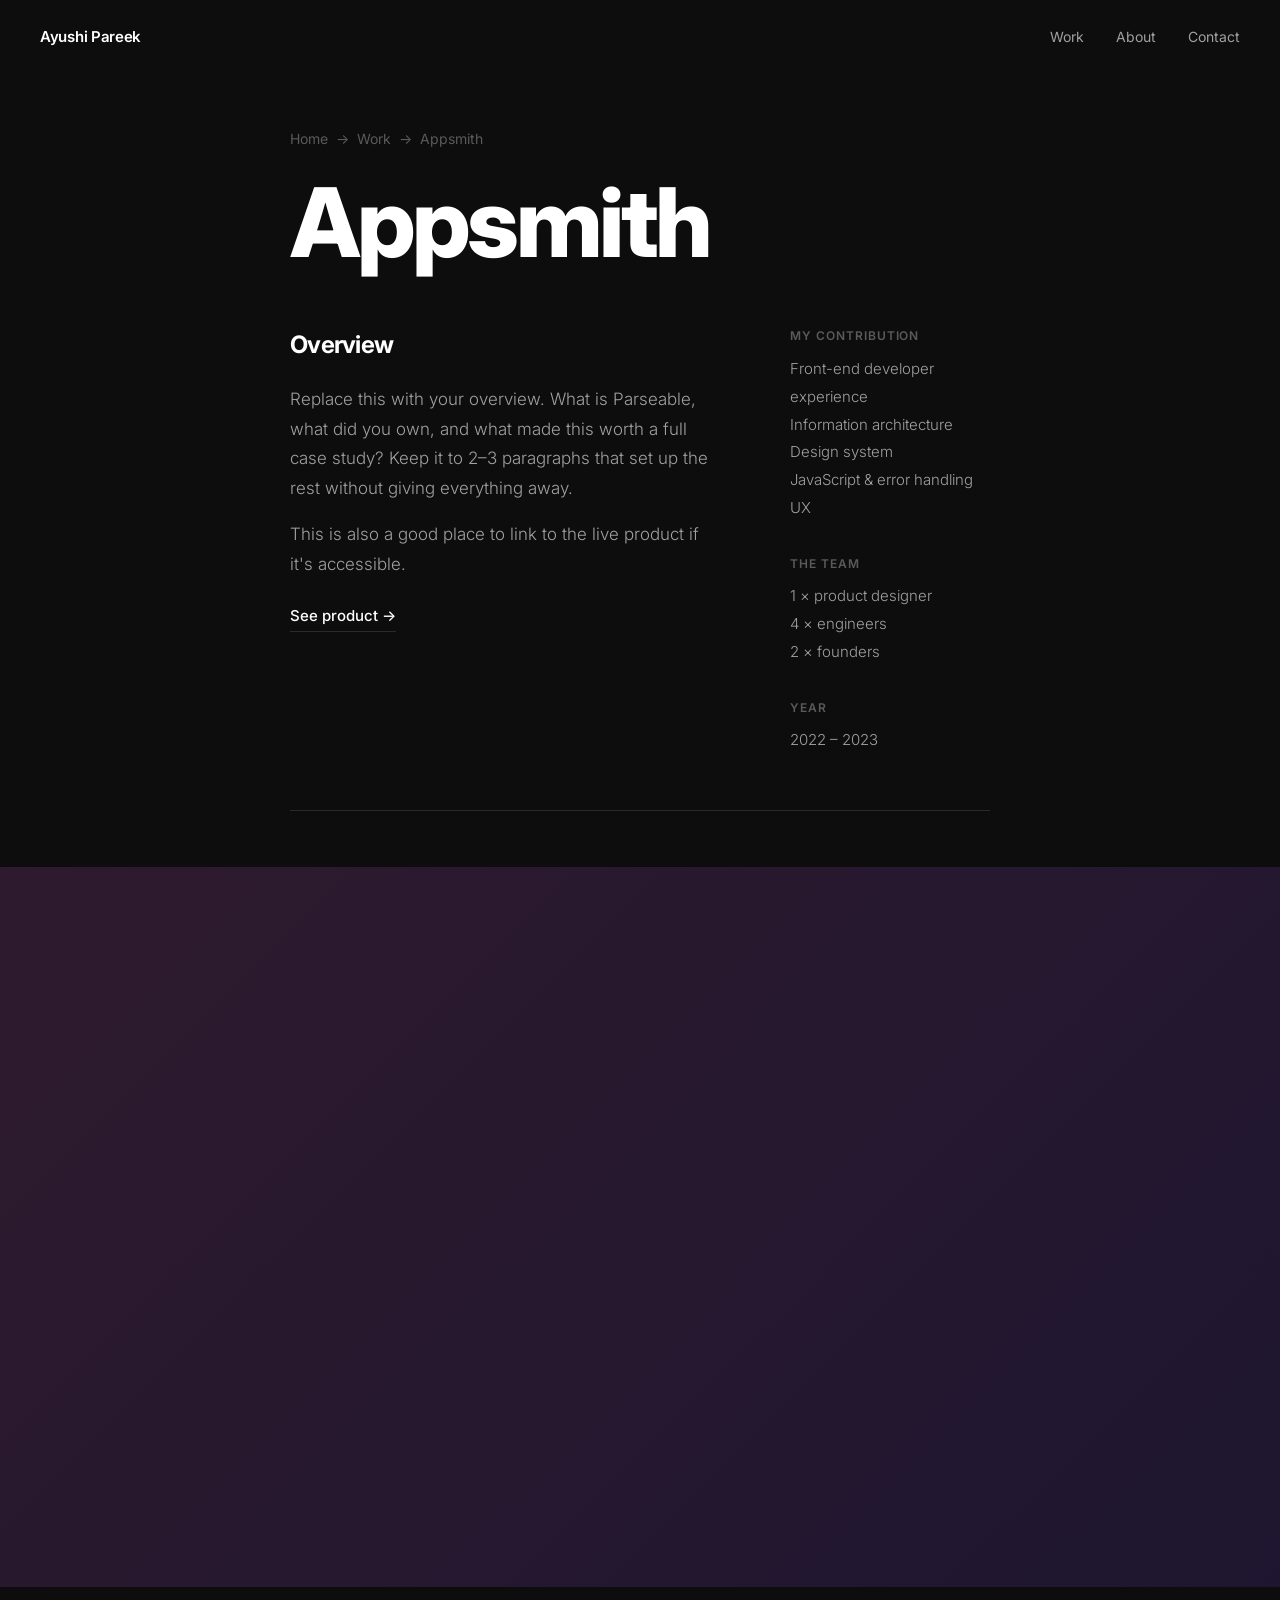
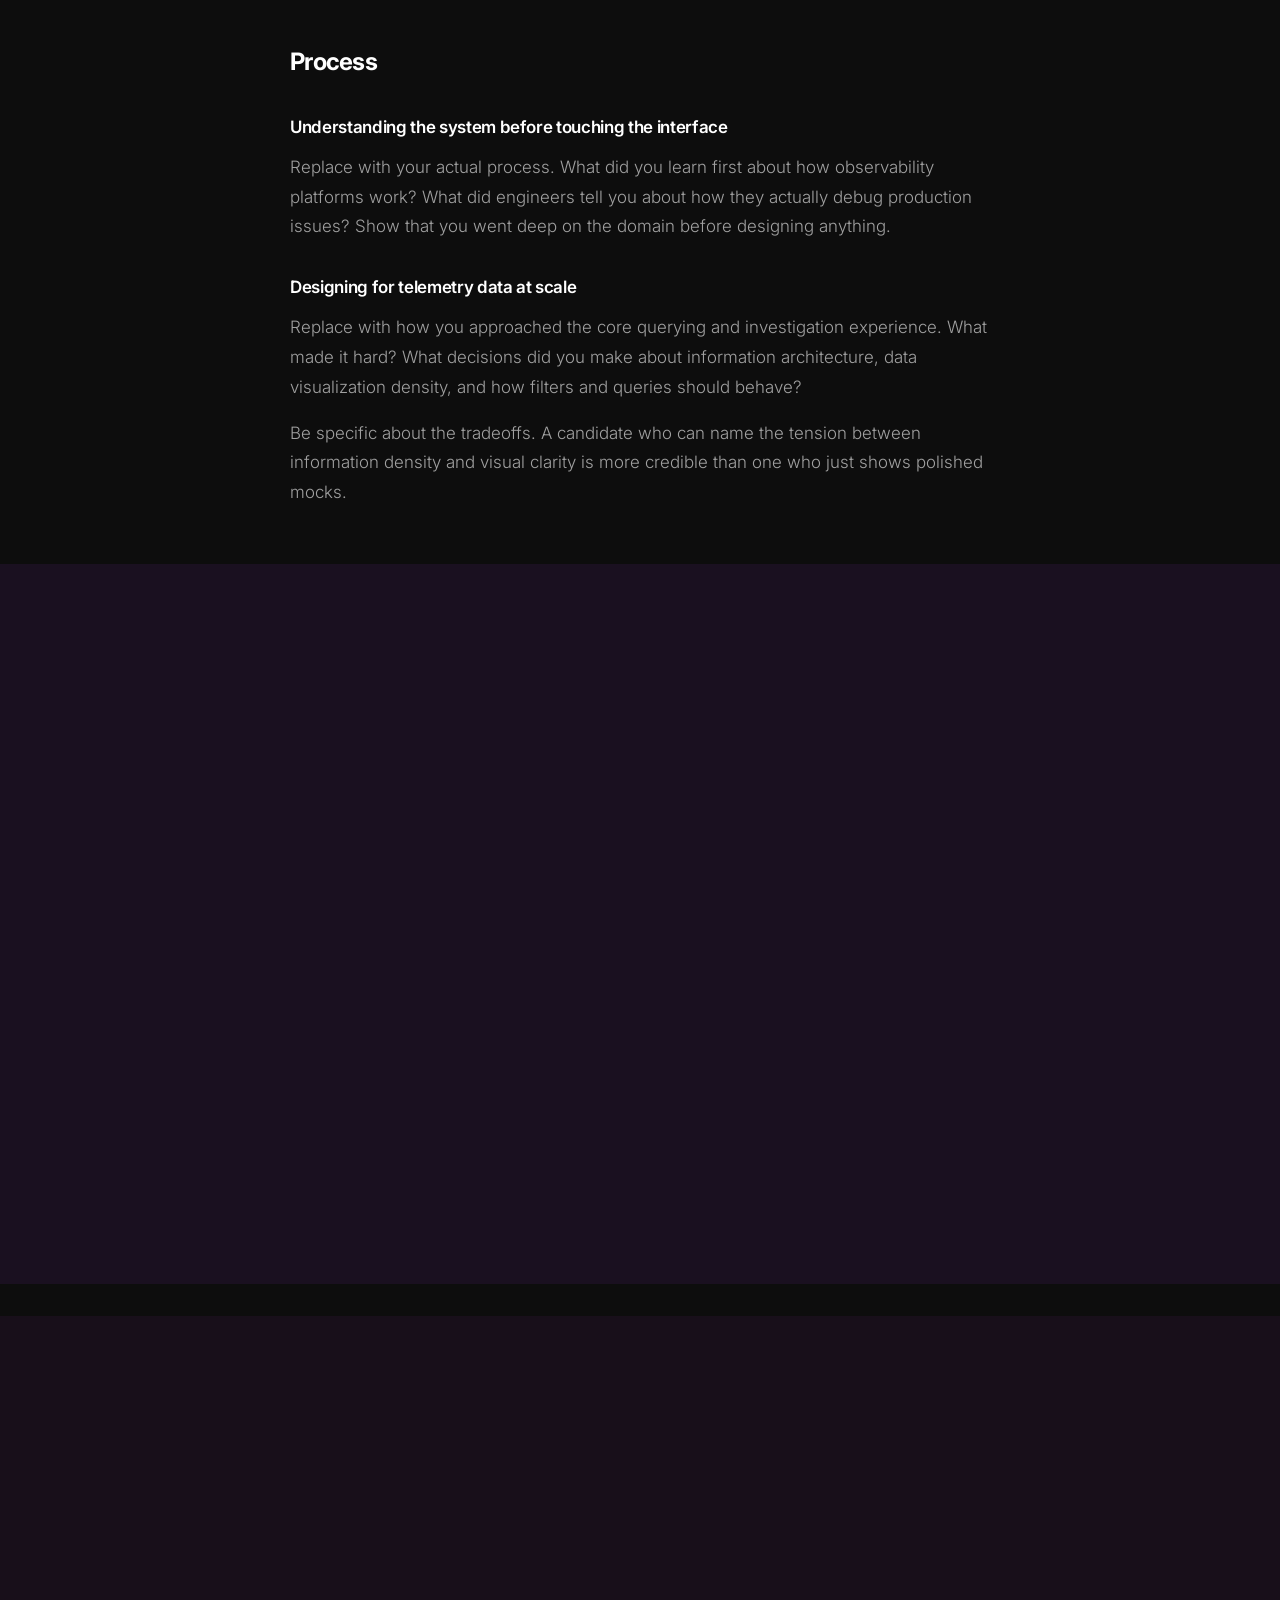
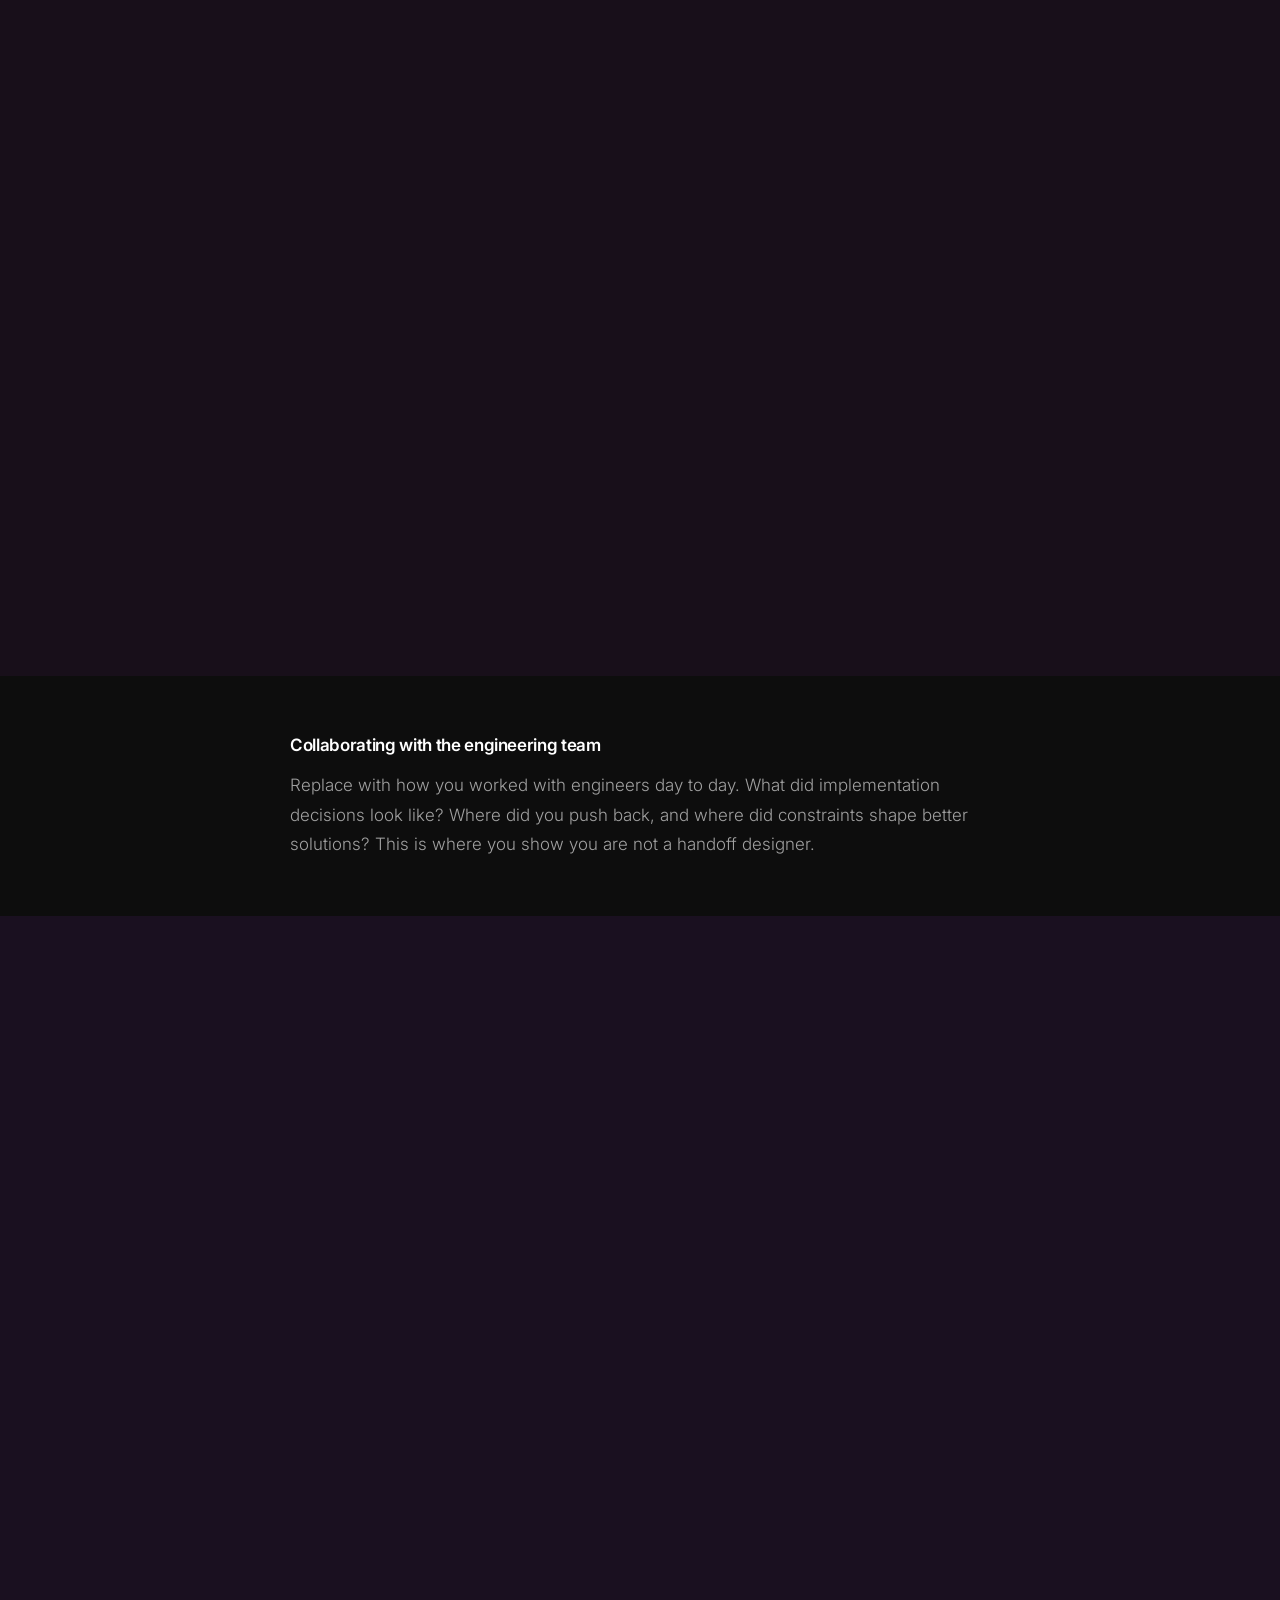
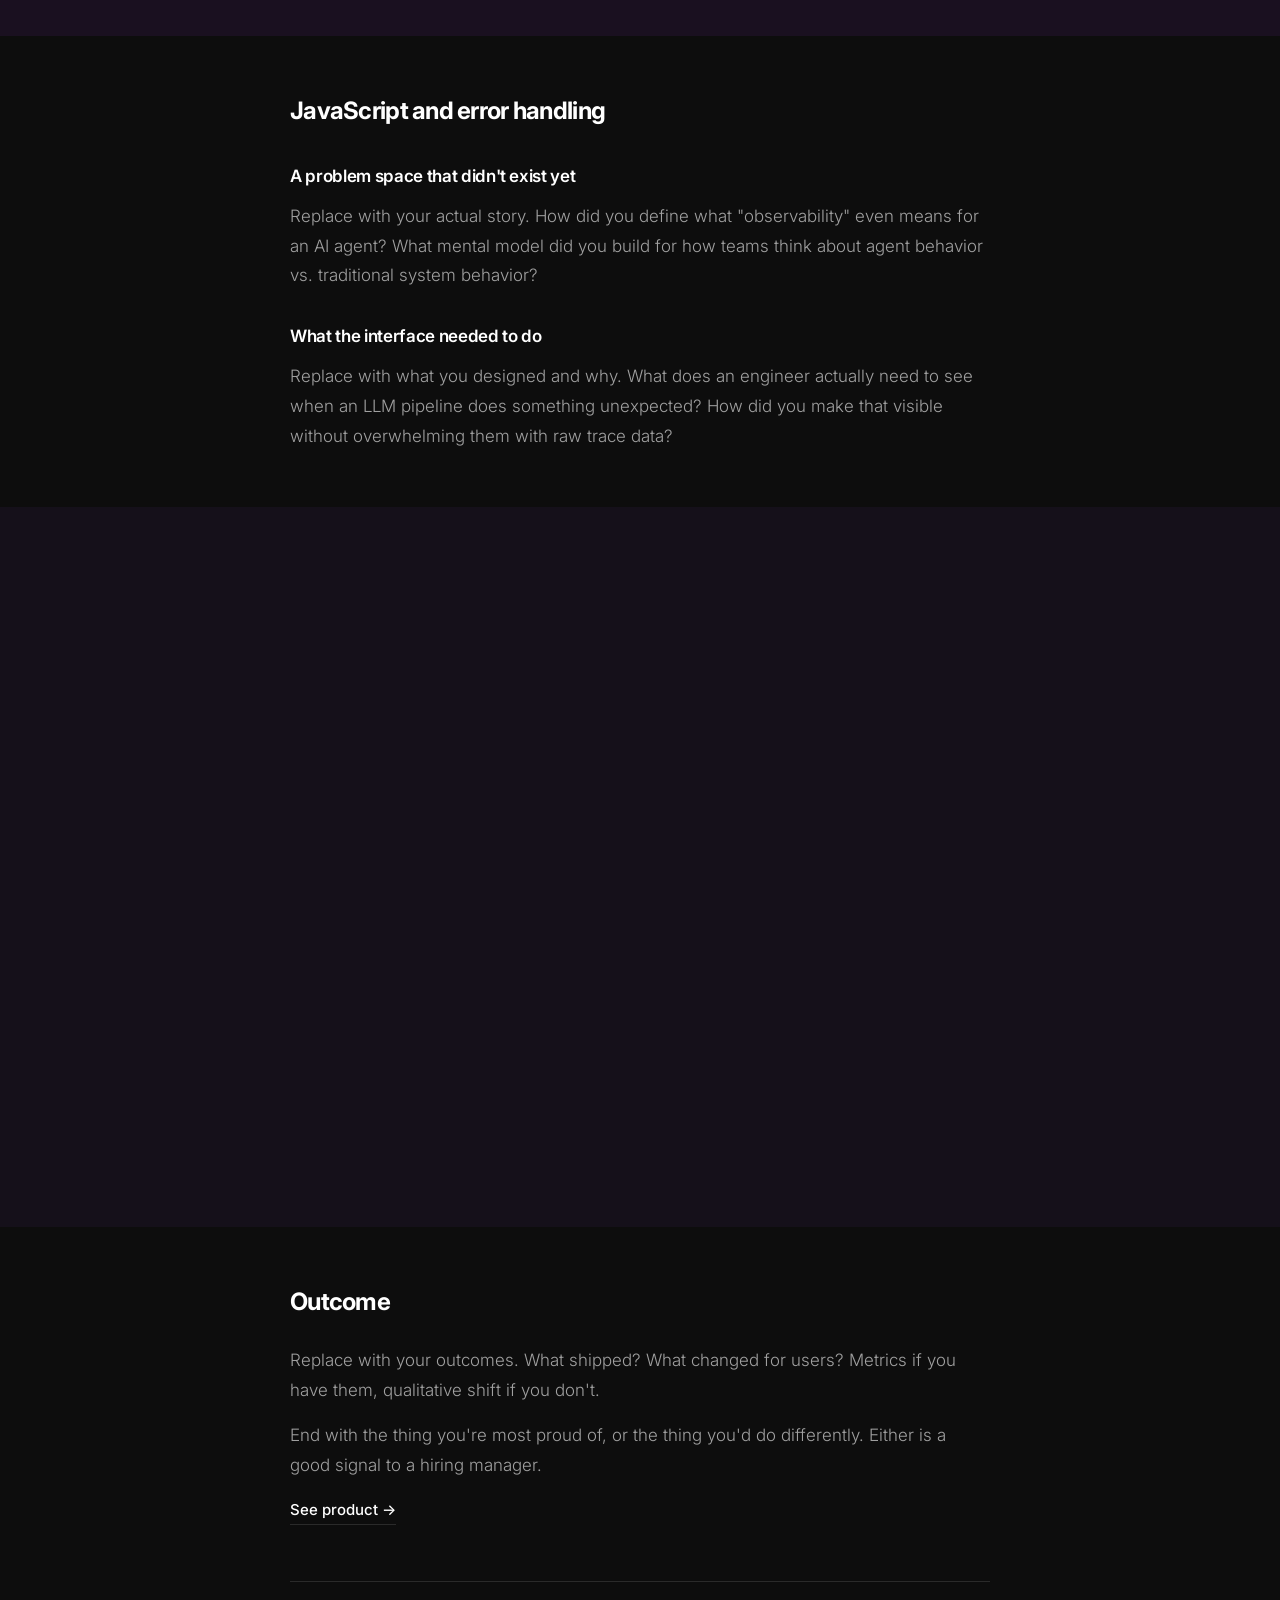
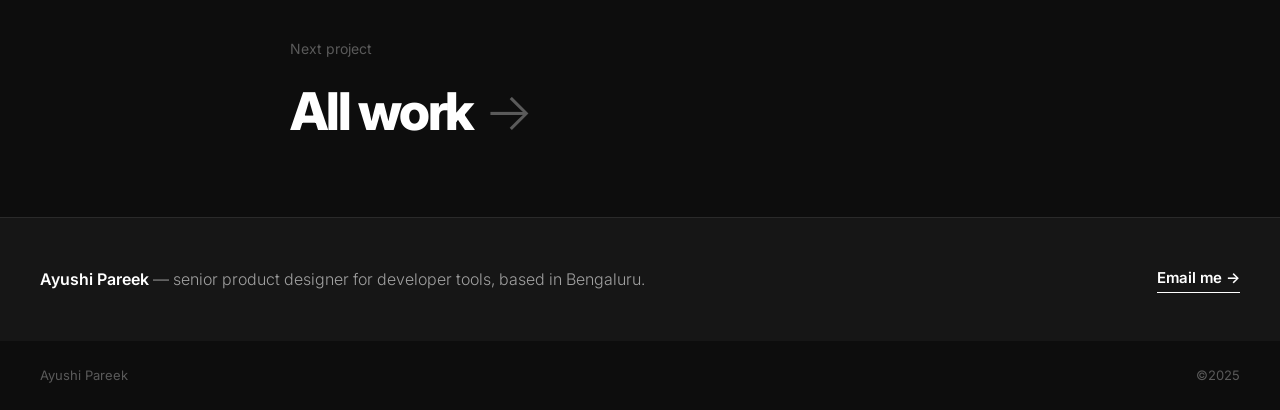
==== work/appsmith.html @ cd9202a0 "Add files via upload" ====
<!DOCTYPE html>
<html lang="en">
<head>
  <meta charset="UTF-8">
  <meta name="viewport" content="width=device-width, initial-scale=1.0">
  <title>Appsmith · Ayushi Pareek</title>
  <link rel="preconnect" href="https://fonts.googleapis.com">
  <link rel="preconnect" href="https://fonts.gstatic.com" crossorigin>
  <link href="https://fonts.googleapis.com/css2?family=Inter:wght@300;400;500;600;700;800;900&display=swap" rel="stylesheet">
  <style>
    *, *::before, *::after { box-sizing: border-box; margin: 0; padding: 0; }
    :root { --bg:#0d0d0d; --surface:#161616; --border:#2a2a2a; --white:#ffffff; --grey1:#a0a0a0; --grey2:#5a5a5a; --max:780px; }
    html { -webkit-font-smoothing: antialiased; font-size: 16px; }
    body { background: var(--bg); color: var(--white); font-family: 'Inter', system-ui, sans-serif; line-height: 1.6; overflow-x: hidden; }
    a { color: inherit; text-decoration: none; }
    img { display: block; width: 100%; }

    nav { position: fixed; top: 0; left: 0; right: 0; z-index: 100; display: flex; justify-content: space-between; align-items: center; padding: 1.5rem 2.5rem; transition: background 0.3s, border-color 0.3s; border-bottom: 1px solid transparent; }
    nav.scrolled { background: rgba(13,13,13,0.92); backdrop-filter: blur(12px); -webkit-backdrop-filter: blur(12px); border-bottom-color: var(--border); }
    .nav-name { font-size: 0.9375rem; font-weight: 600; letter-spacing: -0.02em; }
    .nav-links { display: flex; gap: 2rem; list-style: none; }
    .nav-links a { font-size: 0.875rem; color: var(--grey1); transition: color 0.15s; }
    .nav-links a:hover { color: var(--white); }

    .fade-in { opacity: 0; transform: translateY(16px); transition: opacity 0.55s ease, transform 0.55s ease; }
    .fade-in.visible { opacity: 1; transform: none; }
    .fade-in.d1 { transition-delay: 0.07s; }
    .fade-in.d2 { transition-delay: 0.14s; }
    .fade-in.d3 { transition-delay: 0.21s; }

    .wrap { max-width: var(--max); margin: 0 auto; padding: 0 2.5rem; }

    .breadcrumb { padding-top: 8rem; display: flex; align-items: center; gap: 0.5rem; font-size: 0.875rem; color: var(--grey2); margin-bottom: 1.5rem; }
    .breadcrumb a { color: var(--grey2); transition: color 0.15s; }
    .breadcrumb a:hover { color: var(--white); }

    .page-title { font-size: clamp(3rem, 9vw, 6rem); font-weight: 800; letter-spacing: -0.04em; line-height: 1.0; margin-bottom: 3.5rem; }

    .overview-grid { display: grid; grid-template-columns: 1fr 200px; gap: 4rem; padding-bottom: 3.5rem; border-bottom: 1px solid var(--border); margin-bottom: 3.5rem; }
    .overview-body h2 { font-size: 1.5rem; font-weight: 700; letter-spacing: -0.03em; margin-bottom: 1.25rem; }
    .overview-body p { font-size: 1.0625rem; line-height: 1.75; color: var(--grey1); font-weight: 300; margin-bottom: 1rem; }
    .overview-body p:last-of-type { margin-bottom: 1.5rem; }
    .see-link { display: inline-flex; align-items: center; gap: 0.4rem; font-size: 0.9375rem; font-weight: 500; border-bottom: 1px solid var(--border); padding-bottom: 0.15rem; transition: border-color 0.15s; }
    .see-link:hover { border-color: var(--white); }

    .sidebar-block { margin-bottom: 2rem; }
    .sidebar-block:last-child { margin-bottom: 0; }
    .sidebar-label { font-size: 0.75rem; font-weight: 600; letter-spacing: 0.08em; text-transform: uppercase; color: var(--grey2); margin-bottom: 0.6rem; }
    .sidebar-items { font-size: 0.9375rem; color: var(--grey1); font-weight: 300; line-height: 1.85; }

    /* Full-bleed images — break out of wrap */
    .full-img { width: 100%; background: var(--surface); }
    .full-img.r169 { aspect-ratio: 16/9; }
    .full-img.r43  { aspect-ratio: 4/3; }
    .full-img img  { width: 100%; height: 100%; object-fit: cover; display: block; }

    .case-section { margin-bottom: 3.5rem; }
    .case-section h2 { font-size: 1.5rem; font-weight: 700; letter-spacing: -0.03em; margin-bottom: 1.5rem; }
    .case-section h3 { font-size: 1.0625rem; font-weight: 600; letter-spacing: -0.02em; margin-bottom: 0.75rem; margin-top: 2rem; }
    .case-section h3:first-child { margin-top: 0; }
    .case-section p { font-size: 1.0625rem; line-height: 1.75; color: var(--grey1); font-weight: 300; margin-bottom: 1rem; }
    .case-section p:last-child { margin-bottom: 0; }

    .spacer { height: 3.5rem; }
    .spacer-sm { height: 2rem; }

    .next-project { border-top: 1px solid var(--border); padding: 3.5rem 0 4rem; }
    .next-label { font-size: 0.875rem; color: var(--grey2); margin-bottom: 0.6rem; }
    .next-link { display: inline-flex; align-items: baseline; gap: 0.75rem; transition: opacity 0.15s; }
    .next-link:hover { opacity: 0.7; }
    .next-title { font-size: clamp(1.75rem, 5vw, 3.25rem); font-weight: 800; letter-spacing: -0.04em; }
    .next-arrow { font-size: clamp(1.75rem, 5vw, 3.25rem); font-weight: 300; color: var(--grey2); }

    .footer-strip { background: var(--surface); border-top: 1px solid var(--border); padding: 3rem 2.5rem; display: flex; justify-content: space-between; align-items: center; flex-wrap: wrap; gap: 1.5rem; }
    .footer-bio { font-size: 1rem; color: var(--grey1); font-weight: 300; }
    .footer-bio strong { color: var(--white); font-weight: 600; }
    .email-cta { font-size: 0.9375rem; font-weight: 600; border-bottom: 1.5px solid var(--white); padding-bottom: 0.1rem; white-space: nowrap; transition: opacity 0.15s; }
    .email-cta:hover { opacity: 0.6; }

    footer { padding: 1.5rem 2.5rem; display: flex; justify-content: space-between; flex-wrap: wrap; gap: 0.5rem; }
    footer span { font-size: 0.8125rem; color: var(--grey2); }

    @media (max-width: 680px) {
      nav { padding: 1.1rem 1.5rem; }
      .wrap { padding: 0 1.5rem; }
      .nav-links { gap: 1.25rem; }
      .overview-grid { grid-template-columns: 1fr; gap: 2.5rem; }
      .footer-strip { padding: 2rem 1.5rem; }
      footer { padding: 1.25rem 1.5rem; flex-direction: column; }
    }
  </style>
</head>
<body>

  <nav id="nav">
    <a href="../index.html" class="nav-name">Ayushi Pareek</a>
    <ul class="nav-links">
      <li><a href="../index.html#work">Work</a></li>
      <li><a href="../index.html#about">About</a></li>
      <li><a href="../index.html#contact">Contact</a></li>
    </ul>
  </nav>

  <div class="wrap">
    <div class="breadcrumb fade-in">
      <a href="../index.html">Home</a>
      <span>→</span>
      <a href="../index.html#work">Work</a>
      <span>→</span>
      <span>Appsmith</span>
    </div>

    <h1 class="page-title fade-in d1">Appsmith</h1>

    <div class="overview-grid fade-in d2">
      <div class="overview-body">
        <h2>Overview</h2>
        <p>Replace this with your overview. What is Parseable, what did you own, and what made this worth a full case study? Keep it to 2–3 paragraphs that set up the rest without giving everything away.</p>
        <p>This is also a good place to link to the live product if it's accessible.</p>
        <a href="#" class="see-link">See product →</a>
      </div>
      <div>
        <div class="sidebar-block">
          <p class="sidebar-label">My contribution</p>
          <div class="sidebar-items">
            Front-end developer experience<br>
            Information architecture<br>
            Design system<br>
            JavaScript &amp; error handling UX
          </div>
        </div>
        <div class="sidebar-block">
          <p class="sidebar-label">The team</p>
          <div class="sidebar-items">
            1 × product designer<br>
            4 × engineers<br>
            2 × founders
          </div>
        </div>
        <div class="sidebar-block">
          <p class="sidebar-label">Year</p>
          <div class="sidebar-items">2022 – 2023</div>
        </div>
      </div>
    </div>
  </div>

  <!-- FULL-BLEED COVER -->
  <div class="full-img r169 fade-in" style="background: linear-gradient(135deg,#2e1a2e,#1e1630);">
    <!-- <img src="../assets/appsmith-cover.jpg" alt="Parseable overview"> -->
  </div>

  <div class="spacer"></div>

  <div class="wrap">
    <div class="case-section fade-in">
      <h2>Process</h2>
      <h3>Understanding the system before touching the interface</h3>
      <p>Replace with your actual process. What did you learn first about how observability platforms work? What did engineers tell you about how they actually debug production issues? Show that you went deep on the domain before designing anything.</p>

      <h3>Designing for telemetry data at scale</h3>
      <p>Replace with how you approached the core querying and investigation experience. What made it hard? What decisions did you make about information architecture, data visualization density, and how filters and queries should behave?</p>
      <p>Be specific about the tradeoffs. A candidate who can name the tension between information density and visual clarity is more credible than one who just shows polished mocks.</p>
    </div>
  </div>

  <div class="full-img r169 fade-in" style="background:#1a1020;">
    <!-- <img src="../assets/appsmith-dx.jpg" alt="Query interface"> -->
  </div>
  <div class="spacer-sm"></div>
  <div class="full-img r43 fade-in" style="background:#180f1a;">
    <!-- <img src="../assets/appsmith-js.jpg" alt="Log view"> -->
  </div>

  <div class="spacer"></div>

  <div class="wrap">
    <div class="case-section fade-in">
      <h3>Collaborating with the engineering team</h3>
      <p>Replace with how you worked with engineers day to day. What did implementation decisions look like? Where did you push back, and where did constraints shape better solutions? This is where you show you are not a handoff designer.</p>
    </div>
  </div>

  <div class="full-img r169 fade-in" style="background:#1a1020;">
    <!-- <img src="../assets/appsmith-errors.jpg" alt="Design system components"> -->
  </div>

  <div class="spacer"></div>

  <div class="wrap">
    <div class="case-section fade-in">
      <h2>JavaScript and error handling</h2>
      <h3>A problem space that didn't exist yet</h3>
      <p>Replace with your actual story. How did you define what "observability" even means for an AI agent? What mental model did you build for how teams think about agent behavior vs. traditional system behavior?</p>

      <h3>What the interface needed to do</h3>
      <p>Replace with what you designed and why. What does an engineer actually need to see when an LLM pipeline does something unexpected? How did you make that visible without overwhelming them with raw trace data?</p>
    </div>
  </div>

  <div class="full-img r169 fade-in" style="background:#15101a;">
    <!-- <img src="../assets/appsmith-flow.jpg" alt="AI agent observability"> -->
  </div>

  <div class="spacer"></div>

  <div class="wrap">
    <div class="case-section fade-in">
      <h2>Outcome</h2>
      <p>Replace with your outcomes. What shipped? What changed for users? Metrics if you have them, qualitative shift if you don't.</p>
      <p>End with the thing you're most proud of, or the thing you'd do differently. Either is a good signal to a hiring manager.</p>
      <a href="#" class="see-link">See product →</a>
    </div>

    <div class="next-project fade-in">
      <p class="next-label">Next project</p>
      <a href="../index.html" class="next-link">
        <span class="next-title">All work</span>
        <span class="next-arrow">→</span>
      </a>
    </div>
  </div>

  <div class="footer-strip">
    <p class="footer-bio"><strong>Ayushi Pareek</strong> — senior product designer for developer tools, based in Bengaluru.</p>
    <a href="mailto:ayushipareek@gmail.com" class="email-cta">Email me →</a>
  </div>

  <footer>
    <span>Ayushi Pareek</span>
    <span>©2025</span>
  </footer>

  <script>
    const nav = document.getElementById('nav');
    window.addEventListener('scroll', () => { nav.classList.toggle('scrolled', window.scrollY > 40); }, { passive: true });
    const obs = new IntersectionObserver((entries) => {
      entries.forEach(e => { if (e.isIntersecting) { e.target.classList.add('visible'); obs.unobserve(e.target); } });
    }, { threshold: 0.07, rootMargin: '0px 0px -30px 0px' });
    document.querySelectorAll('.fade-in').forEach(el => {
      if (el.getBoundingClientRect().top < window.innerHeight) { el.classList.add('visible'); }
      else { obs.observe(el); }
    });
  </script>
</body>
</html>
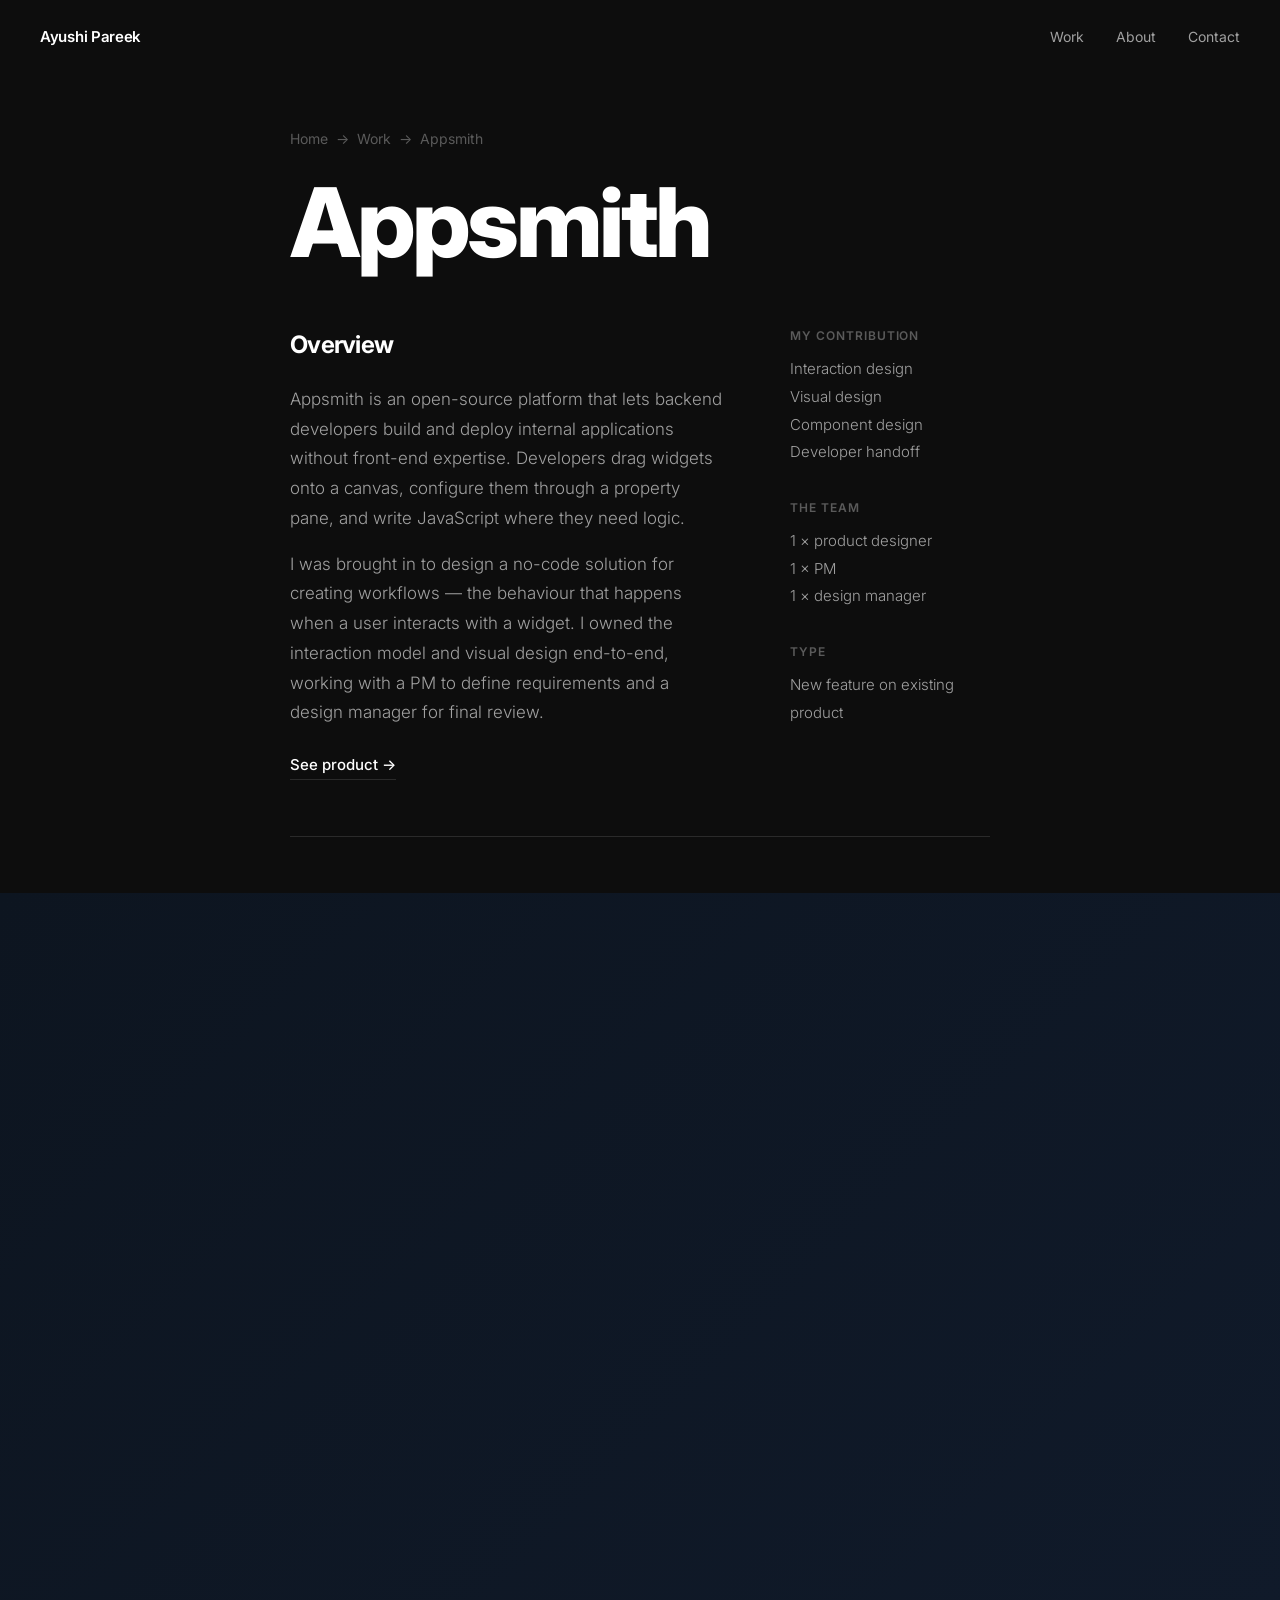
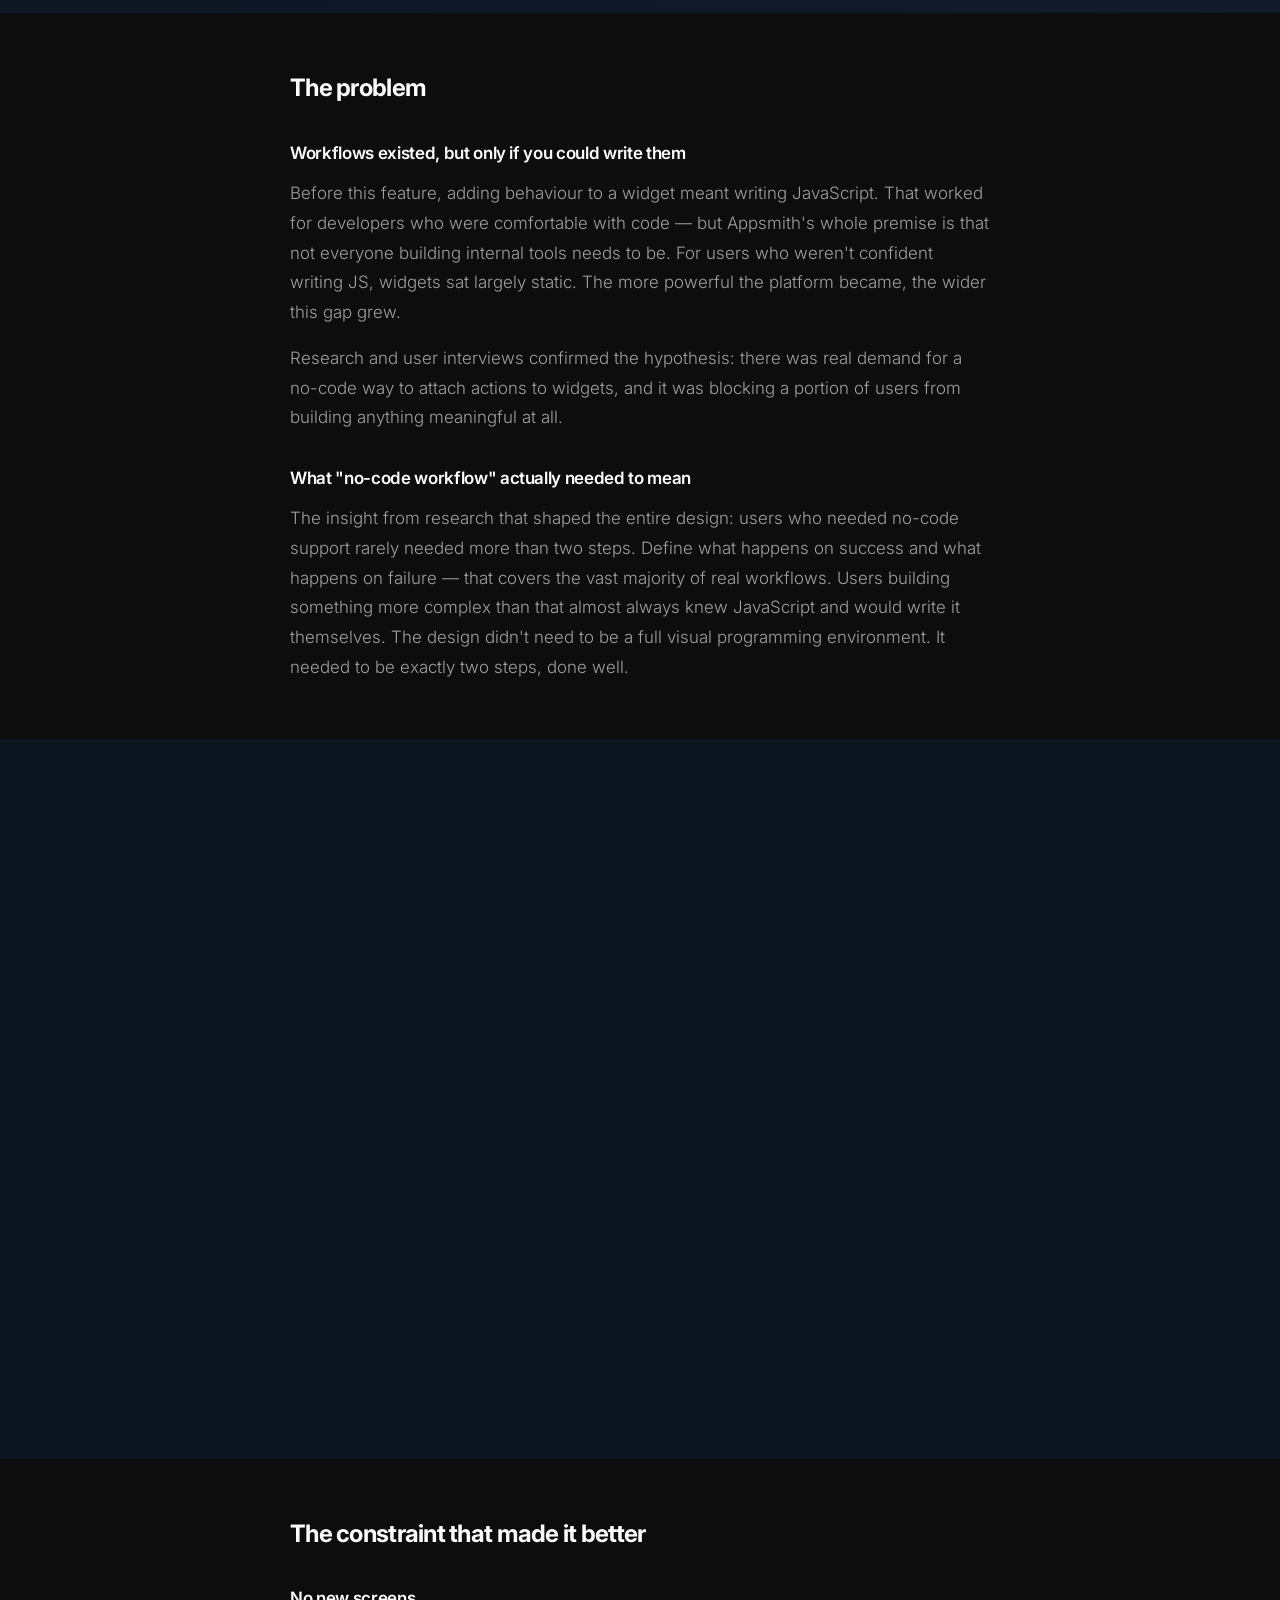
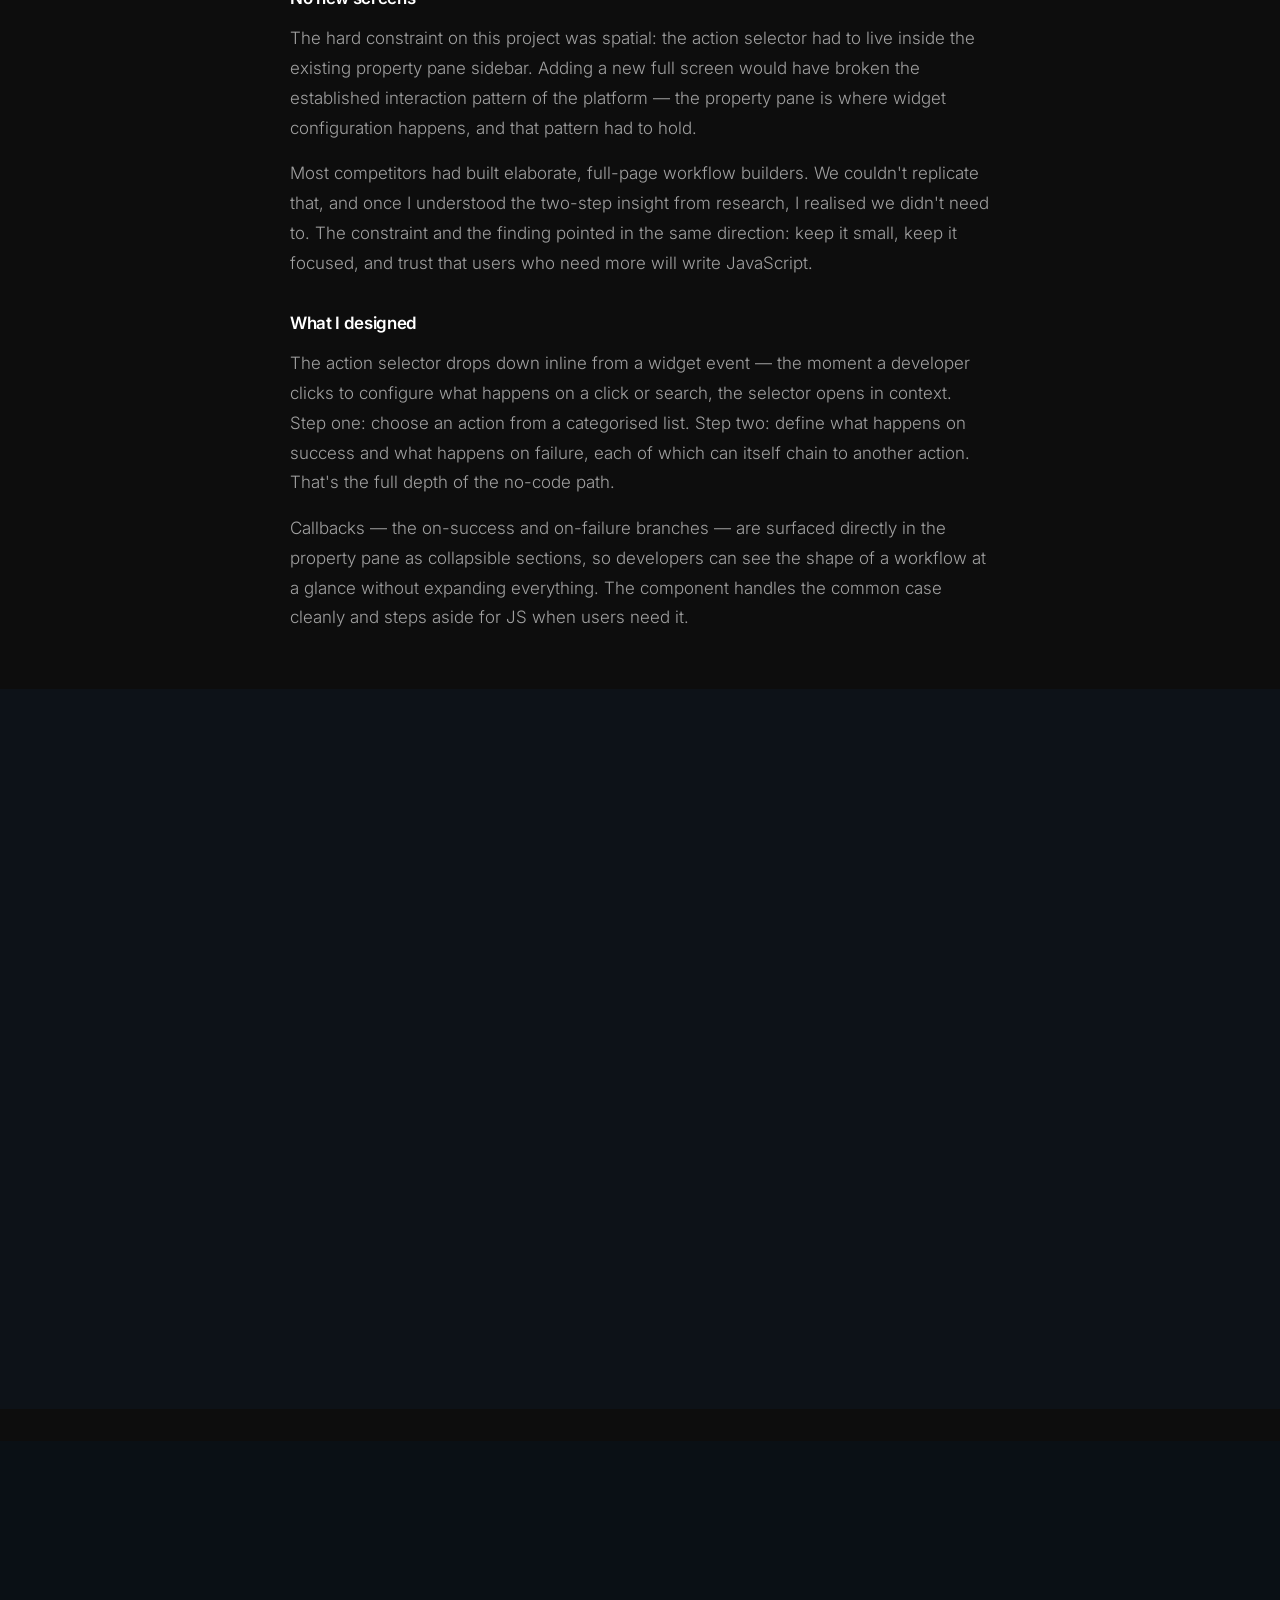
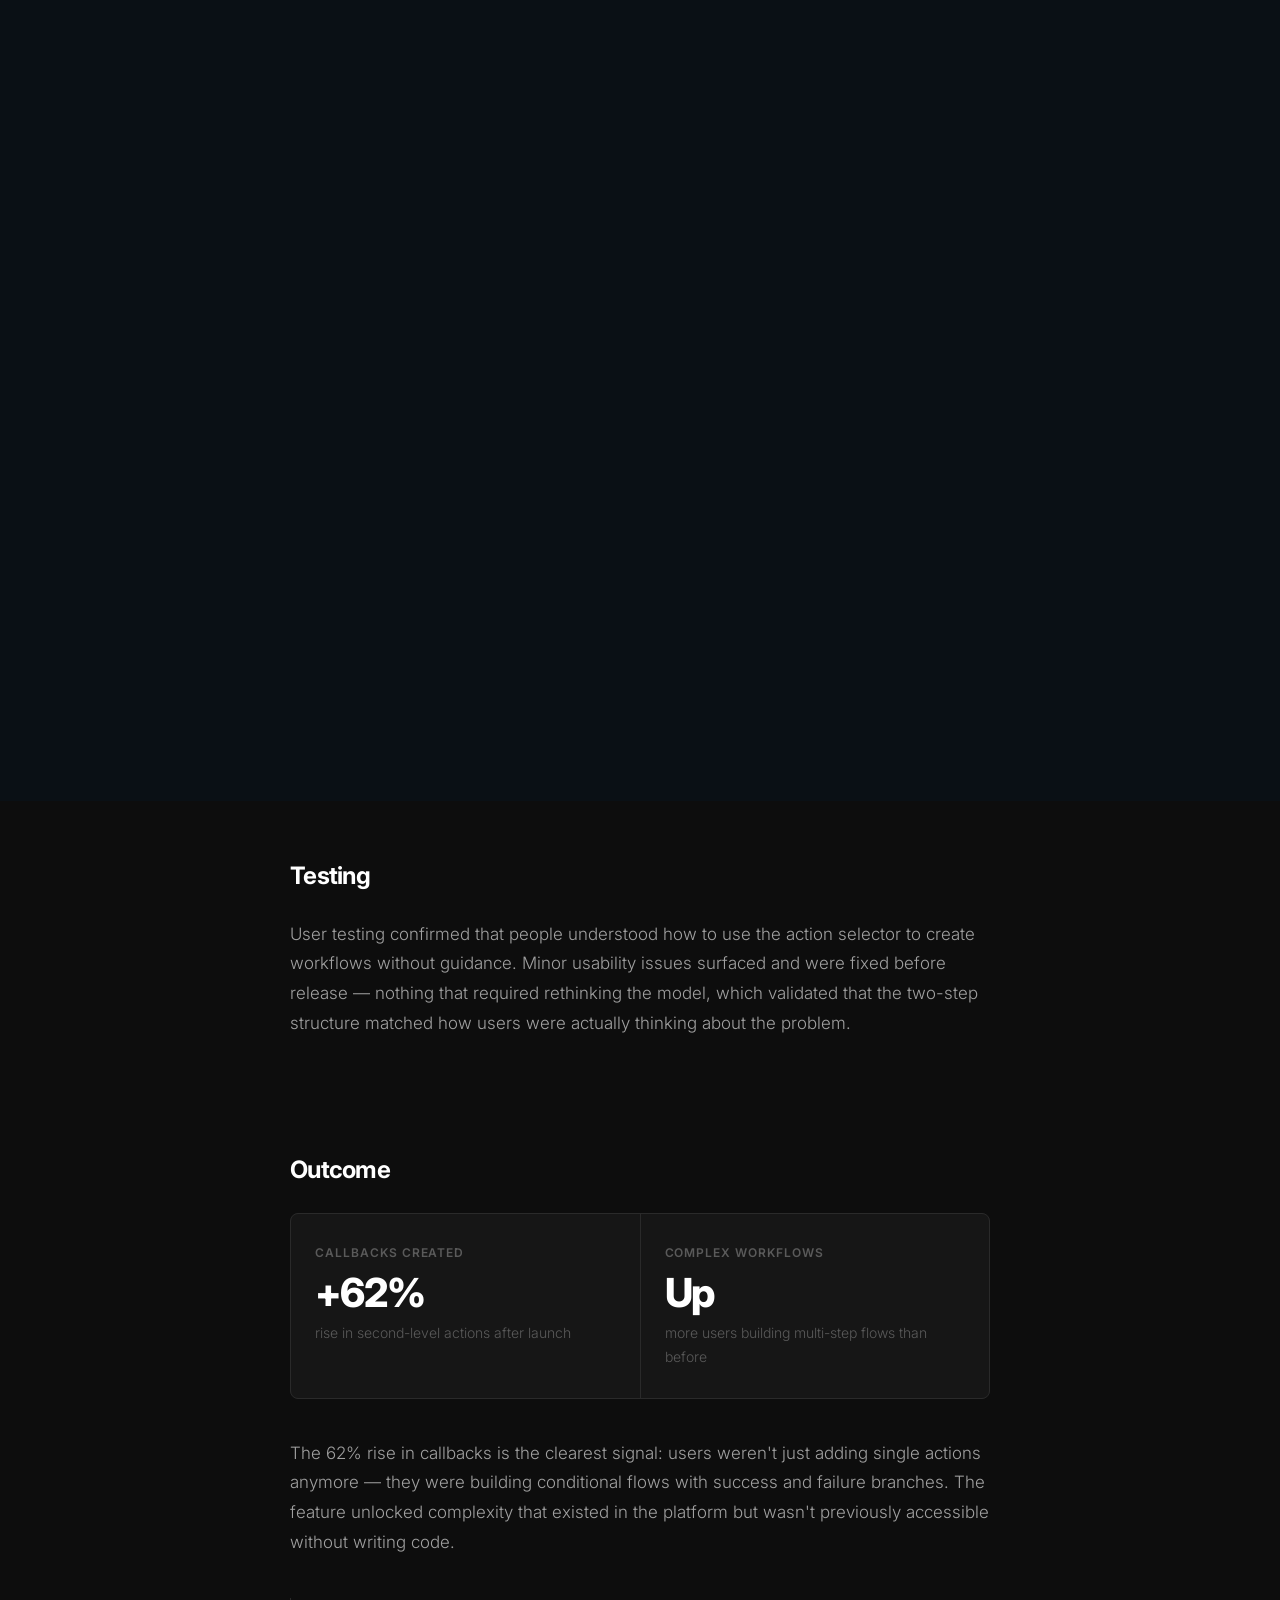
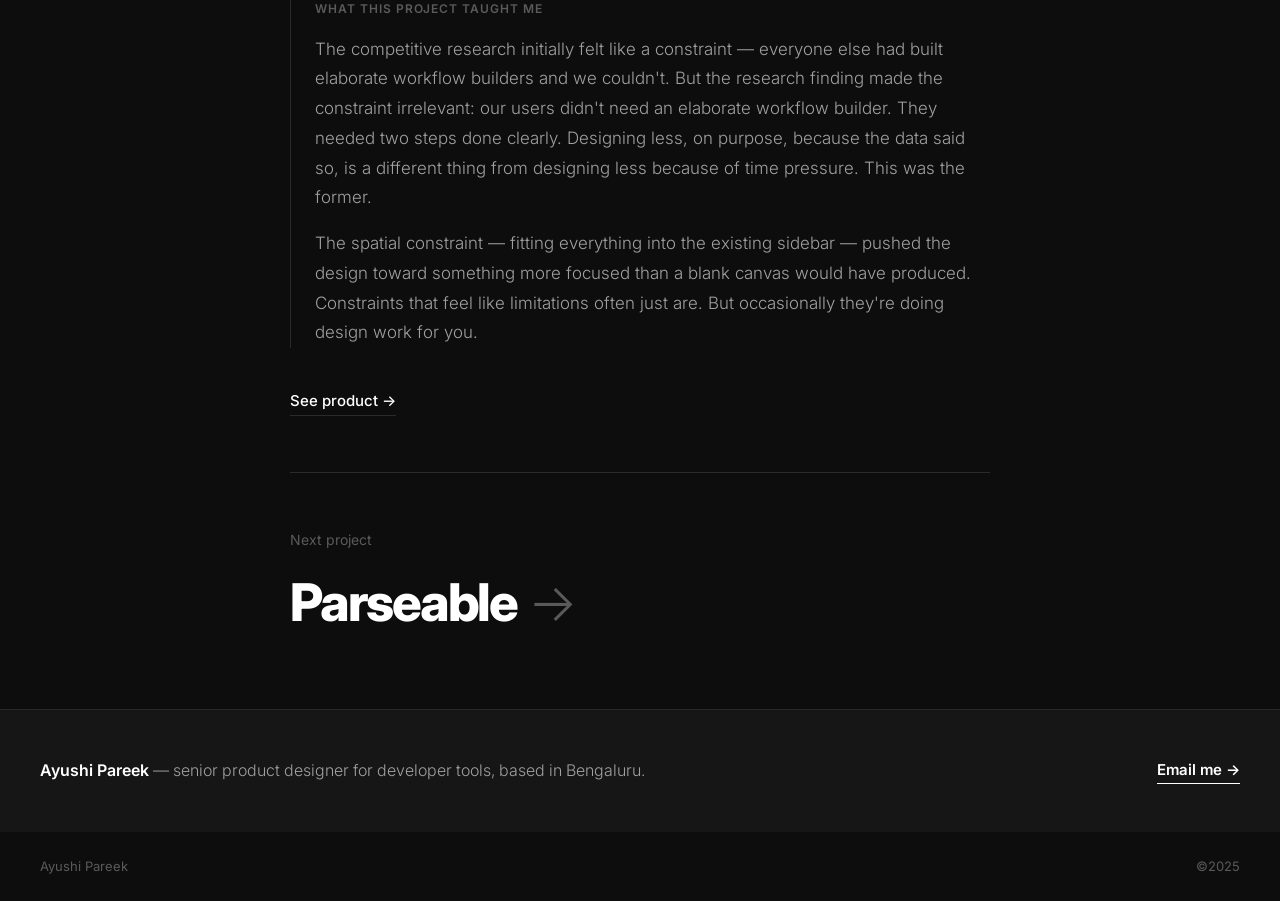
==== commit cc42d776: "Update appsmith.html" ====
--- a/work/appsmith.html
+++ b/work/appsmith.html
@@ -48,7 +48,6 @@
     .sidebar-label { font-size: 0.75rem; font-weight: 600; letter-spacing: 0.08em; text-transform: uppercase; color: var(--grey2); margin-bottom: 0.6rem; }
     .sidebar-items { font-size: 0.9375rem; color: var(--grey1); font-weight: 300; line-height: 1.85; }
 
-    /* Full-bleed images — break out of wrap */
     .full-img { width: 100%; background: var(--surface); }
     .full-img.r169 { aspect-ratio: 16/9; }
     .full-img.r43  { aspect-ratio: 4/3; }
@@ -115,91 +114,88 @@
     <div class="overview-grid fade-in d2">
       <div class="overview-body">
         <h2>Overview</h2>
-        <p>Replace this with your overview. What is Parseable, what did you own, and what made this worth a full case study? Keep it to 2–3 paragraphs that set up the rest without giving everything away.</p>
-        <p>This is also a good place to link to the live product if it's accessible.</p>
-        <a href="#" class="see-link">See product →</a>
+        <p>Appsmith is an open-source platform that lets backend developers build and deploy internal applications without front-end expertise. Developers drag widgets onto a canvas, configure them through a property pane, and write JavaScript where they need logic.</p>
+        <p>I was brought in to design a no-code solution for creating workflows — the behaviour that happens when a user interacts with a widget. I owned the interaction model and visual design end-to-end, working with a PM to define requirements and a design manager for final review.</p>
+        <a href="https://www.appsmith.com" class="see-link" target="_blank" rel="noopener">See product →</a>
       </div>
       <div>
         <div class="sidebar-block">
           <p class="sidebar-label">My contribution</p>
           <div class="sidebar-items">
-            Front-end developer experience<br>
-            Information architecture<br>
-            Design system<br>
-            JavaScript &amp; error handling UX
+            Interaction design<br>
+            Visual design<br>
+            Component design<br>
+            Developer handoff
           </div>
         </div>
         <div class="sidebar-block">
           <p class="sidebar-label">The team</p>
           <div class="sidebar-items">
             1 × product designer<br>
-            4 × engineers<br>
-            2 × founders
+            1 × PM<br>
+            1 × design manager
           </div>
         </div>
         <div class="sidebar-block">
-          <p class="sidebar-label">Year</p>
-          <div class="sidebar-items">2022 – 2023</div>
-        </div>
-      </div>
-    </div>
-  </div>
-
-  <!-- FULL-BLEED COVER -->
-  <div class="full-img r169 fade-in" style="background: linear-gradient(135deg,#2e1a2e,#1e1630);">
-    <!-- <img src="../assets/appsmith-cover.jpg" alt="Parseable overview"> -->
-  </div>
-
-  <div class="spacer"></div>
-
-  <div class="wrap">
-    <div class="case-section fade-in">
-      <h2>Process</h2>
-      <h3>Understanding the system before touching the interface</h3>
-      <p>Replace with your actual process. What did you learn first about how observability platforms work? What did engineers tell you about how they actually debug production issues? Show that you went deep on the domain before designing anything.</p>
-
-      <h3>Designing for telemetry data at scale</h3>
-      <p>Replace with how you approached the core querying and investigation experience. What made it hard? What decisions did you make about information architecture, data visualization density, and how filters and queries should behave?</p>
-      <p>Be specific about the tradeoffs. A candidate who can name the tension between information density and visual clarity is more credible than one who just shows polished mocks.</p>
-    </div>
-  </div>
-
-  <div class="full-img r169 fade-in" style="background:#1a1020;">
-    <!-- <img src="../assets/appsmith-dx.jpg" alt="Query interface"> -->
+          <p class="sidebar-label">Type</p>
+          <div class="sidebar-items">New feature on existing product</div>
+        </div>
+      </div>
+    </div>
+  </div>
+
+  <div class="full-img r169 fade-in" style="background: linear-gradient(135deg,#0d1520,#101a2a);">
+    <!-- <img src="../assets/appsmith-cover.jpg" alt="Appsmith action selector overview"> -->
+  </div>
+
+  <div class="spacer"></div>
+
+  <div class="wrap">
+    <div class="case-section fade-in">
+      <h2>The problem</h2>
+      <h3>Workflows existed, but only if you could write them</h3>
+      <p>Before this feature, adding behaviour to a widget meant writing JavaScript. That worked for developers who were comfortable with code — but Appsmith's whole premise is that not everyone building internal tools needs to be. For users who weren't confident writing JS, widgets sat largely static. The more powerful the platform became, the wider this gap grew.</p>
+      <p>Research and user interviews confirmed the hypothesis: there was real demand for a no-code way to attach actions to widgets, and it was blocking a portion of users from building anything meaningful at all.</p>
+
+      <h3>What "no-code workflow" actually needed to mean</h3>
+      <p>The insight from research that shaped the entire design: users who needed no-code support rarely needed more than two steps. Define what happens on success and what happens on failure — that covers the vast majority of real workflows. Users building something more complex than that almost always knew JavaScript and would write it themselves. The design didn't need to be a full visual programming environment. It needed to be exactly two steps, done well.</p>
+    </div>
+  </div>
+
+  <div class="full-img r169 fade-in" style="background:#0d1520;">
+    <!-- <img src="../assets/appsmith-workflow-diagram.jpg" alt="Two-step workflow diagram"> -->
+  </div>
+
+  <div class="spacer"></div>
+
+  <div class="wrap">
+    <div class="case-section fade-in">
+      <h2>The constraint that made it better</h2>
+      <h3>No new screens</h3>
+      <p>The hard constraint on this project was spatial: the action selector had to live inside the existing property pane sidebar. Adding a new full screen would have broken the established interaction pattern of the platform — the property pane is where widget configuration happens, and that pattern had to hold.</p>
+      <p>Most competitors had built elaborate, full-page workflow builders. We couldn't replicate that, and once I understood the two-step insight from research, I realised we didn't need to. The constraint and the finding pointed in the same direction: keep it small, keep it focused, and trust that users who need more will write JavaScript.</p>
+
+      <h3>What I designed</h3>
+      <p>The action selector drops down inline from a widget event — the moment a developer clicks to configure what happens on a click or search, the selector opens in context. Step one: choose an action from a categorised list. Step two: define what happens on success and what happens on failure, each of which can itself chain to another action. That's the full depth of the no-code path.</p>
+      <p>Callbacks — the on-success and on-failure branches — are surfaced directly in the property pane as collapsible sections, so developers can see the shape of a workflow at a glance without expanding everything. The component handles the common case cleanly and steps aside for JS when users need it.</p>
+    </div>
+  </div>
+
+  <div class="full-img r169 fade-in" style="background:#0d1218;">
+    <!-- <img src="../assets/appsmith-action-selector.jpg" alt="Action selector components"> -->
   </div>
   <div class="spacer-sm"></div>
-  <div class="full-img r43 fade-in" style="background:#180f1a;">
-    <!-- <img src="../assets/appsmith-js.jpg" alt="Log view"> -->
-  </div>
-
-  <div class="spacer"></div>
-
-  <div class="wrap">
-    <div class="case-section fade-in">
-      <h3>Collaborating with the engineering team</h3>
-      <p>Replace with how you worked with engineers day to day. What did implementation decisions look like? Where did you push back, and where did constraints shape better solutions? This is where you show you are not a handoff designer.</p>
-    </div>
-  </div>
-
-  <div class="full-img r169 fade-in" style="background:#1a1020;">
-    <!-- <img src="../assets/appsmith-errors.jpg" alt="Design system components"> -->
-  </div>
-
-  <div class="spacer"></div>
-
-  <div class="wrap">
-    <div class="case-section fade-in">
-      <h2>JavaScript and error handling</h2>
-      <h3>A problem space that didn't exist yet</h3>
-      <p>Replace with your actual story. How did you define what "observability" even means for an AI agent? What mental model did you build for how teams think about agent behavior vs. traditional system behavior?</p>
-
-      <h3>What the interface needed to do</h3>
-      <p>Replace with what you designed and why. What does an engineer actually need to see when an LLM pipeline does something unexpected? How did you make that visible without overwhelming them with raw trace data?</p>
-    </div>
-  </div>
-
-  <div class="full-img r169 fade-in" style="background:#15101a;">
-    <!-- <img src="../assets/appsmith-flow.jpg" alt="AI agent observability"> -->
+  <div class="full-img r43 fade-in" style="background:#0a1015;">
+    <!-- <img src="../assets/appsmith-callbacks.jpg" alt="Callback configuration in property pane"> -->
+  </div>
+
+  <div class="spacer"></div>
+
+  <div class="wrap">
+    <div class="case-section fade-in">
+      <h2>Testing</h2>
+      <p>User testing confirmed that people understood how to use the action selector to create workflows without guidance. Minor usability issues surfaced and were fixed before release — nothing that required rethinking the model, which validated that the two-step structure matched how users were actually thinking about the problem.</p>
+    </div>
   </div>
 
   <div class="spacer"></div>
@@ -207,15 +203,35 @@
   <div class="wrap">
     <div class="case-section fade-in">
       <h2>Outcome</h2>
-      <p>Replace with your outcomes. What shipped? What changed for users? Metrics if you have them, qualitative shift if you don't.</p>
-      <p>End with the thing you're most proud of, or the thing you'd do differently. Either is a good signal to a hiring manager.</p>
-      <a href="#" class="see-link">See product →</a>
+
+      <div style="display: grid; grid-template-columns: repeat(2, minmax(0, 1fr)); gap: 1px; background: var(--border); border: 1px solid var(--border); border-radius: 8px; overflow: hidden; margin-bottom: 2.5rem;">
+        <div style="background: var(--surface); padding: 1.75rem 1.5rem;">
+          <p style="font-size: 0.75rem; font-weight: 600; letter-spacing: 0.08em; text-transform: uppercase; color: var(--grey2); margin-bottom: 0.6rem;">Callbacks created</p>
+          <p style="font-size: 2.5rem; font-weight: 800; letter-spacing: -0.04em; color: var(--white); line-height: 1; margin-bottom: 0.5rem;">+62%</p>
+          <p style="font-size: 0.875rem; color: var(--grey2); font-weight: 300; margin: 0;">rise in second-level actions after launch</p>
+        </div>
+        <div style="background: var(--surface); padding: 1.75rem 1.5rem;">
+          <p style="font-size: 0.75rem; font-weight: 600; letter-spacing: 0.08em; text-transform: uppercase; color: var(--grey2); margin-bottom: 0.6rem;">Complex workflows</p>
+          <p style="font-size: 2.5rem; font-weight: 800; letter-spacing: -0.04em; color: var(--white); line-height: 1; margin-bottom: 0.5rem;">Up</p>
+          <p style="font-size: 0.875rem; color: var(--grey2); font-weight: 300; margin: 0;">more users building multi-step flows than before</p>
+        </div>
+      </div>
+
+      <p style="font-size: 1.0625rem; line-height: 1.75; color: var(--grey1); font-weight: 300; margin-bottom: 2.5rem;">The 62% rise in callbacks is the clearest signal: users weren't just adding single actions anymore — they were building conditional flows with success and failure branches. The feature unlocked complexity that existed in the platform but wasn't previously accessible without writing code.</p>
+
+      <div style="border-left: 1px solid var(--border); padding-left: 1.5rem; margin-bottom: 2.5rem;">
+        <p style="font-size: 0.75rem; font-weight: 600; letter-spacing: 0.08em; text-transform: uppercase; color: var(--grey2); margin-bottom: 1rem;">What this project taught me</p>
+        <p style="font-size: 1.0625rem; line-height: 1.75; color: var(--grey1); font-weight: 300; margin-bottom: 1rem;">The competitive research initially felt like a constraint — everyone else had built elaborate workflow builders and we couldn't. But the research finding made the constraint irrelevant: our users didn't need an elaborate workflow builder. They needed two steps done clearly. Designing less, on purpose, because the data said so, is a different thing from designing less because of time pressure. This was the former.</p>
+        <p style="font-size: 1.0625rem; line-height: 1.75; color: var(--grey1); font-weight: 300; margin: 0;">The spatial constraint — fitting everything into the existing sidebar — pushed the design toward something more focused than a blank canvas would have produced. Constraints that feel like limitations often just are. But occasionally they're doing design work for you.</p>
+      </div>
+
+      <a href="https://www.appsmith.com" class="see-link" target="_blank" rel="noopener">See product →</a>
     </div>
 
     <div class="next-project fade-in">
       <p class="next-label">Next project</p>
-      <a href="../index.html" class="next-link">
-        <span class="next-title">All work</span>
+      <a href="parseable.html" class="next-link">
+        <span class="next-title">Parseable</span>
         <span class="next-arrow">→</span>
       </a>
     </div>
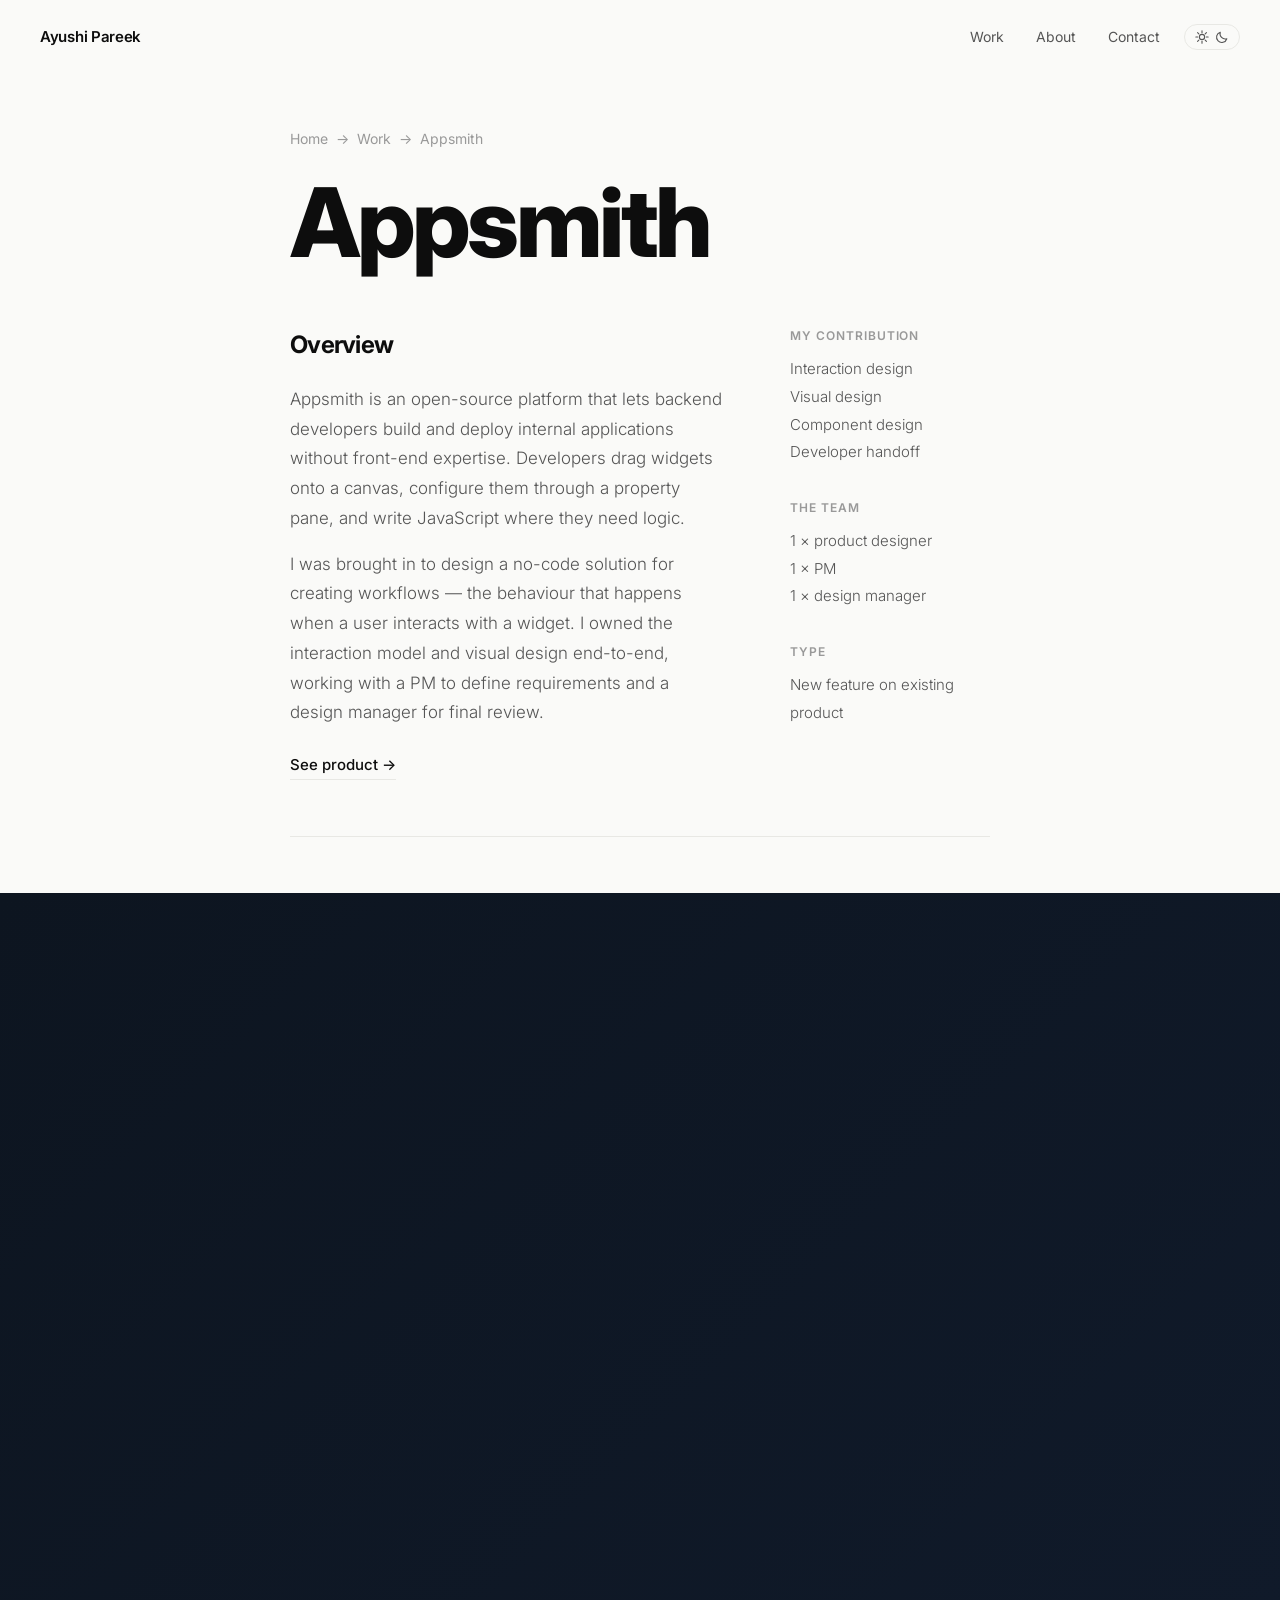
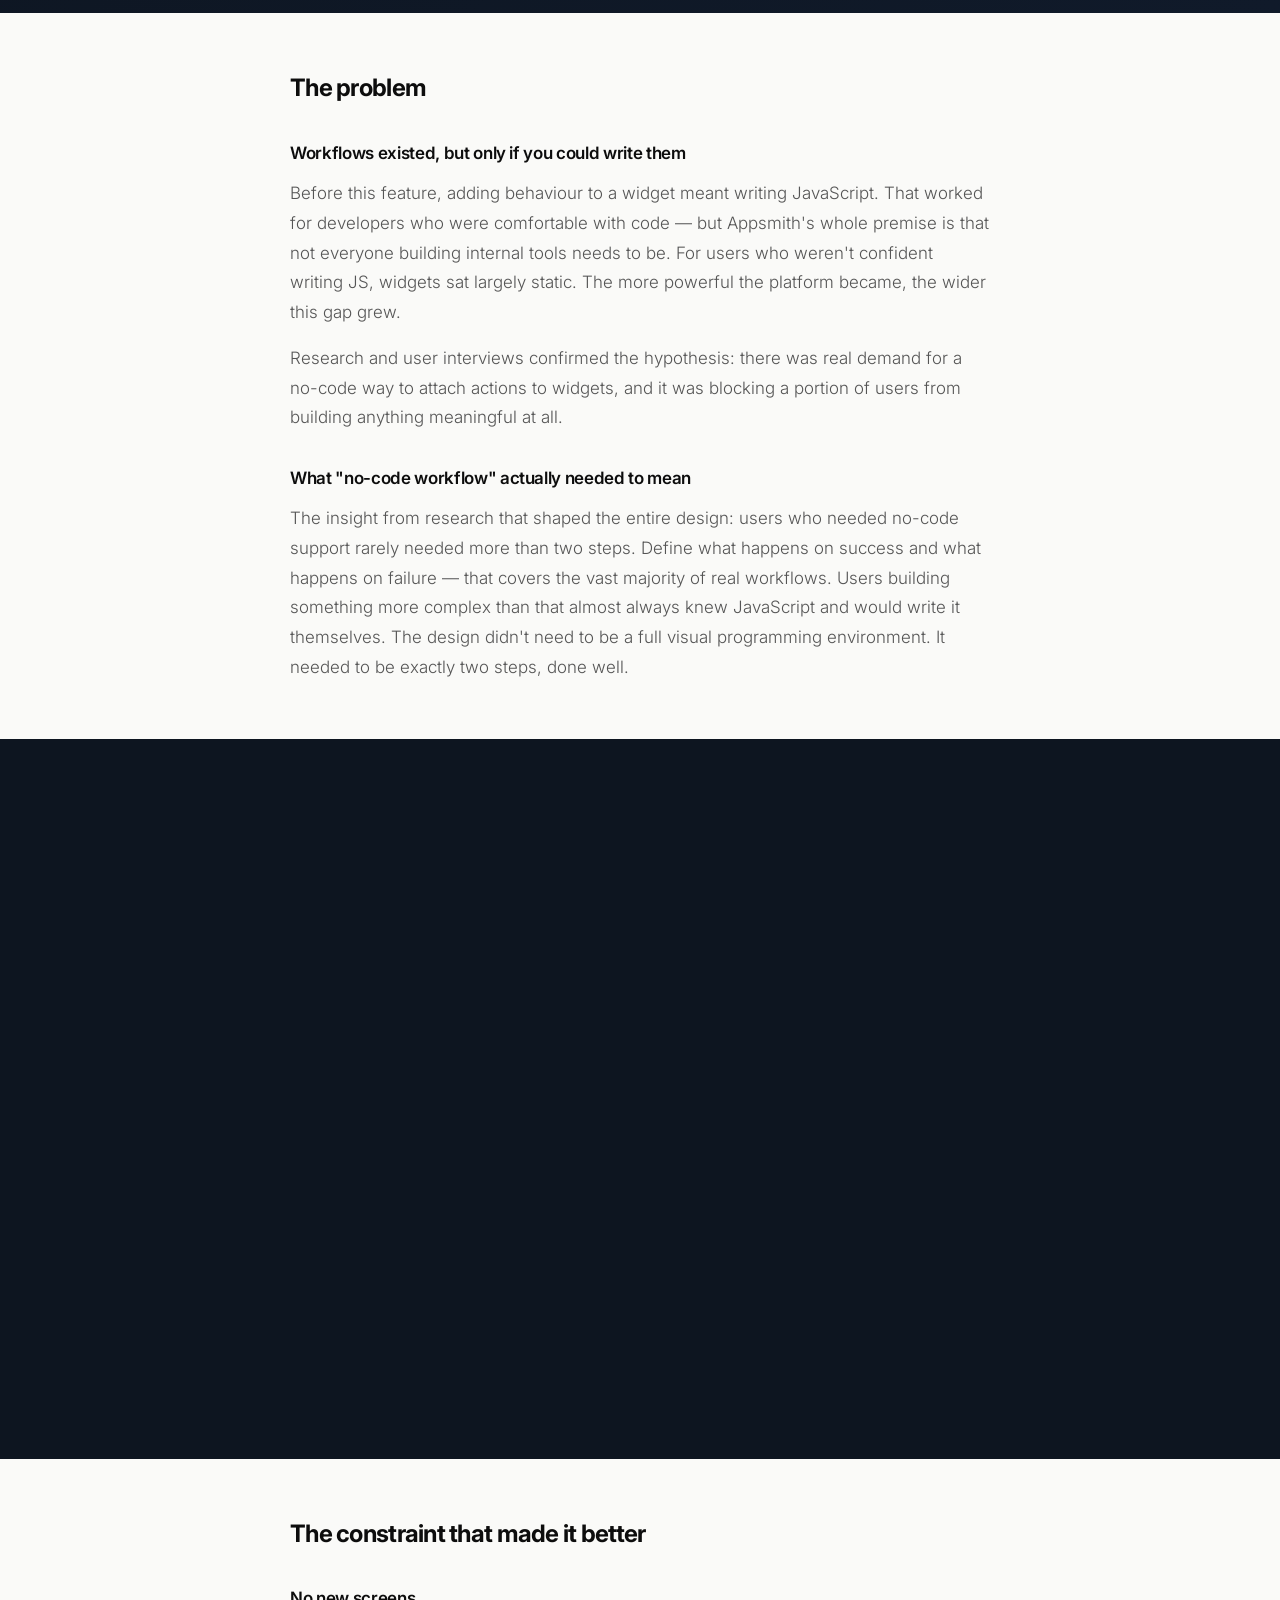
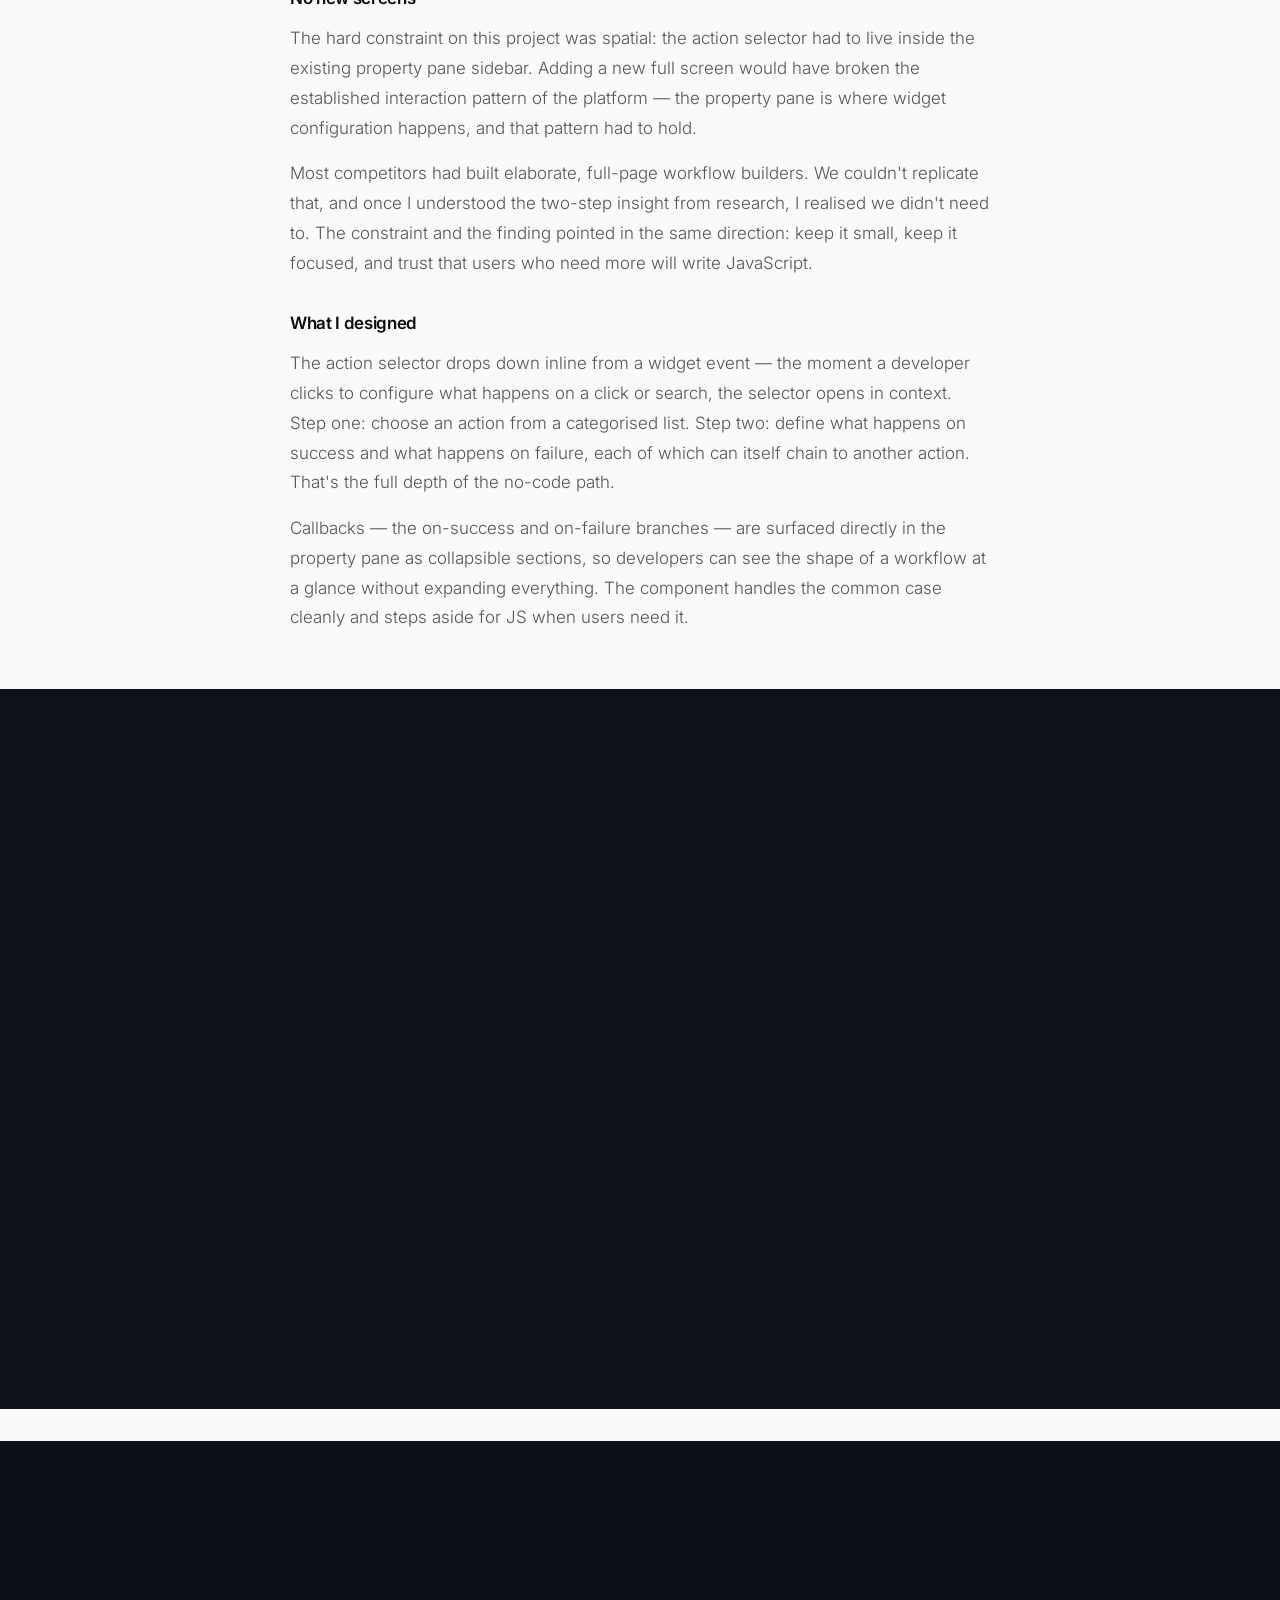
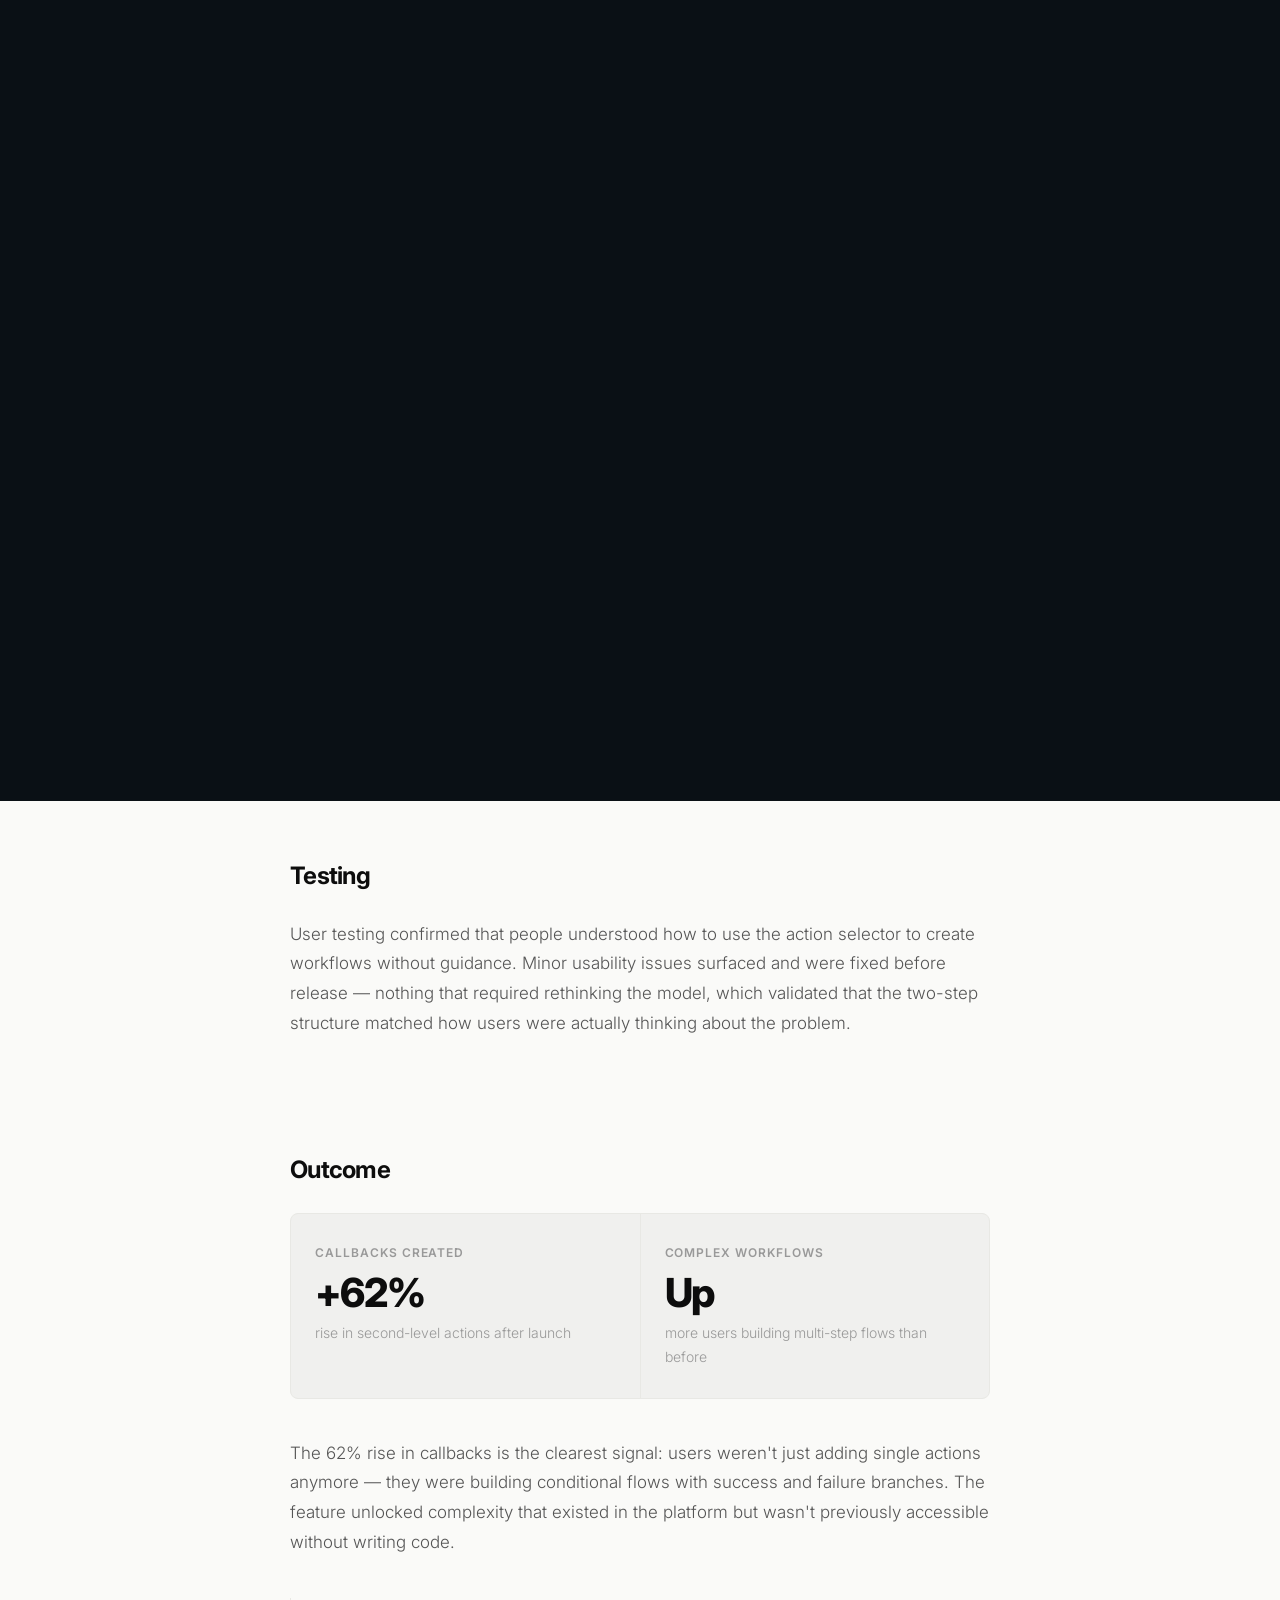
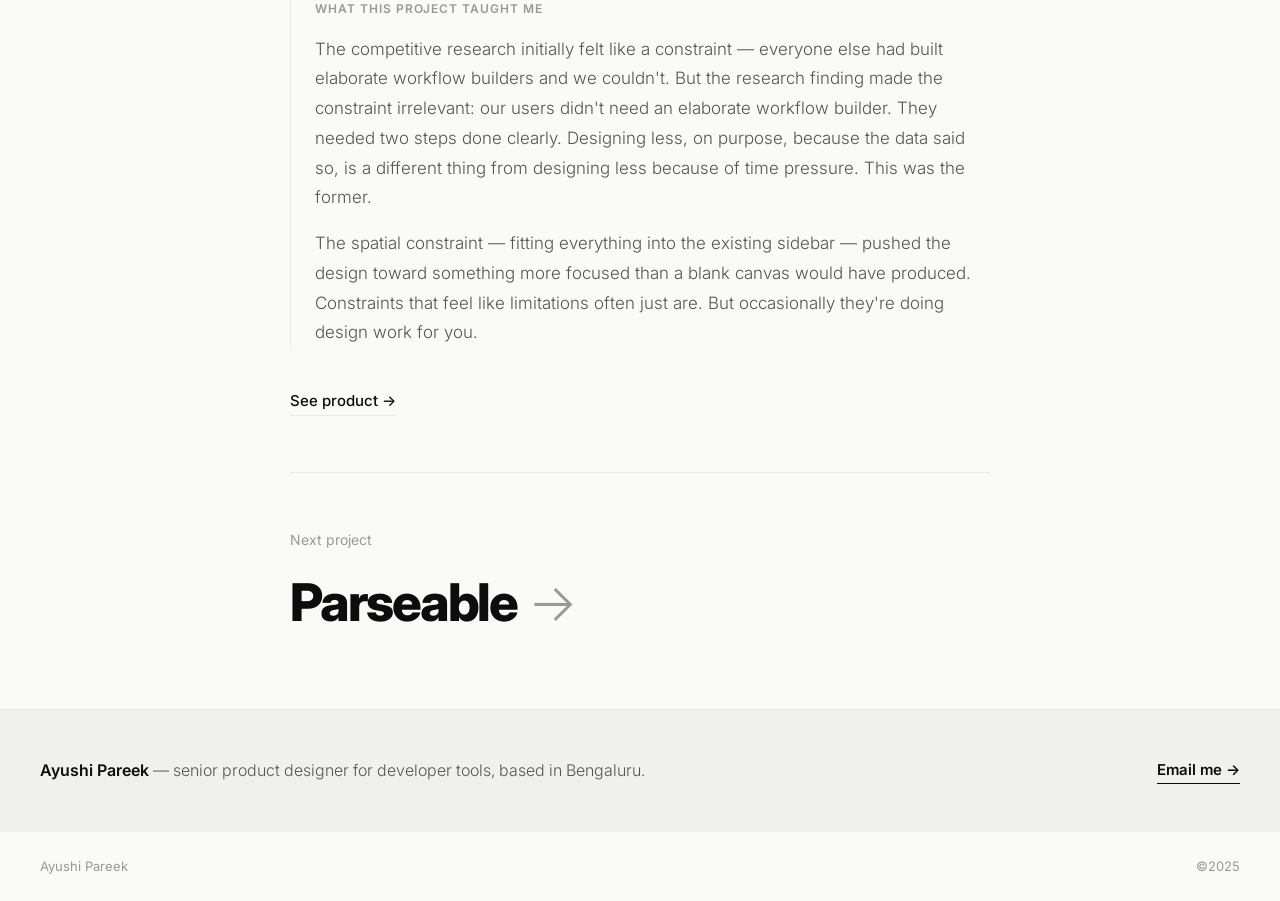
==== commit b67554e9: "Update appsmith.html" ====
--- a/work/appsmith.html
+++ b/work/appsmith.html
@@ -6,98 +6,44 @@
   <title>Appsmith · Ayushi Pareek</title>
   <link rel="preconnect" href="https://fonts.googleapis.com">
   <link rel="preconnect" href="https://fonts.gstatic.com" crossorigin>
-  <link href="https://fonts.googleapis.com/css2?family=Inter:wght@300;400;500;600;700;800;900&display=swap" rel="stylesheet">
-  <style>
-    *, *::before, *::after { box-sizing: border-box; margin: 0; padding: 0; }
-    :root { --bg:#0d0d0d; --surface:#161616; --border:#2a2a2a; --white:#ffffff; --grey1:#a0a0a0; --grey2:#5a5a5a; --max:780px; }
-    html { -webkit-font-smoothing: antialiased; font-size: 16px; }
-    body { background: var(--bg); color: var(--white); font-family: 'Inter', system-ui, sans-serif; line-height: 1.6; overflow-x: hidden; }
-    a { color: inherit; text-decoration: none; }
-    img { display: block; width: 100%; }
-
-    nav { position: fixed; top: 0; left: 0; right: 0; z-index: 100; display: flex; justify-content: space-between; align-items: center; padding: 1.5rem 2.5rem; transition: background 0.3s, border-color 0.3s; border-bottom: 1px solid transparent; }
-    nav.scrolled { background: rgba(13,13,13,0.92); backdrop-filter: blur(12px); -webkit-backdrop-filter: blur(12px); border-bottom-color: var(--border); }
-    .nav-name { font-size: 0.9375rem; font-weight: 600; letter-spacing: -0.02em; }
-    .nav-links { display: flex; gap: 2rem; list-style: none; }
-    .nav-links a { font-size: 0.875rem; color: var(--grey1); transition: color 0.15s; }
-    .nav-links a:hover { color: var(--white); }
-
-    .fade-in { opacity: 0; transform: translateY(16px); transition: opacity 0.55s ease, transform 0.55s ease; }
-    .fade-in.visible { opacity: 1; transform: none; }
-    .fade-in.d1 { transition-delay: 0.07s; }
-    .fade-in.d2 { transition-delay: 0.14s; }
-    .fade-in.d3 { transition-delay: 0.21s; }
-
-    .wrap { max-width: var(--max); margin: 0 auto; padding: 0 2.5rem; }
-
-    .breadcrumb { padding-top: 8rem; display: flex; align-items: center; gap: 0.5rem; font-size: 0.875rem; color: var(--grey2); margin-bottom: 1.5rem; }
-    .breadcrumb a { color: var(--grey2); transition: color 0.15s; }
-    .breadcrumb a:hover { color: var(--white); }
-
-    .page-title { font-size: clamp(3rem, 9vw, 6rem); font-weight: 800; letter-spacing: -0.04em; line-height: 1.0; margin-bottom: 3.5rem; }
-
-    .overview-grid { display: grid; grid-template-columns: 1fr 200px; gap: 4rem; padding-bottom: 3.5rem; border-bottom: 1px solid var(--border); margin-bottom: 3.5rem; }
-    .overview-body h2 { font-size: 1.5rem; font-weight: 700; letter-spacing: -0.03em; margin-bottom: 1.25rem; }
-    .overview-body p { font-size: 1.0625rem; line-height: 1.75; color: var(--grey1); font-weight: 300; margin-bottom: 1rem; }
-    .overview-body p:last-of-type { margin-bottom: 1.5rem; }
-    .see-link { display: inline-flex; align-items: center; gap: 0.4rem; font-size: 0.9375rem; font-weight: 500; border-bottom: 1px solid var(--border); padding-bottom: 0.15rem; transition: border-color 0.15s; }
-    .see-link:hover { border-color: var(--white); }
-
-    .sidebar-block { margin-bottom: 2rem; }
-    .sidebar-block:last-child { margin-bottom: 0; }
-    .sidebar-label { font-size: 0.75rem; font-weight: 600; letter-spacing: 0.08em; text-transform: uppercase; color: var(--grey2); margin-bottom: 0.6rem; }
-    .sidebar-items { font-size: 0.9375rem; color: var(--grey1); font-weight: 300; line-height: 1.85; }
-
-    .full-img { width: 100%; background: var(--surface); }
-    .full-img.r169 { aspect-ratio: 16/9; }
-    .full-img.r43  { aspect-ratio: 4/3; }
-    .full-img img  { width: 100%; height: 100%; object-fit: cover; display: block; }
-
-    .case-section { margin-bottom: 3.5rem; }
-    .case-section h2 { font-size: 1.5rem; font-weight: 700; letter-spacing: -0.03em; margin-bottom: 1.5rem; }
-    .case-section h3 { font-size: 1.0625rem; font-weight: 600; letter-spacing: -0.02em; margin-bottom: 0.75rem; margin-top: 2rem; }
-    .case-section h3:first-child { margin-top: 0; }
-    .case-section p { font-size: 1.0625rem; line-height: 1.75; color: var(--grey1); font-weight: 300; margin-bottom: 1rem; }
-    .case-section p:last-child { margin-bottom: 0; }
-
-    .spacer { height: 3.5rem; }
-    .spacer-sm { height: 2rem; }
-
-    .next-project { border-top: 1px solid var(--border); padding: 3.5rem 0 4rem; }
-    .next-label { font-size: 0.875rem; color: var(--grey2); margin-bottom: 0.6rem; }
-    .next-link { display: inline-flex; align-items: baseline; gap: 0.75rem; transition: opacity 0.15s; }
-    .next-link:hover { opacity: 0.7; }
-    .next-title { font-size: clamp(1.75rem, 5vw, 3.25rem); font-weight: 800; letter-spacing: -0.04em; }
-    .next-arrow { font-size: clamp(1.75rem, 5vw, 3.25rem); font-weight: 300; color: var(--grey2); }
-
-    .footer-strip { background: var(--surface); border-top: 1px solid var(--border); padding: 3rem 2.5rem; display: flex; justify-content: space-between; align-items: center; flex-wrap: wrap; gap: 1.5rem; }
-    .footer-bio { font-size: 1rem; color: var(--grey1); font-weight: 300; }
-    .footer-bio strong { color: var(--white); font-weight: 600; }
-    .email-cta { font-size: 0.9375rem; font-weight: 600; border-bottom: 1.5px solid var(--white); padding-bottom: 0.1rem; white-space: nowrap; transition: opacity 0.15s; }
-    .email-cta:hover { opacity: 0.6; }
-
-    footer { padding: 1.5rem 2.5rem; display: flex; justify-content: space-between; flex-wrap: wrap; gap: 0.5rem; }
-    footer span { font-size: 0.8125rem; color: var(--grey2); }
-
-    @media (max-width: 680px) {
-      nav { padding: 1.1rem 1.5rem; }
-      .wrap { padding: 0 1.5rem; }
-      .nav-links { gap: 1.25rem; }
-      .overview-grid { grid-template-columns: 1fr; gap: 2.5rem; }
-      .footer-strip { padding: 2rem 1.5rem; }
-      footer { padding: 1.25rem 1.5rem; flex-direction: column; }
-    }
-  </style>
+  <link rel="stylesheet" href="../shared.css">
+  <!-- Theme init: runs before paint to prevent flash of wrong theme -->
+  <script>
+    (function() {
+      var s = localStorage.getItem('theme');
+      var d = window.matchMedia('(prefers-color-scheme: dark)').matches;
+      document.documentElement.classList.add(s === 'dark' || (!s && d) ? 'dark' : 'light');
+    })();
+  </script>
 </head>
+
 <body>
 
   <nav id="nav">
     <a href="../index.html" class="nav-name">Ayushi Pareek</a>
-    <ul class="nav-links">
-      <li><a href="../index.html#work">Work</a></li>
-      <li><a href="../index.html#about">About</a></li>
-      <li><a href="../index.html#contact">Contact</a></li>
-    </ul>
+    <div class="nav-right">
+      <ul class="nav-links">
+        <li><a href="../index.html#work">Work</a></li>
+        <li><a href="../index.html#about">About</a></li>
+        <li><a href="../index.html#contact">Contact</a></li>
+      </ul>
+      <button class="theme-toggle" id="theme-toggle" aria-label="Toggle theme">
+        <svg class="icon-sun" viewBox="0 0 16 16" fill="none" xmlns="http://www.w3.org/2000/svg">
+          <circle cx="8" cy="8" r="3" stroke="currentColor" stroke-width="1.25"/>
+          <line x1="8" y1="1" x2="8" y2="3" stroke="currentColor" stroke-width="1.25" stroke-linecap="round"/>
+          <line x1="8" y1="13" x2="8" y2="15" stroke="currentColor" stroke-width="1.25" stroke-linecap="round"/>
+          <line x1="1" y1="8" x2="3" y2="8" stroke="currentColor" stroke-width="1.25" stroke-linecap="round"/>
+          <line x1="13" y1="8" x2="15" y2="8" stroke="currentColor" stroke-width="1.25" stroke-linecap="round"/>
+          <line x1="2.93" y1="2.93" x2="4.34" y2="4.34" stroke="currentColor" stroke-width="1.25" stroke-linecap="round"/>
+          <line x1="11.66" y1="11.66" x2="13.07" y2="13.07" stroke="currentColor" stroke-width="1.25" stroke-linecap="round"/>
+          <line x1="2.93" y1="13.07" x2="4.34" y2="11.66" stroke="currentColor" stroke-width="1.25" stroke-linecap="round"/>
+          <line x1="11.66" y1="4.34" x2="13.07" y2="2.93" stroke="currentColor" stroke-width="1.25" stroke-linecap="round"/>
+        </svg>
+        <svg class="icon-moon" viewBox="0 0 16 16" fill="none" xmlns="http://www.w3.org/2000/svg">
+          <path d="M13.5 10A6 6 0 0 1 6 2.5a6 6 0 1 0 7.5 7.5z" stroke="currentColor" stroke-width="1.25" stroke-linecap="round" stroke-linejoin="round"/>
+        </svg>
+      </button>
+    </div>
   </nav>
 
   <div class="wrap">
@@ -250,13 +196,24 @@
   <script>
     const nav = document.getElementById('nav');
     window.addEventListener('scroll', () => { nav.classList.toggle('scrolled', window.scrollY > 40); }, { passive: true });
+
     const obs = new IntersectionObserver((entries) => {
       entries.forEach(e => { if (e.isIntersecting) { e.target.classList.add('visible'); obs.unobserve(e.target); } });
     }, { threshold: 0.07, rootMargin: '0px 0px -30px 0px' });
+
     document.querySelectorAll('.fade-in').forEach(el => {
       if (el.getBoundingClientRect().top < window.innerHeight) { el.classList.add('visible'); }
       else { obs.observe(el); }
     });
+
+    document.getElementById('theme-toggle').addEventListener('click', function() {
+      const html = document.documentElement;
+      const isDark = html.classList.contains('dark');
+      html.classList.remove('dark', 'light');
+      html.classList.add(isDark ? 'light' : 'dark');
+      localStorage.setItem('theme', isDark ? 'light' : 'dark');
+    });
   </script>
+
 </body>
 </html>
--- a/shared.css
+++ b/shared.css
@@ -0,0 +1,604 @@
+/* ═══════════════════════════════════════════════════
+   shared.css — Ayushi Pareek Portfolio
+   Single source of truth. All pages link to this.
+   ═══════════════════════════════════════════════════ */
+
+@import url('https://fonts.googleapis.com/css2?family=Inter:wght@300;400;500;600;700;800;900&display=swap');
+
+/* ── RESET ── */
+*, *::before, *::after { box-sizing: border-box; margin: 0; padding: 0; }
+
+/* ── VARIABLES: LIGHT (default) ── */
+:root {
+  --bg:      #fafaf8;
+  --surface: #f0f0ee;
+  --border:  #e8e8e4;
+  --white:   #0d0d0d;
+  --grey1:   #555555;
+  --grey2:   #999999;
+  --max:     780px;
+}
+
+/* ── VARIABLES: DARK (JS toggle) ── */
+html.dark {
+  --bg:      #0d0d0d;
+  --surface: #161616;
+  --border:  #2a2a2a;
+  --white:   #ffffff;
+  --grey1:   #a0a0a0;
+  --grey2:   #5a5a5a;
+}
+
+/* ── VARIABLES: DARK (system preference) ── */
+@media (prefers-color-scheme: dark) {
+  html:not(.light) {
+    --bg:      #0d0d0d;
+    --surface: #161616;
+    --border:  #2a2a2a;
+    --white:   #ffffff;
+    --grey1:   #a0a0a0;
+    --grey2:   #5a5a5a;
+  }
+}
+
+/* ── BASE ── */
+html { font-size: 16px; -webkit-font-smoothing: antialiased; }
+
+body {
+  background: var(--bg);
+  color: var(--white);
+  font-family: 'Inter', system-ui, sans-serif;
+  font-size: 1rem;
+  line-height: 1.6;
+  overflow-x: hidden;
+  transition: background 0.2s ease, color 0.2s ease;
+}
+
+a { color: inherit; text-decoration: none; }
+img { display: block; width: 100%; height: auto; }
+
+/* ─────────────────────────────────────────
+   NAV
+   ───────────────────────────────────────── */
+nav {
+  position: fixed;
+  top: 0; left: 0; right: 0;
+  z-index: 100;
+  display: flex;
+  justify-content: space-between;
+  align-items: center;
+  padding: 1.5rem 2.5rem;
+  transition: background 0.3s, border-color 0.3s;
+  border-bottom: 1px solid transparent;
+}
+
+/* Light scrolled */
+nav.scrolled {
+  background: rgba(250, 250, 248, 0.92);
+  backdrop-filter: blur(12px);
+  -webkit-backdrop-filter: blur(12px);
+  border-bottom-color: var(--border);
+}
+
+/* Dark scrolled — JS toggle */
+html.dark nav.scrolled {
+  background: rgba(13, 13, 13, 0.92);
+}
+
+/* Dark scrolled — system preference */
+@media (prefers-color-scheme: dark) {
+  html:not(.light) nav.scrolled {
+    background: rgba(13, 13, 13, 0.92);
+  }
+}
+
+.nav-name {
+  font-size: 0.9375rem;
+  font-weight: 600;
+  letter-spacing: -0.02em;
+}
+
+/* Wrapper for links + toggle — keeps them right-aligned together */
+.nav-right {
+  display: flex;
+  align-items: center;
+  gap: 1.5rem;
+}
+
+.nav-links {
+  display: flex;
+  gap: 2rem;
+  list-style: none;
+}
+
+.nav-links a {
+  font-size: 0.875rem;
+  font-weight: 400;
+  color: var(--grey1);
+  transition: color 0.15s;
+}
+
+.nav-links a:hover { color: var(--white); }
+
+/* ── THEME TOGGLE ── */
+.theme-toggle {
+  background: none;
+  border: 1px solid var(--border);
+  border-radius: 2rem;
+  padding: 0.3rem 0.65rem;
+  cursor: pointer;
+  display: flex;
+  align-items: center;
+  gap: 0.35rem;
+  font-size: 0.75rem;
+  font-family: 'Inter', system-ui, sans-serif;
+  font-weight: 400;
+  color: var(--grey1);
+  transition: border-color 0.15s, color 0.15s, background 0.2s;
+  white-space: nowrap;
+  flex-shrink: 0;
+}
+
+.theme-toggle:hover {
+  border-color: var(--grey1);
+  color: var(--white);
+}
+
+.theme-toggle svg {
+  width: 14px;
+  height: 14px;
+  flex-shrink: 0;
+  display: block;
+}
+
+/* Light mode: show moon, hide sun */
+.icon-sun  { display: none;  }
+.icon-moon { display: block; }
+
+/* Dark mode (JS): show sun, hide moon */
+html.dark .icon-sun  { display: block; }
+html.dark .icon-moon { display: none;  }
+
+/* Dark mode (system preference): show sun, hide moon */
+@media (prefers-color-scheme: dark) {
+  html:not(.light) .icon-sun  { display: block; }
+  html:not(.light) .icon-moon { display: none;  }
+}
+
+/* ─────────────────────────────────────────
+   SHARED LAYOUT
+   ───────────────────────────────────────── */
+.wrap {
+  max-width: var(--max);
+  margin: 0 auto;
+  padding: 0 2.5rem;
+}
+
+/* Fade-in animation */
+.fade-in { opacity: 0; transform: translateY(16px); transition: opacity 0.55s ease, transform 0.55s ease; }
+.fade-in.visible { opacity: 1; transform: none; }
+.fade-in.d1 { transition-delay: 0.05s; }
+.fade-in.d2 { transition-delay: 0.12s; }
+.fade-in.d3 { transition-delay: 0.20s; }
+.fade-in.d4 { transition-delay: 0.28s; }
+
+/* Divider */
+.divider { height: 1px; background: var(--border); margin: 0 2.5rem; }
+
+/* Shared footer */
+footer {
+  padding: 1.5rem 2.5rem;
+  display: flex;
+  justify-content: space-between;
+  align-items: center;
+  flex-wrap: wrap;
+  gap: 0.5rem;
+}
+
+footer span, footer a { font-size: 0.8125rem; color: var(--grey2); }
+footer a:hover { color: var(--grey1); }
+
+/* ─────────────────────────────────────────
+   INDEX PAGE — HERO
+   ───────────────────────────────────────── */
+.hero {
+  padding-top: 10rem;
+  padding-bottom: 5rem;
+}
+
+.hero h1 {
+  font-size: clamp(3.25rem, 9vw, 6.5rem);
+  font-weight: 800;
+  line-height: 0.98;
+  letter-spacing: -0.04em;
+  margin-bottom: 2.25rem;
+}
+
+.hero-name { display: block; }
+
+.hero-title {
+  display: block;
+  color: var(--grey1);
+  font-weight: 700;
+}
+
+.hero-bio {
+  font-size: 1.0625rem;
+  line-height: 1.75;
+  color: var(--grey1);
+  font-weight: 300;
+  max-width: 520px;
+}
+
+.hero-bio a {
+  color: var(--white);
+  font-weight: 500;
+  border-bottom: 1px solid var(--border);
+  transition: border-color 0.15s;
+}
+
+.hero-bio a:hover { border-color: var(--white); }
+
+/* ── INDEX PAGE — SECTIONS ── */
+.section { padding-top: 5rem; padding-bottom: 1rem; }
+
+.section-heading {
+  font-size: 1.75rem;
+  font-weight: 800;
+  letter-spacing: -0.03em;
+  margin-bottom: 2rem;
+}
+
+/* ── INDEX PAGE — WORK CARDS ── */
+.work-list { display: flex; flex-direction: column; gap: 3rem; }
+
+.work-card { display: block; border-radius: 4px; overflow: hidden; }
+
+.work-card-img {
+  width: 100%;
+  aspect-ratio: 16/9;
+  background: var(--surface);
+  overflow: hidden;
+  border-radius: 4px;
+  margin-bottom: 1.1rem;
+  position: relative;
+}
+
+.work-card-img img { width: 100%; height: 100%; object-fit: cover; transition: transform 0.55s ease; }
+.work-card:hover .work-card-img img { transform: scale(1.03); }
+
+.work-card-img.p1 { background: linear-gradient(135deg, #1a1a2e 0%, #16213e 100%); }
+.work-card-img.p2 { background: linear-gradient(135deg, #1a2e1a 0%, #16312a 100%); }
+.work-card-img.p3 { background: linear-gradient(135deg, #2e1a1a 0%, #311629 100%); }
+
+.work-card-row {
+  display: flex;
+  justify-content: space-between;
+  align-items: baseline;
+  margin-bottom: 0.3rem;
+}
+
+.work-card-name { font-size: 1.25rem; font-weight: 700; letter-spacing: -0.02em; }
+
+.work-card-arrow {
+  font-size: 1.1rem;
+  color: var(--grey2);
+  transition: transform 0.2s ease, color 0.15s;
+}
+
+.work-card:hover .work-card-arrow { transform: translate(4px, -4px); color: var(--white); }
+
+.work-card-desc { font-size: 0.9375rem; color: var(--grey1); font-weight: 300; }
+
+/* ── INDEX PAGE — ABOUT ── */
+.about-body { font-size: 1.0625rem; line-height: 1.75; color: var(--grey1); font-weight: 300; }
+.about-body p + p { margin-top: 1.1rem; }
+.about-body a { color: var(--white); font-weight: 500; border-bottom: 1px solid var(--border); transition: border-color 0.15s; }
+.about-body a:hover { border-color: var(--white); }
+
+/* ── INDEX PAGE — EXPERIENCE ── */
+.exp-list { list-style: none; margin-top: 3rem; }
+
+.exp-item {
+  display: grid;
+  grid-template-columns: 1fr auto;
+  align-items: start;
+  gap: 1rem;
+  padding: 1.25rem 0;
+  border-top: 1px solid var(--border);
+}
+
+.exp-item:last-child { border-bottom: 1px solid var(--border); }
+
+.exp-company { font-size: 1rem; font-weight: 600; letter-spacing: -0.01em; margin-bottom: 0.2rem; }
+.exp-role { font-size: 0.875rem; color: var(--grey1); font-weight: 300; }
+.exp-dates { font-size: 0.8125rem; color: var(--grey2); white-space: nowrap; padding-top: 0.2rem; }
+
+/* ── INDEX PAGE — CV LINK ── */
+.cv-link {
+  display: inline-block;
+  margin-top: 2rem;
+  font-size: 0.9375rem;
+  font-weight: 500;
+  border-bottom: 1px solid var(--border);
+  padding-bottom: 0.15rem;
+  transition: border-color 0.15s;
+}
+
+.cv-link:hover { border-color: var(--white); }
+
+/* ── INDEX PAGE — SKILLS ── */
+.skills-wrap { margin-top: 3.5rem; }
+
+.skills-display {
+  font-size: clamp(1.5rem, 3.5vw, 2.25rem);
+  font-weight: 800;
+  line-height: 1.25;
+  letter-spacing: -0.03em;
+  color: var(--white);
+}
+
+.skills-display .dot { color: var(--grey2); margin: 0 0.2em; font-weight: 400; }
+
+/* ── INDEX PAGE — MARQUEE ── */
+.marquee-section { margin-top: 3.5rem; overflow: hidden; }
+
+.marquee-label {
+  font-size: 0.8125rem;
+  font-weight: 600;
+  letter-spacing: 0.1em;
+  text-transform: uppercase;
+  color: var(--grey2);
+  margin-bottom: 1rem;
+}
+
+.marquee-track { display: flex; width: max-content; animation: marquee 28s linear infinite; }
+.marquee-track:hover { animation-play-state: paused; }
+
+@keyframes marquee {
+  from { transform: translateX(0); }
+  to   { transform: translateX(-50%); }
+}
+
+.marquee-img {
+  width: 140px;
+  height: 140px;
+  object-fit: cover;
+  border-radius: 4px;
+  margin-right: 12px;
+  flex-shrink: 0;
+  background: var(--surface);
+}
+
+/* ── INDEX PAGE — CONTACT ── */
+.contact-heading {
+  font-size: clamp(2rem, 5vw, 3.25rem);
+  font-weight: 800;
+  letter-spacing: -0.04em;
+  line-height: 1.05;
+  margin-bottom: 1rem;
+}
+
+.contact-body {
+  font-size: 1rem;
+  color: var(--grey1);
+  font-weight: 300;
+  line-height: 1.7;
+  max-width: 460px;
+  margin-bottom: 2rem;
+}
+
+.contact-email {
+  display: inline-block;
+  font-size: 1.125rem;
+  font-weight: 600;
+  letter-spacing: -0.02em;
+  border-bottom: 1.5px solid var(--white);
+  padding-bottom: 0.1rem;
+  margin-bottom: 2.5rem;
+  transition: opacity 0.15s;
+}
+
+.contact-email:hover { opacity: 0.6; }
+
+.social-row { display: flex; gap: 1.5rem; list-style: none; }
+
+.social-row a {
+  font-size: 0.9375rem;
+  color: var(--grey1);
+  border-bottom: 1px solid var(--border);
+  padding-bottom: 0.1rem;
+  transition: color 0.15s, border-color 0.15s;
+}
+
+.social-row a:hover { color: var(--white); border-color: var(--white); }
+
+/* ── INDEX PAGE — EMAIL STRIP ── */
+.email-strip {
+  margin-top: 5rem;
+  background: var(--surface);
+  border-top: 1px solid var(--border);
+  border-bottom: 1px solid var(--border);
+  padding: 3rem 2.5rem;
+  display: flex;
+  justify-content: space-between;
+  align-items: center;
+  gap: 2rem;
+  flex-wrap: wrap;
+}
+
+.email-strip-text h3 { font-size: 1.25rem; font-weight: 700; letter-spacing: -0.02em; margin-bottom: 0.25rem; }
+.email-strip-text p { font-size: 0.875rem; color: var(--grey1); font-weight: 300; }
+
+.email-form { display: flex; gap: 0.5rem; flex-wrap: wrap; }
+
+.email-input {
+  background: var(--bg);
+  border: 1px solid var(--border);
+  color: var(--white);
+  font-family: 'Inter', sans-serif;
+  font-size: 0.875rem;
+  padding: 0.6rem 1rem;
+  border-radius: 3px;
+  outline: none;
+  width: 220px;
+  transition: border-color 0.15s;
+}
+
+.email-input::placeholder { color: var(--grey2); }
+.email-input:focus { border-color: var(--grey1); }
+
+.email-btn {
+  background: var(--white);
+  color: var(--bg);
+  font-family: 'Inter', sans-serif;
+  font-size: 0.875rem;
+  font-weight: 600;
+  padding: 0.6rem 1.25rem;
+  border: none;
+  border-radius: 3px;
+  cursor: pointer;
+  transition: opacity 0.15s;
+}
+
+.email-btn:hover { opacity: 0.8; }
+
+/* ─────────────────────────────────────────
+   WORK / CASE STUDY PAGES
+   ───────────────────────────────────────── */
+
+.breadcrumb {
+  padding-top: 8rem;
+  display: flex;
+  align-items: center;
+  gap: 0.5rem;
+  font-size: 0.875rem;
+  color: var(--grey2);
+  margin-bottom: 1.5rem;
+}
+
+.breadcrumb a { color: var(--grey2); transition: color 0.15s; }
+.breadcrumb a:hover { color: var(--white); }
+
+.page-title {
+  font-size: clamp(3rem, 9vw, 6rem);
+  font-weight: 800;
+  letter-spacing: -0.04em;
+  line-height: 1.0;
+  margin-bottom: 3.5rem;
+}
+
+.overview-grid {
+  display: grid;
+  grid-template-columns: 1fr 200px;
+  gap: 4rem;
+  padding-bottom: 3.5rem;
+  border-bottom: 1px solid var(--border);
+  margin-bottom: 3.5rem;
+}
+
+.overview-body h2 { font-size: 1.5rem; font-weight: 700; letter-spacing: -0.03em; margin-bottom: 1.25rem; }
+.overview-body p { font-size: 1.0625rem; line-height: 1.75; color: var(--grey1); font-weight: 300; margin-bottom: 1rem; }
+.overview-body p:last-of-type { margin-bottom: 1.5rem; }
+
+.see-link {
+  display: inline-flex;
+  align-items: center;
+  gap: 0.4rem;
+  font-size: 0.9375rem;
+  font-weight: 500;
+  border-bottom: 1px solid var(--border);
+  padding-bottom: 0.15rem;
+  transition: border-color 0.15s;
+}
+
+.see-link:hover { border-color: var(--white); }
+
+.sidebar-block { margin-bottom: 2rem; }
+.sidebar-block:last-child { margin-bottom: 0; }
+
+.sidebar-label {
+  font-size: 0.75rem;
+  font-weight: 600;
+  letter-spacing: 0.08em;
+  text-transform: uppercase;
+  color: var(--grey2);
+  margin-bottom: 0.6rem;
+}
+
+.sidebar-items { font-size: 0.9375rem; color: var(--grey1); font-weight: 300; line-height: 1.85; }
+
+/* Full-bleed images */
+.full-img { width: 100%; background: var(--surface); }
+.full-img.r169 { aspect-ratio: 16/9; }
+.full-img.r43  { aspect-ratio: 4/3; }
+.full-img img  { width: 100%; height: 100%; object-fit: cover; display: block; }
+
+/* Case sections */
+.case-section { margin-bottom: 3.5rem; }
+
+.case-section h2 { font-size: 1.5rem; font-weight: 700; letter-spacing: -0.03em; margin-bottom: 1.5rem; }
+
+.case-section h3 { font-size: 1.0625rem; font-weight: 600; letter-spacing: -0.02em; margin-bottom: 0.75rem; margin-top: 2rem; }
+.case-section h3:first-child { margin-top: 0; }
+
+.case-section p { font-size: 1.0625rem; line-height: 1.75; color: var(--grey1); font-weight: 300; margin-bottom: 1rem; }
+.case-section p:last-child { margin-bottom: 0; }
+
+/* Spacers */
+.spacer    { height: 3.5rem; }
+.spacer-sm { height: 2rem; }
+
+/* Next project */
+.next-project { border-top: 1px solid var(--border); padding: 3.5rem 0 4rem; }
+.next-label { font-size: 0.875rem; color: var(--grey2); margin-bottom: 0.6rem; }
+.next-link { display: inline-flex; align-items: baseline; gap: 0.75rem; transition: opacity 0.15s; }
+.next-link:hover { opacity: 0.7; }
+.next-title { font-size: clamp(1.75rem, 5vw, 3.25rem); font-weight: 800; letter-spacing: -0.04em; }
+.next-arrow { font-size: clamp(1.75rem, 5vw, 3.25rem); font-weight: 300; color: var(--grey2); }
+
+/* Work page footer strip */
+.footer-strip {
+  background: var(--surface);
+  border-top: 1px solid var(--border);
+  padding: 3rem 2.5rem;
+  display: flex;
+  justify-content: space-between;
+  align-items: center;
+  flex-wrap: wrap;
+  gap: 1.5rem;
+}
+
+.footer-bio { font-size: 1rem; color: var(--grey1); font-weight: 300; }
+.footer-bio strong { color: var(--white); font-weight: 600; }
+
+.email-cta {
+  font-size: 0.9375rem;
+  font-weight: 600;
+  border-bottom: 1.5px solid var(--white);
+  padding-bottom: 0.1rem;
+  white-space: nowrap;
+  transition: opacity 0.15s;
+}
+
+.email-cta:hover { opacity: 0.6; }
+
+/* ─────────────────────────────────────────
+   RESPONSIVE
+   ───────────────────────────────────────── */
+@media (max-width: 680px) {
+  nav { padding: 1.1rem 1.5rem; }
+  .nav-links { gap: 1.25rem; }
+  .wrap { padding: 0 1.5rem; }
+  .divider { margin: 0 1.5rem; }
+
+  /* Index */
+  .hero { padding-top: 7.5rem; }
+  footer { padding: 1.5rem; flex-direction: column; align-items: flex-start; }
+  .email-strip { padding: 2rem 1.5rem; }
+  .email-input { width: 100%; }
+
+  /* Work pages */
+  .overview-grid { grid-template-columns: 1fr; gap: 2.5rem; }
+  .footer-strip { padding: 2rem 1.5rem; }
+}
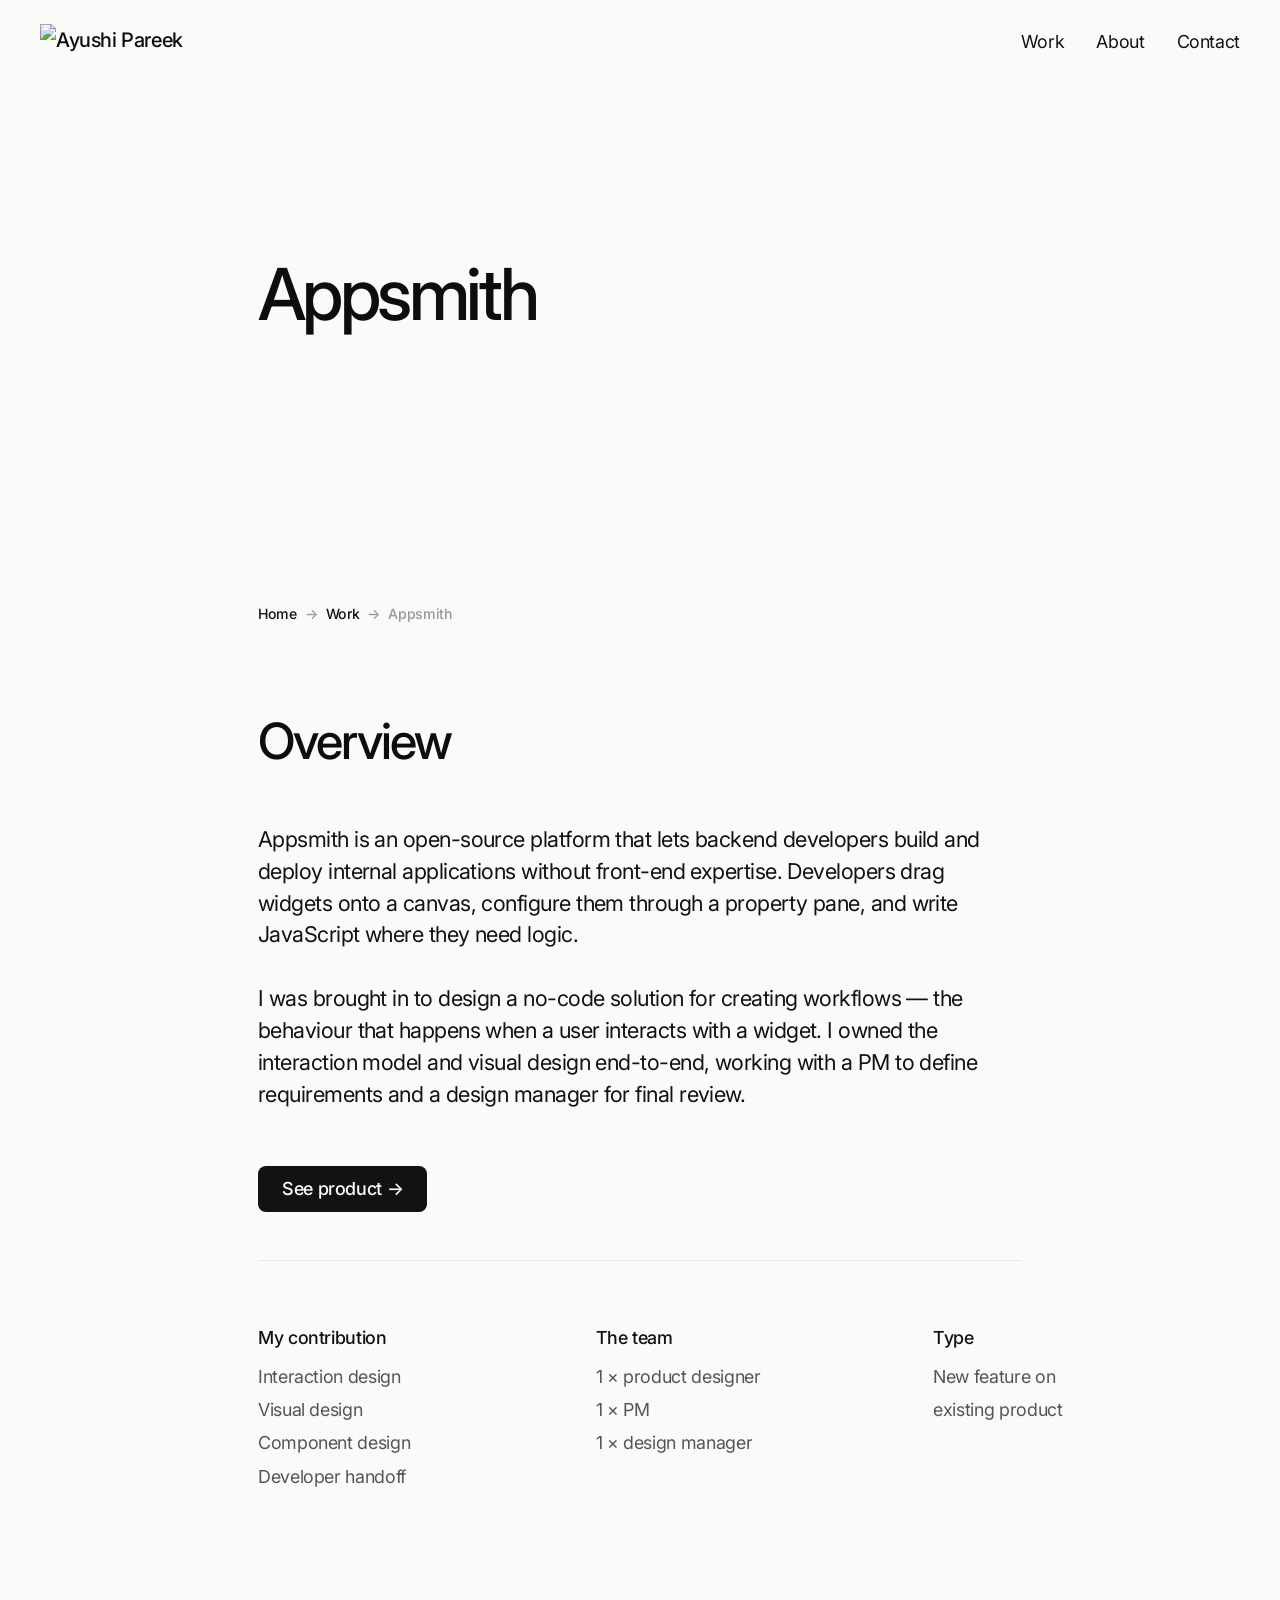
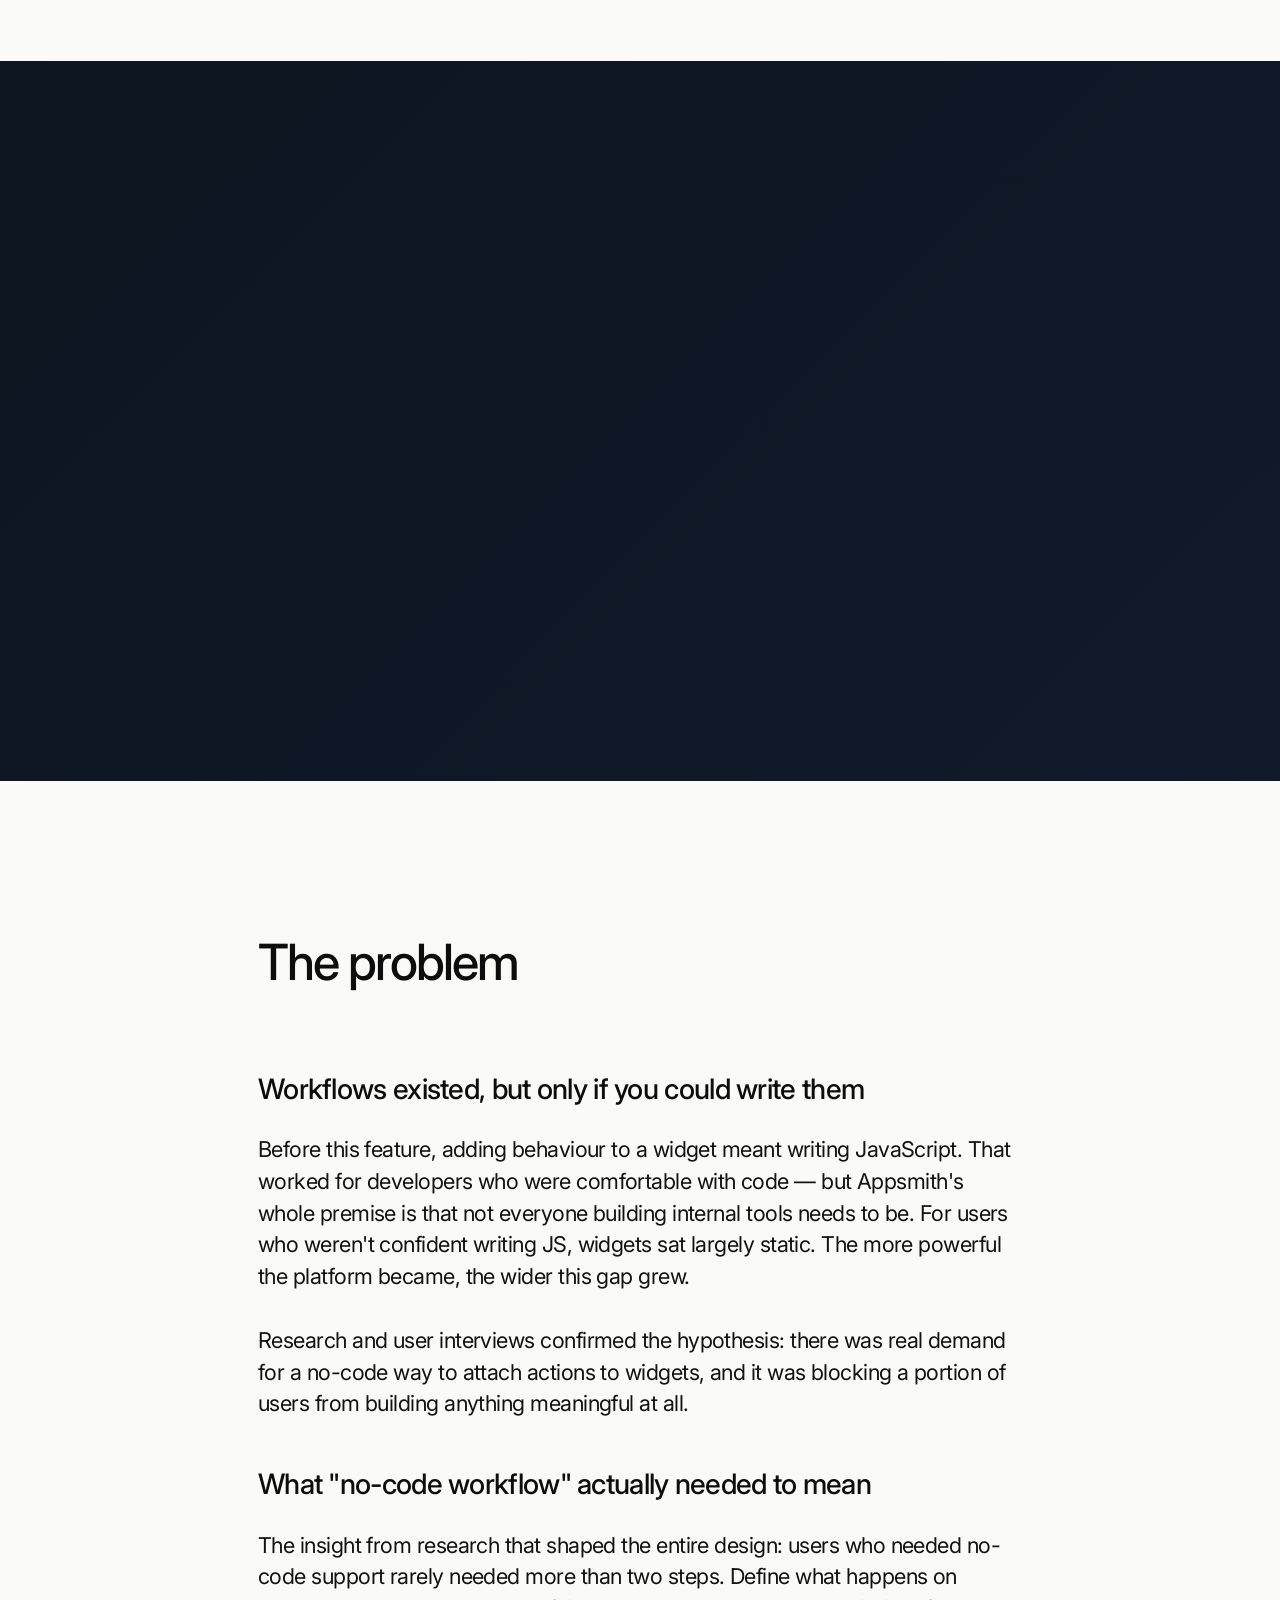
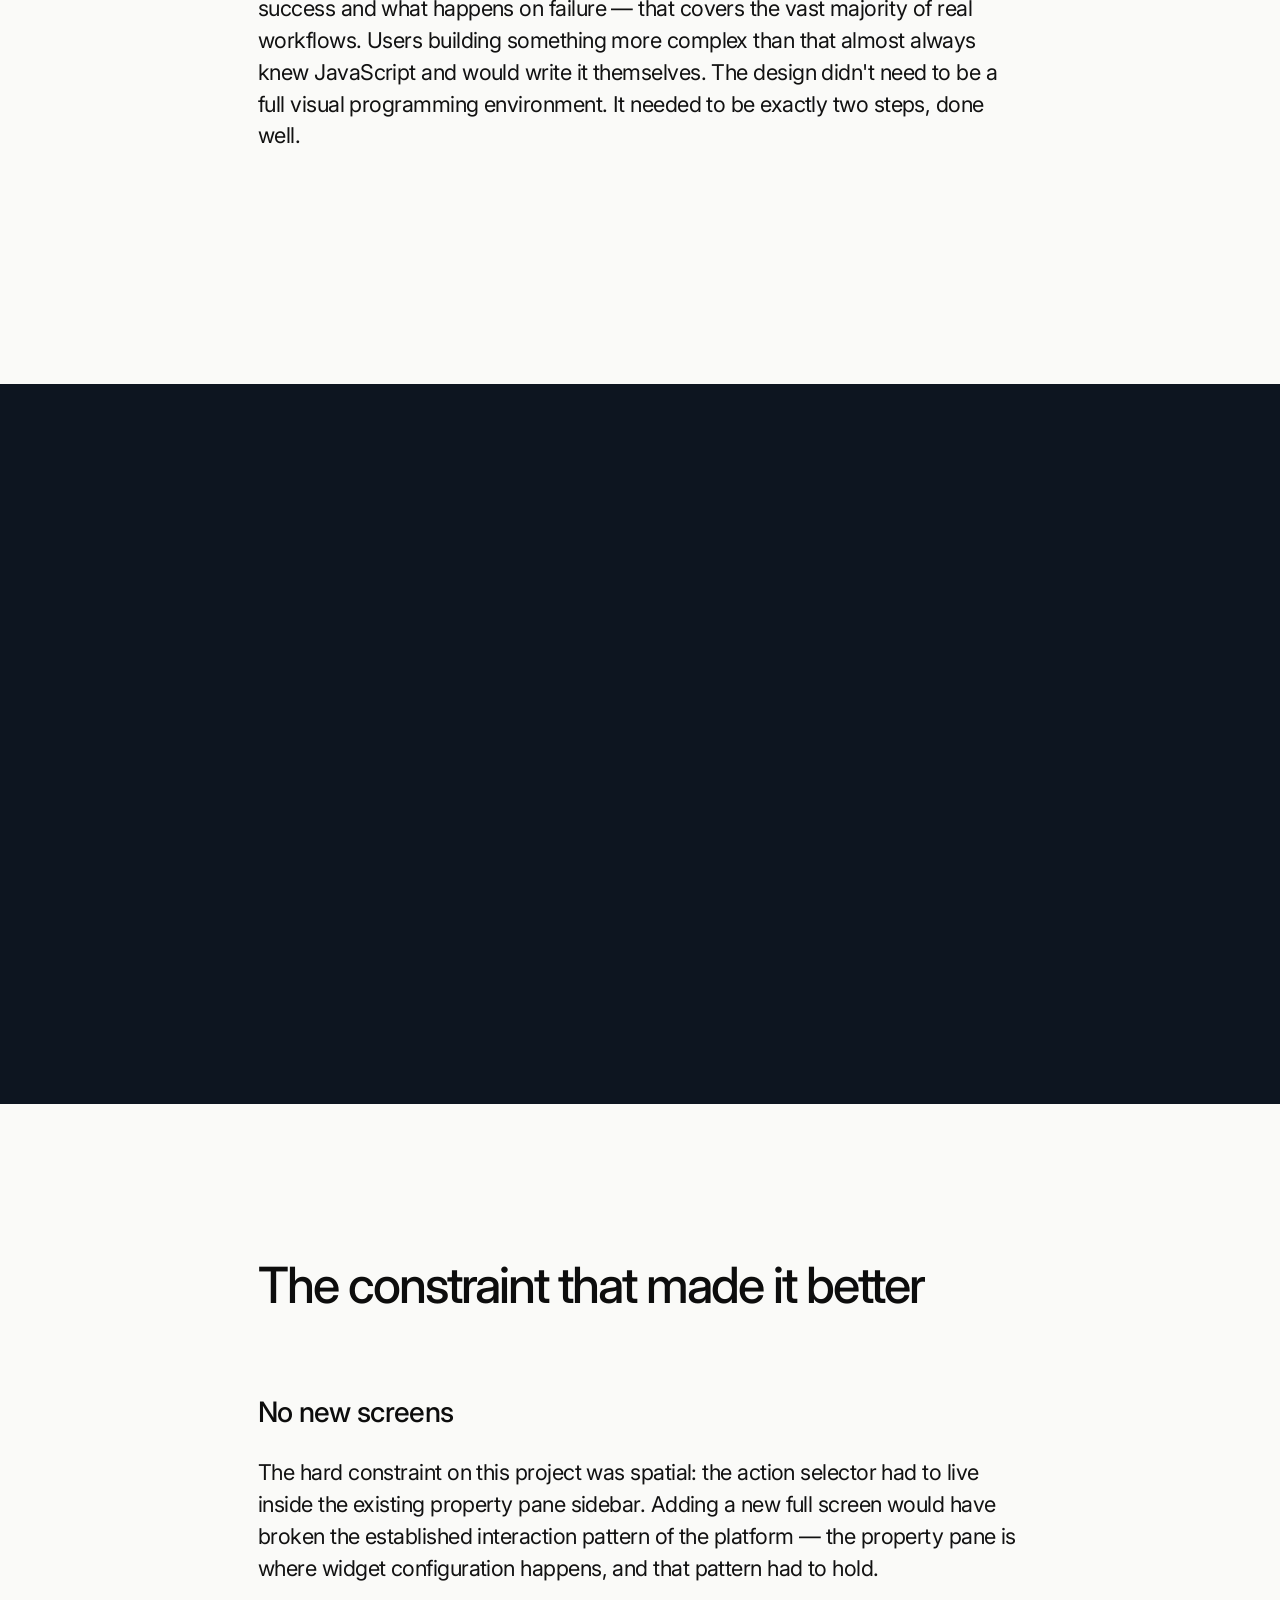
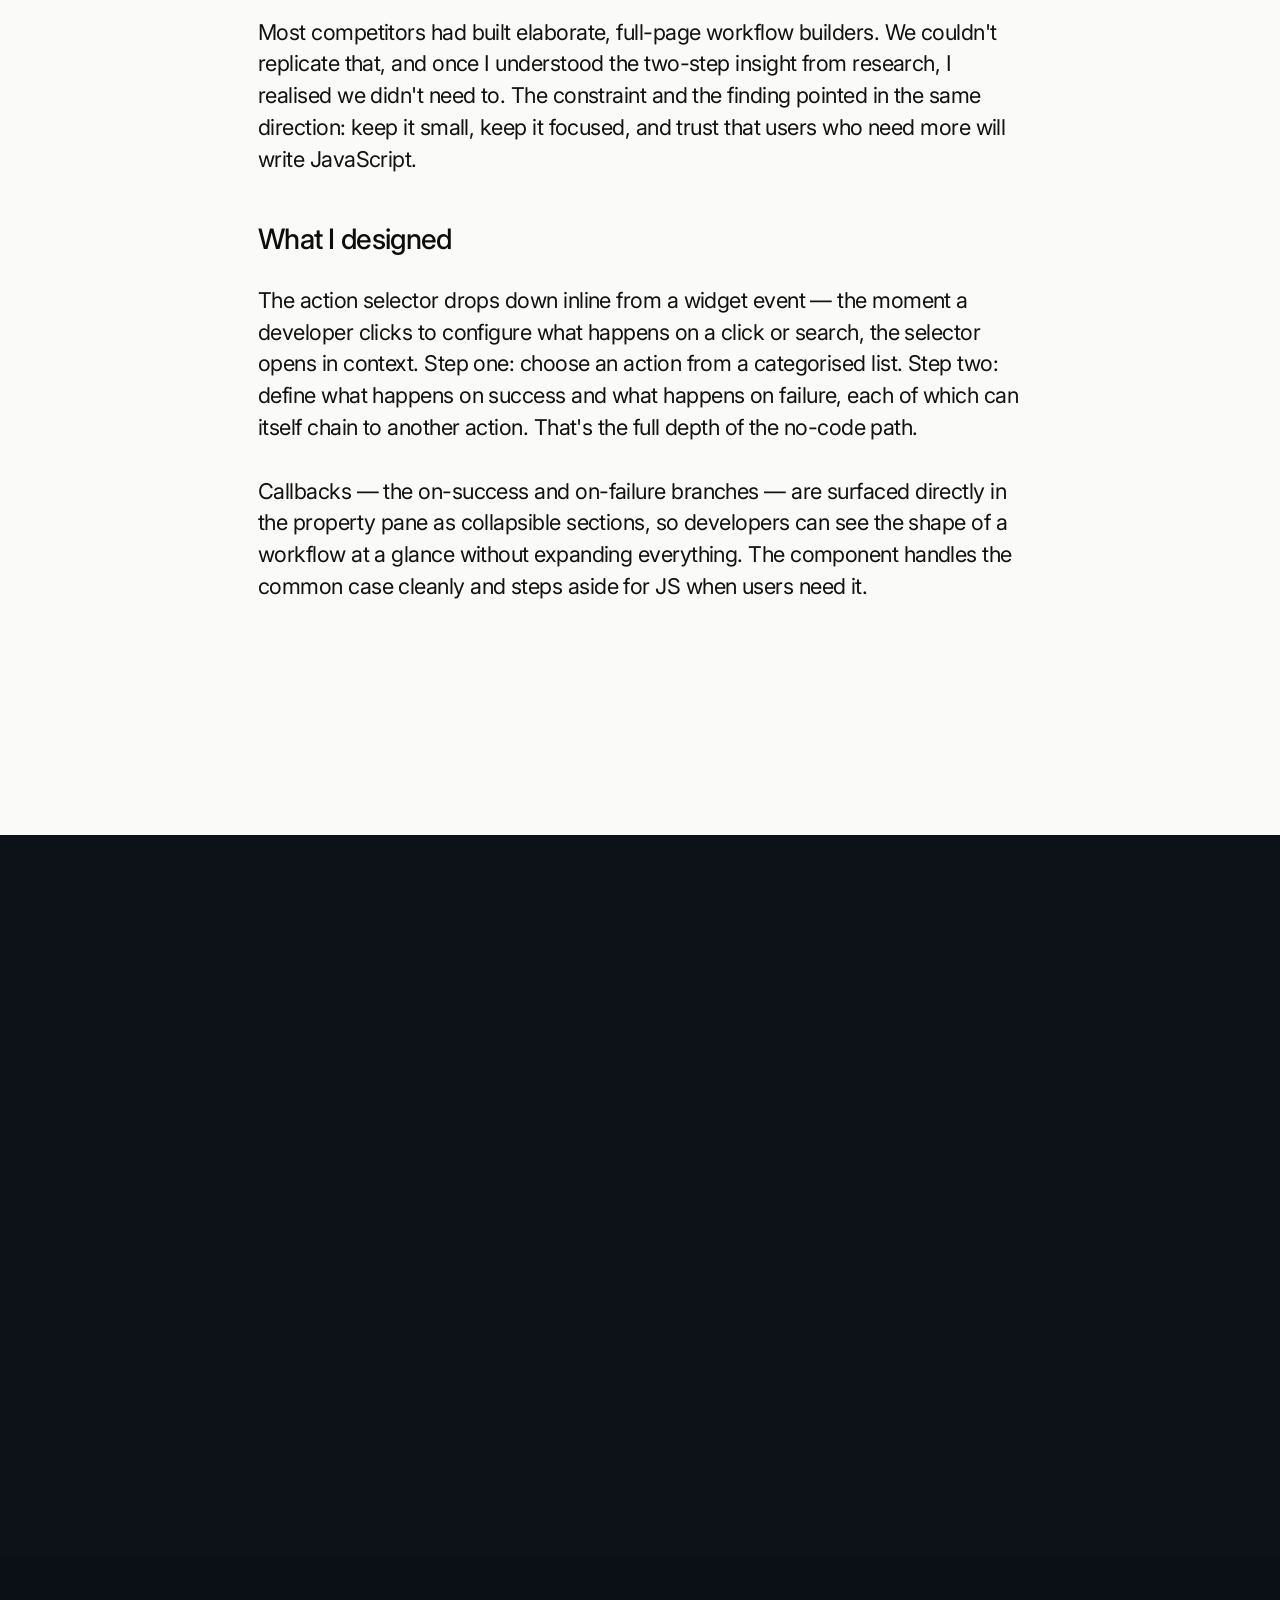
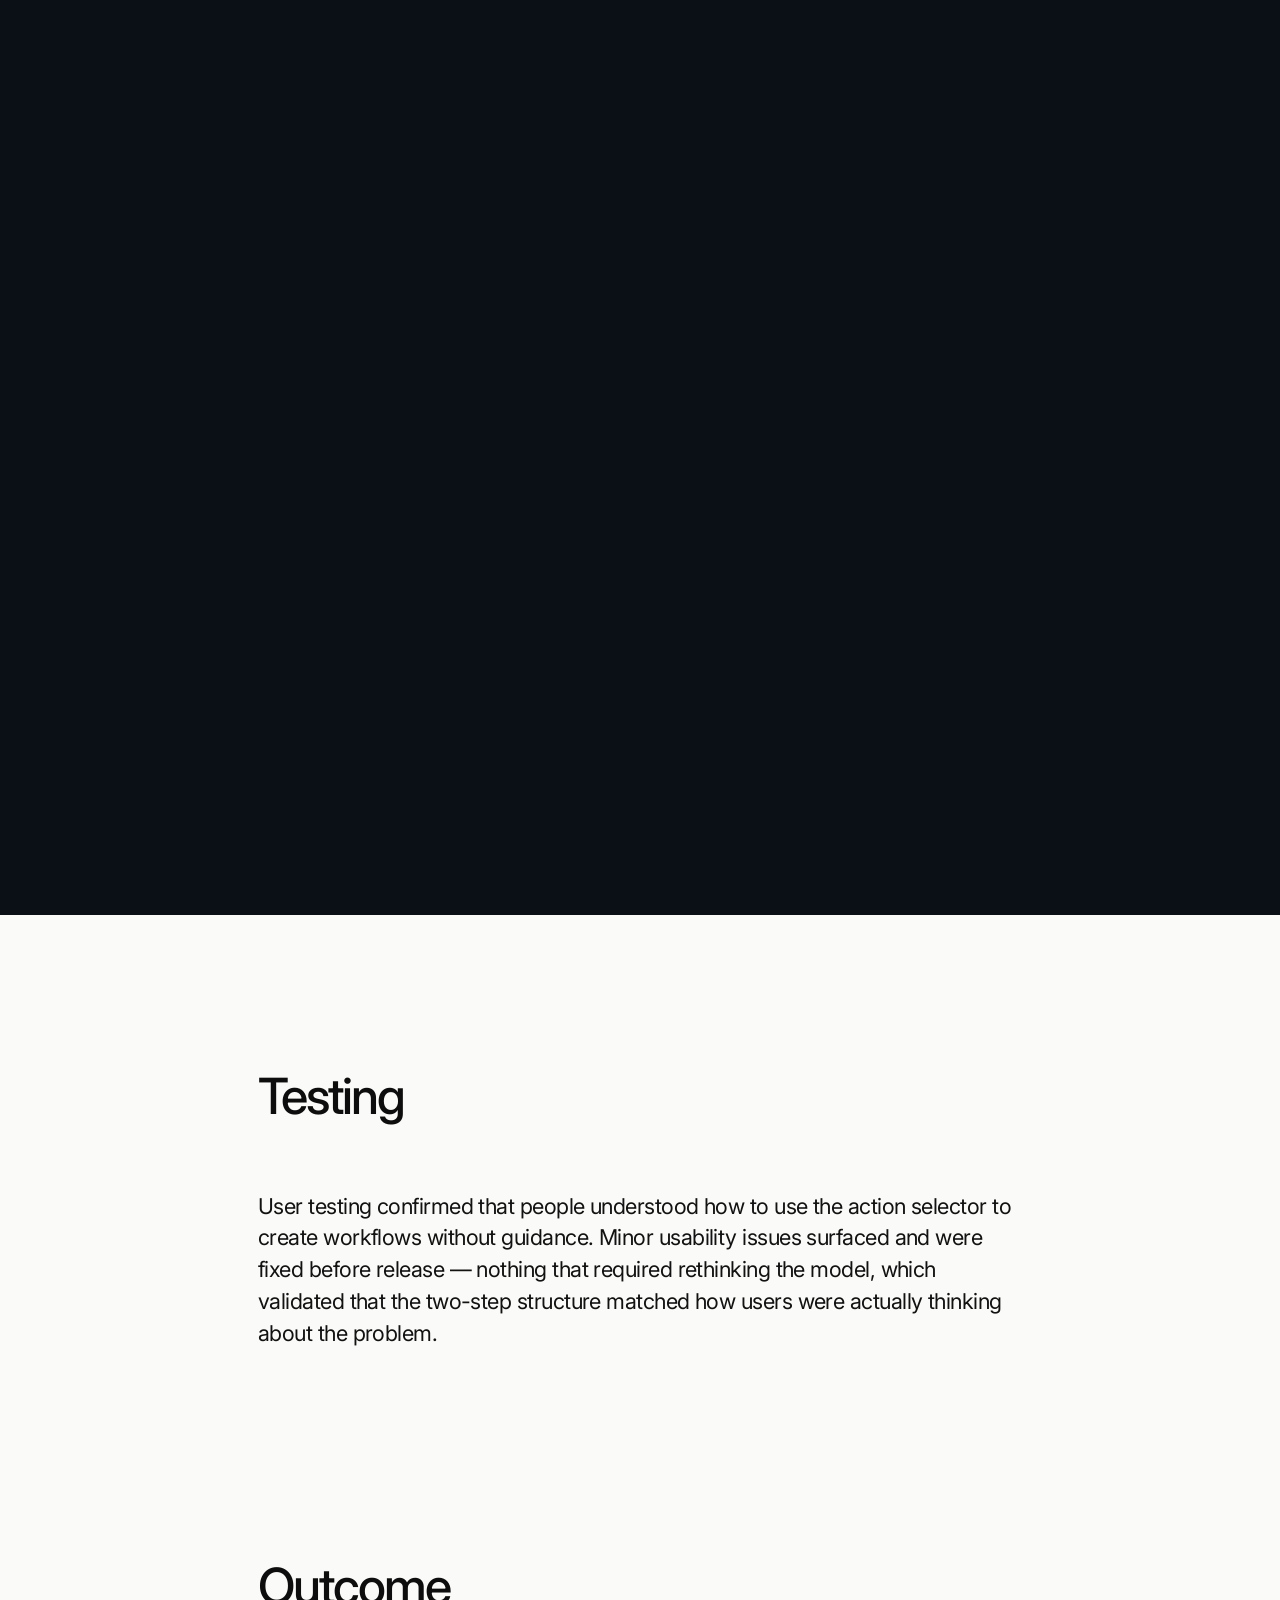
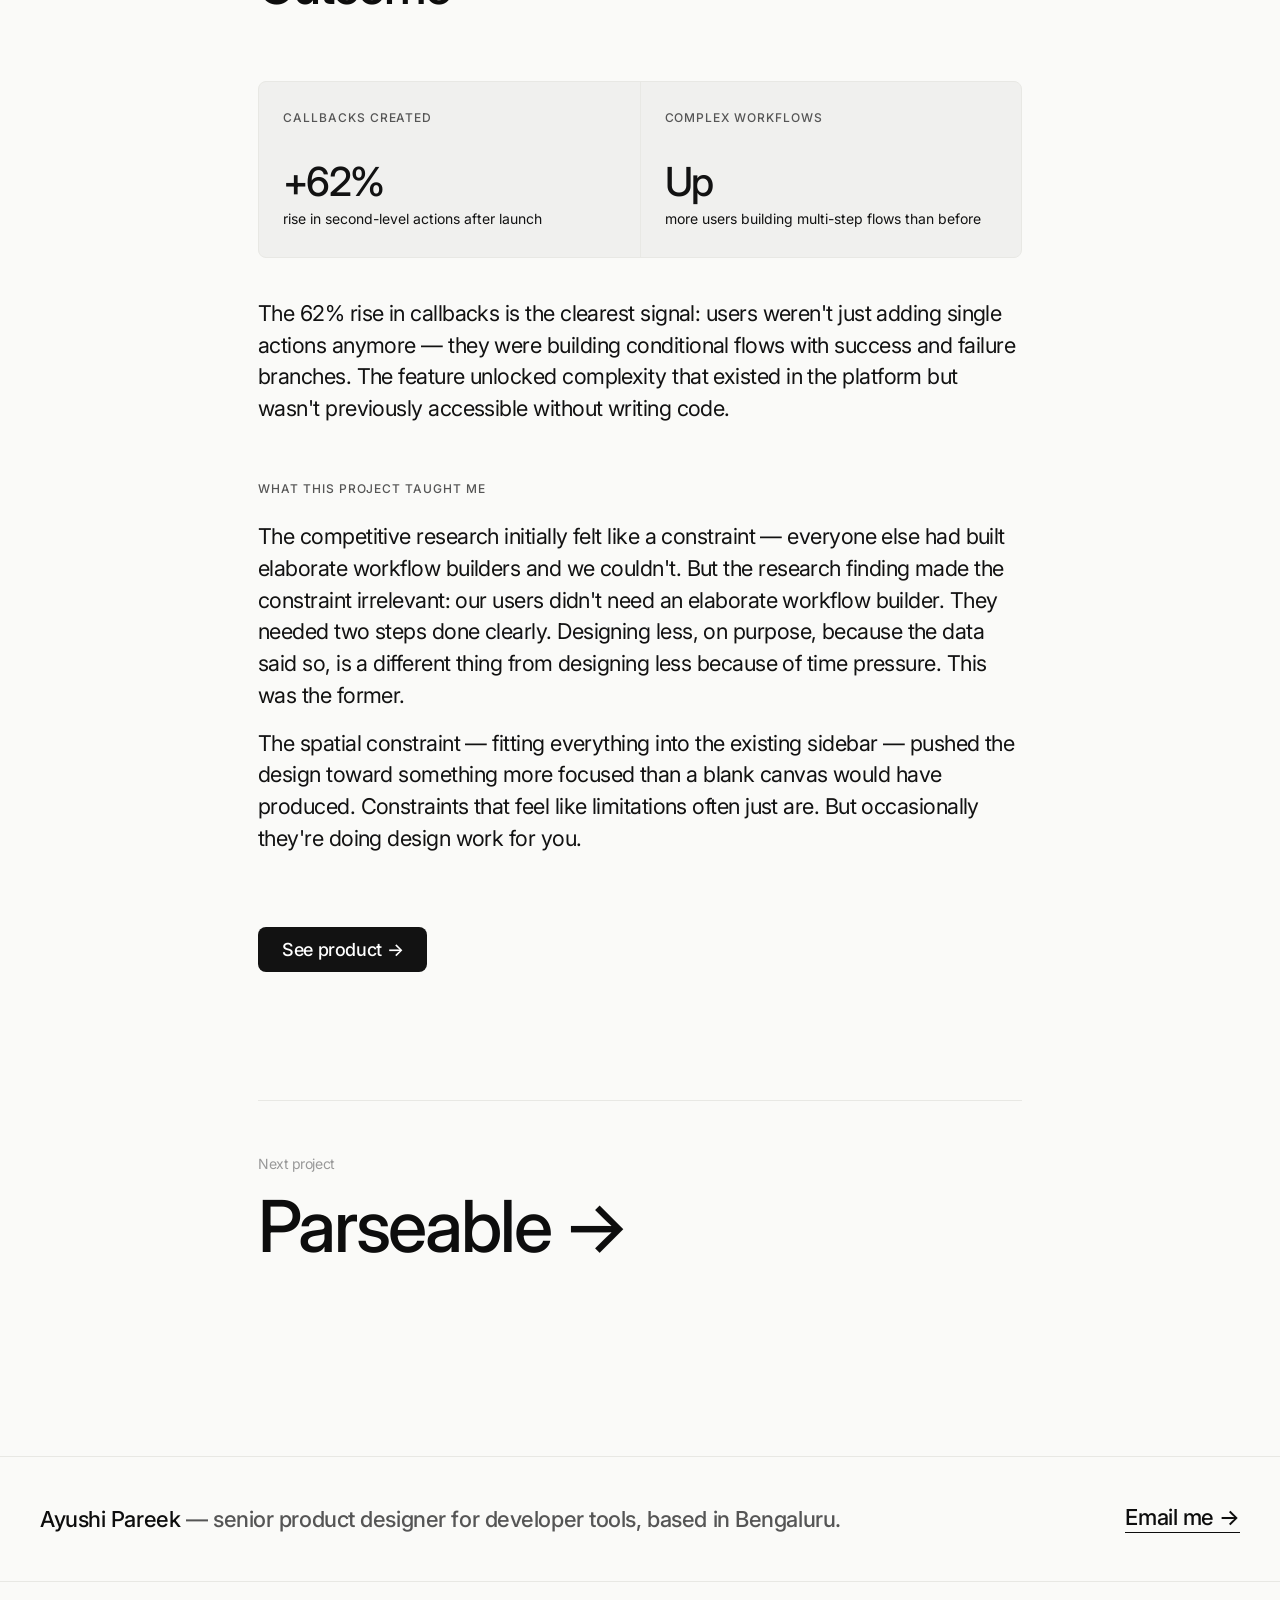
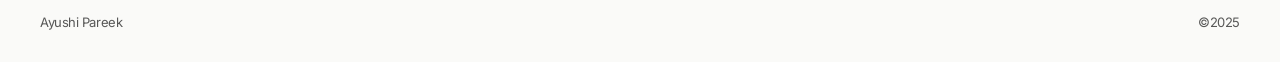
==== commit 6a48b6c6: "Add files via upload" ====
--- a/work/appsmith.html
+++ b/work/appsmith.html
@@ -7,47 +7,35 @@
   <link rel="preconnect" href="https://fonts.googleapis.com">
   <link rel="preconnect" href="https://fonts.gstatic.com" crossorigin>
   <link rel="stylesheet" href="../shared.css">
-  <!-- Theme init: runs before paint to prevent flash of wrong theme -->
-  <script>
-    (function() {
-      var s = localStorage.getItem('theme');
-      var d = window.matchMedia('(prefers-color-scheme: dark)').matches;
-      document.documentElement.classList.add(s === 'dark' || (!s && d) ? 'dark' : 'light');
-    })();
-  </script>
+  
 </head>
 
-<body>
+<body class="work-page">
 
   <nav id="nav">
-    <a href="../index.html" class="nav-name">Ayushi Pareek</a>
-    <div class="nav-right">
-      <ul class="nav-links">
-        <li><a href="../index.html#work">Work</a></li>
-        <li><a href="../index.html#about">About</a></li>
-        <li><a href="../index.html#contact">Contact</a></li>
-      </ul>
-      <button class="theme-toggle" id="theme-toggle" aria-label="Toggle theme">
-        <svg class="icon-sun" viewBox="0 0 16 16" fill="none" xmlns="http://www.w3.org/2000/svg">
-          <circle cx="8" cy="8" r="3" stroke="currentColor" stroke-width="1.25"/>
-          <line x1="8" y1="1" x2="8" y2="3" stroke="currentColor" stroke-width="1.25" stroke-linecap="round"/>
-          <line x1="8" y1="13" x2="8" y2="15" stroke="currentColor" stroke-width="1.25" stroke-linecap="round"/>
-          <line x1="1" y1="8" x2="3" y2="8" stroke="currentColor" stroke-width="1.25" stroke-linecap="round"/>
-          <line x1="13" y1="8" x2="15" y2="8" stroke="currentColor" stroke-width="1.25" stroke-linecap="round"/>
-          <line x1="2.93" y1="2.93" x2="4.34" y2="4.34" stroke="currentColor" stroke-width="1.25" stroke-linecap="round"/>
-          <line x1="11.66" y1="11.66" x2="13.07" y2="13.07" stroke="currentColor" stroke-width="1.25" stroke-linecap="round"/>
-          <line x1="2.93" y1="13.07" x2="4.34" y2="11.66" stroke="currentColor" stroke-width="1.25" stroke-linecap="round"/>
-          <line x1="11.66" y1="4.34" x2="13.07" y2="2.93" stroke="currentColor" stroke-width="1.25" stroke-linecap="round"/>
-        </svg>
-        <svg class="icon-moon" viewBox="0 0 16 16" fill="none" xmlns="http://www.w3.org/2000/svg">
-          <path d="M13.5 10A6 6 0 0 1 6 2.5a6 6 0 1 0 7.5 7.5z" stroke="currentColor" stroke-width="1.25" stroke-linecap="round" stroke-linejoin="round"/>
-        </svg>
-      </button>
+    <div class="container">
+      <a href="../index.html" class="nav-name">
+        <img src="../assets/logo-mark.svg" alt="Ayushi Pareek" style="height: 2rem;">
+      </a>
+      <div class="nav-right">
+        <ul class="nav-links">
+          <li><a href="../index.html#work" class="text-nav">Work</a></li>
+          <li><a href="../index.html#about" class="text-nav">About</a></li>
+          <li><a href="../index.html#contact" class="text-nav">Contact</a></li>
+        </ul>
+        
+      </div>
     </div>
   </nav>
 
-  <div class="wrap">
-    <div class="breadcrumb fade-in">
+  <div class="hero-section">
+    <div class="wrap">
+      <h1 class="page-title fade-in d1 text-hero">Appsmith</h1>
+    </div>
+  </div>
+
+  <div class="wrap">
+    <div class="breadcrumb fade-in d2 text-breadcrumb">
       <a href="../index.html">Home</a>
       <span>→</span>
       <a href="../index.html#work">Work</a>
@@ -55,36 +43,36 @@
       <span>Appsmith</span>
     </div>
 
-    <h1 class="page-title fade-in d1">Appsmith</h1>
-
     <div class="overview-grid fade-in d2">
       <div class="overview-body">
-        <h2>Overview</h2>
-        <p>Appsmith is an open-source platform that lets backend developers build and deploy internal applications without front-end expertise. Developers drag widgets onto a canvas, configure them through a property pane, and write JavaScript where they need logic.</p>
-        <p>I was brought in to design a no-code solution for creating workflows — the behaviour that happens when a user interacts with a widget. I owned the interaction model and visual design end-to-end, working with a PM to define requirements and a design manager for final review.</p>
-        <a href="https://www.appsmith.com" class="see-link" target="_blank" rel="noopener">See product →</a>
+        <h2 class="text-h2">Overview</h2>
+        <p class="text-body">Appsmith is an open-source platform that lets backend developers build and deploy internal applications without front-end expertise. Developers drag widgets onto a canvas, configure them through a property pane, and write JavaScript where they need logic.</p>
+        <p class="text-body">I was brought in to design a no-code solution for creating workflows — the behaviour that happens when a user interacts with a widget. I owned the interaction model and visual design end-to-end, working with a PM to define requirements and a design manager for final review.</p>
+<a href="https://www.appsmith.com" class="btn-primary text-button" target="_blank" rel="noopener">See product →</a>
       </div>
       <div>
-        <div class="sidebar-block">
-          <p class="sidebar-label">My contribution</p>
-          <div class="sidebar-items">
-            Interaction design<br>
-            Visual design<br>
-            Component design<br>
-            Developer handoff
-          </div>
-        </div>
-        <div class="sidebar-block">
-          <p class="sidebar-label">The team</p>
-          <div class="sidebar-items">
-            1 × product designer<br>
-            1 × PM<br>
-            1 × design manager
-          </div>
-        </div>
-        <div class="sidebar-block">
-          <p class="sidebar-label">Type</p>
-          <div class="sidebar-items">New feature on existing product</div>
+        <div class="sidebar-grid">
+          <div class="sidebar-block">
+            <p class="sidebar-label text-sidebar-label">My contribution</p>
+            <div class="sidebar-items text-sidebar-value">
+              Interaction design<br>
+              Visual design<br>
+              Component design<br>
+              Developer handoff
+            </div>
+          </div>
+          <div class="sidebar-block">
+            <p class="sidebar-label text-sidebar-label">The team</p>
+            <div class="sidebar-items text-sidebar-value">
+              1 × product designer<br>
+              1 × PM<br>
+              1 × design manager
+            </div>
+          </div>
+          <div class="sidebar-block">
+            <p class="sidebar-label text-sidebar-label">Type</p>
+            <div class="sidebar-items text-sidebar-value">New feature on existing product</div>
+          </div>
         </div>
       </div>
     </div>
@@ -98,15 +86,18 @@
 
   <div class="wrap">
     <div class="case-section fade-in">
-      <h2>The problem</h2>
-      <h3>Workflows existed, but only if you could write them</h3>
-      <p>Before this feature, adding behaviour to a widget meant writing JavaScript. That worked for developers who were comfortable with code — but Appsmith's whole premise is that not everyone building internal tools needs to be. For users who weren't confident writing JS, widgets sat largely static. The more powerful the platform became, the wider this gap grew.</p>
-      <p>Research and user interviews confirmed the hypothesis: there was real demand for a no-code way to attach actions to widgets, and it was blocking a portion of users from building anything meaningful at all.</p>
-
-      <h3>What "no-code workflow" actually needed to mean</h3>
-      <p>The insight from research that shaped the entire design: users who needed no-code support rarely needed more than two steps. Define what happens on success and what happens on failure — that covers the vast majority of real workflows. Users building something more complex than that almost always knew JavaScript and would write it themselves. The design didn't need to be a full visual programming environment. It needed to be exactly two steps, done well.</p>
-    </div>
-  </div>
+      <h2 class="text-h2">The problem</h2>
+      <h3 class="text-h3">Workflows existed, but only if you could write them</h3>
+      <p class="text-body">Before this feature, adding behaviour to a widget meant writing JavaScript. That worked for developers who were comfortable with code — but Appsmith's whole premise is that not everyone building internal tools needs to be. For users who weren't confident writing JS, widgets sat largely static. The more powerful the platform became, the wider this gap grew.</p>
+      <p class="text-body">Research and user interviews confirmed the hypothesis: there was real demand for a no-code way to attach actions to widgets, and it was blocking a portion of users from building anything meaningful at all.</p>
+
+      <h3 class="text-h3">What "no-code workflow" actually needed to mean</h3>
+      <p class="text-body">The insight from research that shaped the entire design: users who needed no-code support rarely needed more than two steps. Define what happens on success and what happens on failure — that covers the vast majority of real workflows. Users building something more complex than that almost always knew JavaScript and would write it themselves. The design didn't need to be a full visual programming environment. It needed to be exactly two steps, done well.</p>
+    </div>
+  </div>
+
+  <div class="spacer"></div>
+  <div class="spacer"></div>
 
   <div class="full-img r169 fade-in" style="background:#0d1520;">
     <!-- <img src="../assets/appsmith-workflow-diagram.jpg" alt="Two-step workflow diagram"> -->
@@ -116,21 +107,23 @@
 
   <div class="wrap">
     <div class="case-section fade-in">
-      <h2>The constraint that made it better</h2>
-      <h3>No new screens</h3>
-      <p>The hard constraint on this project was spatial: the action selector had to live inside the existing property pane sidebar. Adding a new full screen would have broken the established interaction pattern of the platform — the property pane is where widget configuration happens, and that pattern had to hold.</p>
-      <p>Most competitors had built elaborate, full-page workflow builders. We couldn't replicate that, and once I understood the two-step insight from research, I realised we didn't need to. The constraint and the finding pointed in the same direction: keep it small, keep it focused, and trust that users who need more will write JavaScript.</p>
-
-      <h3>What I designed</h3>
-      <p>The action selector drops down inline from a widget event — the moment a developer clicks to configure what happens on a click or search, the selector opens in context. Step one: choose an action from a categorised list. Step two: define what happens on success and what happens on failure, each of which can itself chain to another action. That's the full depth of the no-code path.</p>
-      <p>Callbacks — the on-success and on-failure branches — are surfaced directly in the property pane as collapsible sections, so developers can see the shape of a workflow at a glance without expanding everything. The component handles the common case cleanly and steps aside for JS when users need it.</p>
-    </div>
-  </div>
+      <h2 class="text-h2">The constraint that made it better</h2>
+      <h3 class="text-h3">No new screens</h3>
+      <p class="text-body">The hard constraint on this project was spatial: the action selector had to live inside the existing property pane sidebar. Adding a new full screen would have broken the established interaction pattern of the platform — the property pane is where widget configuration happens, and that pattern had to hold.</p>
+      <p class="text-body">Most competitors had built elaborate, full-page workflow builders. We couldn't replicate that, and once I understood the two-step insight from research, I realised we didn't need to. The constraint and the finding pointed in the same direction: keep it small, keep it focused, and trust that users who need more will write JavaScript.</p>
+
+      <h3 class="text-h3">What I designed</h3>
+      <p class="text-body">The action selector drops down inline from a widget event — the moment a developer clicks to configure what happens on a click or search, the selector opens in context. Step one: choose an action from a categorised list. Step two: define what happens on success and what happens on failure, each of which can itself chain to another action. That's the full depth of the no-code path.</p>
+      <p class="text-body">Callbacks — the on-success and on-failure branches — are surfaced directly in the property pane as collapsible sections, so developers can see the shape of a workflow at a glance without expanding everything. The component handles the common case cleanly and steps aside for JS when users need it.</p>
+    </div>
+  </div>
+
+  <div class="spacer"></div>
+  <div class="spacer"></div>
 
   <div class="full-img r169 fade-in" style="background:#0d1218;">
     <!-- <img src="../assets/appsmith-action-selector.jpg" alt="Action selector components"> -->
   </div>
-  <div class="spacer-sm"></div>
   <div class="full-img r43 fade-in" style="background:#0a1015;">
     <!-- <img src="../assets/appsmith-callbacks.jpg" alt="Callback configuration in property pane"> -->
   </div>
@@ -139,43 +132,47 @@
 
   <div class="wrap">
     <div class="case-section fade-in">
-      <h2>Testing</h2>
-      <p>User testing confirmed that people understood how to use the action selector to create workflows without guidance. Minor usability issues surfaced and were fixed before release — nothing that required rethinking the model, which validated that the two-step structure matched how users were actually thinking about the problem.</p>
-    </div>
-  </div>
-
-  <div class="spacer"></div>
-
-  <div class="wrap">
-    <div class="case-section fade-in">
-      <h2>Outcome</h2>
-
-      <div style="display: grid; grid-template-columns: repeat(2, minmax(0, 1fr)); gap: 1px; background: var(--border); border: 1px solid var(--border); border-radius: 8px; overflow: hidden; margin-bottom: 2.5rem;">
-        <div style="background: var(--surface); padding: 1.75rem 1.5rem;">
-          <p style="font-size: 0.75rem; font-weight: 600; letter-spacing: 0.08em; text-transform: uppercase; color: var(--grey2); margin-bottom: 0.6rem;">Callbacks created</p>
-          <p style="font-size: 2.5rem; font-weight: 800; letter-spacing: -0.04em; color: var(--white); line-height: 1; margin-bottom: 0.5rem;">+62%</p>
-          <p style="font-size: 0.875rem; color: var(--grey2); font-weight: 300; margin: 0;">rise in second-level actions after launch</p>
+      <h2 class="text-h2">Testing</h2>
+      <p class="text-body">User testing confirmed that people understood how to use the action selector to create workflows without guidance. Minor usability issues surfaced and were fixed before release — nothing that required rethinking the model, which validated that the two-step structure matched how users were actually thinking about the problem.</p>
+    </div>
+  </div>
+
+  <div class="spacer"></div>
+
+  <div class="wrap">
+    <div class="case-section fade-in">
+      <h2 class="text-h2">Outcome</h2>
+
+      <div class="outcome-grid cols-2">
+        <div class="outcome-card">
+          <p class="outcome-label text-outcome-label">Callbacks created</p>
+          <div class="outcome-stat-block">
+            <p class="outcome-stat text-outcome-stat">+62%</p>
+            <p class="outcome-desc text-outcome-desc">rise in second-level actions after launch</p>
+          </div>
         </div>
-        <div style="background: var(--surface); padding: 1.75rem 1.5rem;">
-          <p style="font-size: 0.75rem; font-weight: 600; letter-spacing: 0.08em; text-transform: uppercase; color: var(--grey2); margin-bottom: 0.6rem;">Complex workflows</p>
-          <p style="font-size: 2.5rem; font-weight: 800; letter-spacing: -0.04em; color: var(--white); line-height: 1; margin-bottom: 0.5rem;">Up</p>
-          <p style="font-size: 0.875rem; color: var(--grey2); font-weight: 300; margin: 0;">more users building multi-step flows than before</p>
+        <div class="outcome-card">
+          <p class="outcome-label text-outcome-label">Complex workflows</p>
+          <div class="outcome-stat-block">
+            <p class="outcome-stat text-outcome-stat">Up</p>
+            <p class="outcome-desc text-outcome-desc">more users building multi-step flows than before</p>
+          </div>
         </div>
       </div>
 
-      <p style="font-size: 1.0625rem; line-height: 1.75; color: var(--grey1); font-weight: 300; margin-bottom: 2.5rem;">The 62% rise in callbacks is the clearest signal: users weren't just adding single actions anymore — they were building conditional flows with success and failure branches. The feature unlocked complexity that existed in the platform but wasn't previously accessible without writing code.</p>
-
-      <div style="border-left: 1px solid var(--border); padding-left: 1.5rem; margin-bottom: 2.5rem;">
-        <p style="font-size: 0.75rem; font-weight: 600; letter-spacing: 0.08em; text-transform: uppercase; color: var(--grey2); margin-bottom: 1rem;">What this project taught me</p>
-        <p style="font-size: 1.0625rem; line-height: 1.75; color: var(--grey1); font-weight: 300; margin-bottom: 1rem;">The competitive research initially felt like a constraint — everyone else had built elaborate workflow builders and we couldn't. But the research finding made the constraint irrelevant: our users didn't need an elaborate workflow builder. They needed two steps done clearly. Designing less, on purpose, because the data said so, is a different thing from designing less because of time pressure. This was the former.</p>
-        <p style="font-size: 1.0625rem; line-height: 1.75; color: var(--grey1); font-weight: 300; margin: 0;">The spatial constraint — fitting everything into the existing sidebar — pushed the design toward something more focused than a blank canvas would have produced. Constraints that feel like limitations often just are. But occasionally they're doing design work for you.</p>
-      </div>
-
-      <a href="https://www.appsmith.com" class="see-link" target="_blank" rel="noopener">See product →</a>
-    </div>
-
-    <div class="next-project fade-in">
-      <p class="next-label">Next project</p>
+      <p class="outcome-summary text-body">The 62% rise in callbacks is the clearest signal: users weren't just adding single actions anymore — they were building conditional flows with success and failure branches. The feature unlocked complexity that existed in the platform but wasn't previously accessible without writing code.</p>
+
+      <div class="reflection-block">
+        <p class="reflection-title text-reflection-title">What this project taught me</p>
+        <p class="text-body">The competitive research initially felt like a constraint — everyone else had built elaborate workflow builders and we couldn't. But the research finding made the constraint irrelevant: our users didn't need an elaborate workflow builder. They needed two steps done clearly. Designing less, on purpose, because the data said so, is a different thing from designing less because of time pressure. This was the former.</p>
+        <p class="text-body">The spatial constraint — fitting everything into the existing sidebar — pushed the design toward something more focused than a blank canvas would have produced. Constraints that feel like limitations often just are. But occasionally they're doing design work for you.</p>
+      </div>
+
+<a href="https://www.appsmith.com" class="btn-primary text-button" target="_blank" rel="noopener">See product →</a>
+    </div>
+
+    <div class="next-project fade-in text-next-project">
+      <p class="next-label text-next-label">Next project</p>
       <a href="parseable.html" class="next-link">
         <span class="next-title">Parseable</span>
         <span class="next-arrow">→</span>
@@ -184,18 +181,72 @@
   </div>
 
   <div class="footer-strip">
-    <p class="footer-bio"><strong>Ayushi Pareek</strong> — senior product designer for developer tools, based in Bengaluru.</p>
-    <a href="mailto:ayushipareek@gmail.com" class="email-cta">Email me →</a>
-  </div>
-
-  <footer>
-    <span>Ayushi Pareek</span>
-    <span>©2025</span>
+    <div class="footer-strip-inner">
+      <p class="footer-bio"><strong>Ayushi Pareek</strong> — senior product designer for developer tools, based in Bengaluru.</p>
+      <a href="mailto:ayushipareek1@gmail.com" class="email-cta text-button">Email me →</a>
+    </div>
+  </div>
+
+  <footer class="text-footer">
+    <div class="container">
+      <span class="text-footer">Ayushi Pareek</span>
+      <span class="text-footer">©2025</span>
+    </div>
   </footer>
 
   <script>
     const nav = document.getElementById('nav');
-    window.addEventListener('scroll', () => { nav.classList.toggle('scrolled', window.scrollY > 40); }, { passive: true });
+    const heroSection = document.querySelector('.hero-section');
+    let ambientStartTime = Date.now();
+    const ambientDuration = 24000;
+
+    const lightGradient = [
+      { time: 0, color: '#e9f6f1' },
+      { time: 0.16, color: '#eef4df' },
+      { time: 0.33, color: '#eff6ed' },
+      { time: 0.5, color: '#eaf4ff' },
+      { time: 0.66, color: '#f7e9ee' },
+      { time: 0.83, color: '#f9e6eb' },
+      { time: 1, color: '#e9f6f1' }
+    ];
+
+    function getGradientColor(progress) {
+      const colors = lightGradient;
+      for (let i = 0; i < colors.length - 1; i++) {
+        if (progress >= colors[i].time && progress <= colors[i + 1].time) {
+          const segmentProgress = (progress - colors[i].time) / (colors[i + 1].time - colors[i].time);
+          const c1 = colors[i].color;
+          const c2 = colors[i + 1].color;
+          const r1 = parseInt(c1.slice(1,3), 16), g1 = parseInt(c1.slice(3,5), 16), b1 = parseInt(c1.slice(5,7), 16);
+          const r2 = parseInt(c2.slice(1,3), 16), g2 = parseInt(c2.slice(3,5), 16), b2 = parseInt(c2.slice(5,7), 16);
+          const r = Math.round(r1 + (r2 - r1) * segmentProgress);
+          const g = Math.round(g1 + (g2 - g1) * segmentProgress);
+          const b = Math.round(b1 + (b2 - b1) * segmentProgress);
+          return `#${r.toString(16).padStart(2,'0')}${g.toString(16).padStart(2,'0')}${b.toString(16).padStart(2,'0')}`;
+        }
+      }
+      return colors[0].color;
+    }
+
+    function updateNavBackground() {
+      const scrollY = window.scrollY;
+      const heroHeight = heroSection ? heroSection.offsetHeight : 600;
+      
+      if (scrollY > 40) {
+        const scrollProgress = Math.min(scrollY / heroHeight, 1);
+        const ambientProgress = ((Date.now() - ambientStartTime) % ambientDuration) / ambientDuration;
+        const combinedProgress = Math.min(scrollProgress + ambientProgress * 0.3, 1);
+        const bgColor = getGradientColor(combinedProgress);
+        nav.style.backgroundColor = bgColor;
+        nav.classList.add('scrolled');
+      } else {
+        nav.style.backgroundColor = 'transparent';
+        nav.classList.remove('scrolled');
+      }
+    }
+
+    window.addEventListener('scroll', updateNavBackground, { passive: true });
+    setInterval(updateNavBackground, 100);
 
     const obs = new IntersectionObserver((entries) => {
       entries.forEach(e => { if (e.isIntersecting) { e.target.classList.add('visible'); obs.unobserve(e.target); } });
@@ -205,14 +256,6 @@
       if (el.getBoundingClientRect().top < window.innerHeight) { el.classList.add('visible'); }
       else { obs.observe(el); }
     });
-
-    document.getElementById('theme-toggle').addEventListener('click', function() {
-      const html = document.documentElement;
-      const isDark = html.classList.contains('dark');
-      html.classList.remove('dark', 'light');
-      html.classList.add(isDark ? 'light' : 'dark');
-      localStorage.setItem('theme', isDark ? 'light' : 'dark');
-    });
   </script>
 
 </body>
--- a/shared.css
+++ b/shared.css
@@ -1,14 +1,9 @@
-/* ═══════════════════════════════════════════════════
-   shared.css — Ayushi Pareek Portfolio
-   Single source of truth. All pages link to this.
-   ═══════════════════════════════════════════════════ */
-
 @import url('https://fonts.googleapis.com/css2?family=Inter:wght@300;400;500;600;700;800;900&display=swap');
 
 /* ── RESET ── */
 *, *::before, *::after { box-sizing: border-box; margin: 0; padding: 0; }
 
-/* ── VARIABLES: LIGHT (default) ── */
+/* ── VARIABLES: LIGHT ── */
 :root {
   --bg:      #fafaf8;
   --surface: #f0f0ee;
@@ -16,40 +11,29 @@
   --white:   #0d0d0d;
   --grey1:   #555555;
   --grey2:   #999999;
-  --max:     780px;
-}
-
-/* ── VARIABLES: DARK (JS toggle) ── */
-html.dark {
-  --bg:      #0d0d0d;
-  --surface: #161616;
-  --border:  #2a2a2a;
-  --white:   #ffffff;
-  --grey1:   #a0a0a0;
-  --grey2:   #5a5a5a;
-}
-
-/* ── VARIABLES: DARK (system preference) ── */
-@media (prefers-color-scheme: dark) {
-  html:not(.light) {
-    --bg:      #0d0d0d;
-    --surface: #161616;
-    --border:  #2a2a2a;
-    --white:   #ffffff;
-    --grey1:   #a0a0a0;
-    --grey2:   #5a5a5a;
-  }
-}
-
-/* ── BASE ── */
-html { font-size: 16px; -webkit-font-smoothing: antialiased; }
+  --max:     844px;
+}
+
+/* ── BASE TYPOGRAPHY ── */
+html {
+  font-size: 16px;
+  -webkit-font-smoothing: antialiased;
+  background: var(--bg);
+  scroll-padding-top: 100px;
+}
+
+nav {
+  height: 80px;
+}
 
 body {
-  background: var(--bg);
+  background: transparent;
   color: var(--white);
   font-family: 'Inter', system-ui, sans-serif;
-  font-size: 1rem;
-  line-height: 1.6;
+  font-size: 1.375rem;
+  line-height: 2rem;
+  letter-spacing: -0.02em;
+  font-weight: 400;
   overflow-x: hidden;
   transition: background 0.2s ease, color 0.2s ease;
 }
@@ -64,41 +48,31 @@
   position: fixed;
   top: 0; left: 0; right: 0;
   z-index: 100;
+  background: transparent;
+  transition: border-color 0.3s;
+  border-bottom: 1px solid transparent;
+}
+
+nav .container {
   display: flex;
   justify-content: space-between;
   align-items: center;
-  padding: 1.5rem 2.5rem;
-  transition: background 0.3s, border-color 0.3s;
-  border-bottom: 1px solid transparent;
-}
-
-/* Light scrolled */
+  padding-top: 1.5rem;
+  padding-bottom: 1.5rem;
+}
+
 nav.scrolled {
-  background: rgba(250, 250, 248, 0.92);
   backdrop-filter: blur(12px);
   -webkit-backdrop-filter: blur(12px);
   border-bottom-color: var(--border);
 }
 
-/* Dark scrolled — JS toggle */
-html.dark nav.scrolled {
-  background: rgba(13, 13, 13, 0.92);
-}
-
-/* Dark scrolled — system preference */
-@media (prefers-color-scheme: dark) {
-  html:not(.light) nav.scrolled {
-    background: rgba(13, 13, 13, 0.92);
-  }
-}
-
 .nav-name {
-  font-size: 0.9375rem;
-  font-weight: 600;
+  font-size: 1.25rem;
+  font-weight: 500;
   letter-spacing: -0.02em;
 }
 
-/* Wrapper for links + toggle — keeps them right-aligned together */
 .nav-right {
   display: flex;
   align-items: center;
@@ -112,58 +86,283 @@
 }
 
 .nav-links a {
-  font-size: 0.875rem;
-  font-weight: 400;
+  font-weight: 400;
+  color: #121212;
+  transition: color 0.15s;
+  position: relative;
+  text-decoration: none;
+}
+
+.nav-links a::after {
+  content: '';
+  position: absolute;
+  left: 0;
+  bottom: -5px;
+  width: 0;
+  height: 1.4px;
+  background: rgba(18, 18, 18, 0.8);
+  transition: width 0.25s ease;
+}
+
+.nav-links a:hover::after {
+  width: 100%;
+}
+
+/* ─────────────────────────────────────────
+   TYPOGRAPHY CLASSES
+   ───────────────────────────────────────── */
+
+/* Hero H1 — Homepage hero name + title, Case study page title */
+.text-hero {
+  font-size: clamp(2.375rem, 5.6vw, 5rem);
+  font-weight: 500;
+  letter-spacing: -0.05em;
+  line-height: 1.06;
+}
+
+/* About — Primary text ("I'm Ben...") */
+.text-about-primary {
+  font-size: clamp(1.375rem, 2.2vw, 2rem);
+  font-weight: 500;
+  letter-spacing: -0.025em;
+  line-height: 1.41;
+  max-width: 85%;
+}
+
+/* About — Secondary text ("I was most recently...") */
+.text-about-secondary {
+  font-size: clamp(1.125rem, 1.7vw, 1.5rem);
+  font-weight: 400;
+  letter-spacing: -0.025em;
+  line-height: 1.46;
+}
+
+/* Skills display — Large skills list items */
+.text-skills {
+  font-size: clamp(2.25rem, 5.6vw, 5rem);
+  font-weight: 500;
+  letter-spacing: -0.05em;
+  line-height: 1.06;
+}
+
+/* Section label — "Work", "About", "Experience", "Process" */
+/* H2 — overview inside case study (same styling) */
+.text-section-label,
+.text-h2 {
+  font-size: clamp(1.75rem, 3.9vw, 3.5rem);
+  font-weight: 500;
+  letter-spacing: -0.04em;
+  line-height: 1.2;
+  padding-bottom: 2rem;
+}
+
+/* H3 — Sub-heading ("Breaking down the project") */
+.text-h3 {
+  font-size: clamp(1.375rem, 2.2vw, 2rem);
+  font-weight: 500;
+  letter-spacing: -0.025em;
+  line-height: 1.19;
+}
+
+/* Body — Homepage about section, Case study paragraphs */
+.text-body {
+  font-size: clamp(1.125rem, 1.7vw, 1.5rem);
+  font-weight: 400;
+  letter-spacing: -0.025em;
+  line-height: 1.46;
+}
+
+.work-page .text-body {
+  color: #121212;
+}
+
+.work-page .btn-primary {
+  display: inline-block;
+  margin-top: 2rem;
+}
+
+/* Next project title — "Appsmith →" in case study footer */
+.text-next-project {
+  font-size: clamp(2.25rem, 5.6vw, 5rem);
+  font-weight: 500;
+  line-height: 1.06;
+}
+
+.next-title {
+  letter-spacing: -0.03em;
+  position: relative;
+  text-decoration: none;
+}
+
+.next-title::after {
+  content: '';
+  position: absolute;
+  left: 0;
+  bottom: -2px;
+  width: 0;
+  height: 1.4px;
+  background: rgba(18, 18, 18, 0.8);
+  transition: width 0.25s ease;
+}
+
+.next-link:hover .next-title::after {
+  width: 100%;
+}
+}
+
+/* Work card title — "Parseable →" on homepage */
+.text-work-card-title {
+  font-size: clamp(1.25rem, 1.7vw, 1.5rem);
+  font-weight: 500;
+  letter-spacing: -0.025em;
+  line-height: 1.21;
+}
+
+/* Work card description — "Log analytics and..." */
+.text-work-card-desc {
+  font-size: clamp(1.125rem, 1.7vw, 1.5rem);
+  font-weight: 400;
+  letter-spacing: -0.025em;
+  line-height: 1.46;
+  padding-left: 4px;
+}
+
+/* Nav links — Work, About, Contact */
+/* Nav name — "Ayushi Pareek" */
+.text-nav {
+  font-size: clamp(1rem, 1.4vw, 1.25rem);
+  font-weight: 500;
+  letter-spacing: -0.02em;
+  line-height: 1.2;
+}
+
+/* Breadcrumb — Home → Work → Parseable */
+.text-breadcrumb {
+  font-size: clamp(0.875rem, 1.1vw, 1rem);
+  font-weight: 500;
+  letter-spacing: -0.02em;
+  line-height: 1.44;
+}
+
+/* Sidebar label — "My contribution", "The team" */
+.text-sidebar-label {
+  font-size: clamp(0.9375rem, 1.4vw, 1.25rem);
+  font-weight: 500;
+  letter-spacing: -0.02em;
+  line-height: 1.45;
+  color: #121212;
+}
+
+/* Sidebar value — "1 × product designer" */
+.text-sidebar-value {
+  font-size: clamp(0.9375rem, 1.4vw, 1.25rem);
+  font-weight: 400;
+  letter-spacing: -0.02em;
+  line-height: 1.45;
+}
+
+/* Experience company — "Parseable", "Appsmith" */
+/* Experience role — "Product Designer" */
+.text-experience-company,
+.text-experience-role {
+  font-size: clamp(1.375rem, 2.2vw, 2rem);
+  font-weight: 500;
+  letter-spacing: -0.025em;
+  line-height: 1.19;
+}
+
+/* Experience dates — "2025 – 2026" */
+.text-experience-dates {
+  font-size: clamp(1.125rem, 1.7vw, 1.5rem);
+  font-weight: 400;
+  letter-spacing: -0.025em;
+  line-height: 1.46;
+}
+
+/* Button — "See full CV →", "See product →" */
+.text-button {
+  font-size: clamp(0.75rem, 1vw, 0.875rem);
+  font-weight: 500;
+  letter-spacing: -0.02em;
+  line-height: 1.18;
+}
+
+/* Links — "LinkedIn", "Dribbble" */
+.text-link {
+  font-size: clamp(1.375rem, 2.2vw, 2rem);
+  font-weight: 500;
+  letter-spacing: -0.025em;
+  line-height: 1.19;
+}
+
+/* Email helper/placeholder — "your@email.com", "No spam..." */
+.text-email-helper {
+  font-size: clamp(0.875rem, 1.1vw, 1rem);
+  font-weight: 400;
+  letter-spacing: -0.02em;
+  line-height: 1.44;
+}
+
+/* Contact heading — "Have a role in mind?" */
+.text-contact-heading {
+  font-size: clamp(1.75rem, 3.9vw, 3.5rem);
+  font-weight: 500;
+  letter-spacing: -0.04em;
+  line-height: 1.2;
+}
+
+/* Contact email — mailto link */
+.text-contact-email {
+  font-size: clamp(1.125rem, 1.7vw, 1.5rem);
+  font-weight: 500;
+  letter-spacing: -0.02em;
+}
+
+/* Hero title — "Senior product designer for developer tools" */
+.text-hero-title {
+  font-size: clamp(2.375rem, 5.6vw, 5rem);
+  font-weight: 500;
+  letter-spacing: -0.05em;
+  line-height: 1.06;
   color: var(--grey1);
-  transition: color 0.15s;
-}
-
-.nav-links a:hover { color: var(--white); }
-
-/* ── THEME TOGGLE ── */
-.theme-toggle {
-  background: none;
-  border: 1px solid var(--border);
-  border-radius: 2rem;
-  padding: 0.3rem 0.65rem;
-  cursor: pointer;
-  display: flex;
-  align-items: center;
-  gap: 0.35rem;
-  font-size: 0.75rem;
-  font-family: 'Inter', system-ui, sans-serif;
-  font-weight: 400;
+}
+
+/* Hero bio */
+.text-hero-bio {
+  font-size: 2rem;
+  font-weight: 400;
+  letter-spacing: -0.025em;
+  line-height: 1.5;
   color: var(--grey1);
-  transition: border-color 0.15s, color 0.15s, background 0.2s;
-  white-space: nowrap;
-  flex-shrink: 0;
-}
-
-.theme-toggle:hover {
-  border-color: var(--grey1);
-  color: var(--white);
-}
-
-.theme-toggle svg {
-  width: 14px;
-  height: 14px;
-  flex-shrink: 0;
-  display: block;
-}
-
-/* Light mode: show moon, hide sun */
-.icon-sun  { display: none;  }
-.icon-moon { display: block; }
-
-/* Dark mode (JS): show sun, hide moon */
-html.dark .icon-sun  { display: block; }
-html.dark .icon-moon { display: none;  }
-
-/* Dark mode (system preference): show sun, hide moon */
-@media (prefers-color-scheme: dark) {
-  html:not(.light) .icon-sun  { display: block; }
-  html:not(.light) .icon-moon { display: none;  }
-}
+}
+
+@media (max-width: 1023px) {
+  .text-hero-bio {
+    font-size: 1.5rem;
+  }
+}
+
+@media (max-width: 767px) {
+  .text-hero-bio {
+    font-size: 1rem;
+  }
+}
+
+@media (max-width: 1279px) {
+  .text-hero-bio {
+    font-size: clamp(1.5rem, 1.7vw, 2rem);
+  }
+}
+
+.text-hero-bio a {
+  color: #121212;
+  font-weight: 500;
+  text-decoration: underline;
+  text-underline-offset: 4px;
+  transition: opacity 0.15s;
+}
+
+.text-hero-bio a:hover { opacity: 0.7; }
 
 /* ─────────────────────────────────────────
    SHARED LAYOUT
@@ -174,93 +373,136 @@
   padding: 0 2.5rem;
 }
 
-/* Fade-in animation */
-.fade-in { opacity: 0; transform: translateY(16px); transition: opacity 0.55s ease, transform 0.55s ease; }
+.container {
+  max-width: 1280px;
+  margin: 0 auto;
+  padding: 0 2.5rem;
+}
+
+.fade-in { 
+  opacity: 0; 
+  transform: translateY(16px); 
+  transition: opacity 0.55s ease, transform 0.55s ease; 
+}
 .fade-in.visible { opacity: 1; transform: none; }
 .fade-in.d1 { transition-delay: 0.05s; }
 .fade-in.d2 { transition-delay: 0.12s; }
 .fade-in.d3 { transition-delay: 0.20s; }
 .fade-in.d4 { transition-delay: 0.28s; }
 
-/* Divider */
 .divider { height: 1px; background: var(--border); margin: 0 2.5rem; }
 
-/* Shared footer */
 footer {
-  padding: 1.5rem 2.5rem;
   display: flex;
   justify-content: space-between;
   align-items: center;
   flex-wrap: wrap;
   gap: 0.5rem;
-}
-
-footer span, footer a { font-size: 0.8125rem; color: var(--grey2); }
-footer a:hover { color: var(--grey1); }
+  border-top: 1px solid var(--border);
+}
+
+footer .container {
+  padding-top: 1.5rem;
+  padding-bottom: 1.5rem;
+  display: flex;
+  justify-content: space-between;
+  align-items: center;
+  width: 100%;
+  flex-wrap: wrap;
+  gap: 0.5rem;
+}
 
 /* ─────────────────────────────────────────
    INDEX PAGE — HERO
    ───────────────────────────────────────── */
+.hero-section {
+  width: 100%;
+  animation: ambient 24s ease-in-out infinite;
+}
+
 .hero {
-  padding-top: 10rem;
+  padding-top: 12rem;
   padding-bottom: 5rem;
 }
 
 .hero h1 {
-  font-size: clamp(3.25rem, 9vw, 6.5rem);
-  font-weight: 800;
-  line-height: 0.98;
-  letter-spacing: -0.04em;
-  margin-bottom: 2.25rem;
+  margin-bottom: 2rem;
 }
 
 .hero-name { display: block; }
 
-.hero-title {
-  display: block;
-  color: var(--grey1);
-  font-weight: 700;
-}
-
-.hero-bio {
-  font-size: 1.0625rem;
-  line-height: 1.75;
-  color: var(--grey1);
-  font-weight: 300;
-  max-width: 520px;
-}
-
-.hero-bio a {
-  color: var(--white);
-  font-weight: 500;
-  border-bottom: 1px solid var(--border);
-  transition: border-color 0.15s;
-}
-
-.hero-bio a:hover { border-color: var(--white); }
+.hero-bio-section {
+  padding-top: 8rem;
+  padding-bottom: 16rem;
+}
+
+.hero-bio-section .hero-bio { color: var(--grey1); }
 
 /* ── INDEX PAGE — SECTIONS ── */
-.section { padding-top: 5rem; padding-bottom: 1rem; }
-
-.section-heading {
-  font-size: 1.75rem;
-  font-weight: 800;
-  letter-spacing: -0.03em;
-  margin-bottom: 2rem;
+.section { padding-top: 4rem; padding-bottom: 16rem; }
+
+#work .section { scroll-margin-top: 8rem; }
+#about .section { scroll-margin-top: 8rem; }
+#experience .section { scroll-margin-top: 8rem; }
+#skills .section { scroll-margin-top: 8rem; }
+#contact .section { scroll-margin-top: 8rem; }
+#interests .section { scroll-margin-top: 8rem; }
+
+#work .section {
+  border-top: 2px solid #121212;
+  padding-top: 2rem;
+}
+
+#about .section {
+  border-top: 2px solid #121212;
+  padding-top: 2rem;
+}
+
+#experience .section {
+  border-top: none;
+  padding-top: 0;
+}
+
+#experience .exp-section {
+  border-top: none;
+}
+
+.exp-heading-col {
+  border-top: 2px solid #121212;
+  padding-top: 2rem;
+  max-width: 70%;
+  position: sticky;
+  top: 8rem;
+}
+
+#skills .section {
+  border-top: 2px solid #121212;
+  padding-top: 2rem;
+}
+
+#contact .section {
+  border-top: 2px solid #121212;
+  padding-top: 2rem;
+}
+
+.work-list {
+  padding-top: 4rem;
+  display: flex;
+  flex-direction: column;
+  gap: 6rem;
 }
 
 /* ── INDEX PAGE — WORK CARDS ── */
-.work-list { display: flex; flex-direction: column; gap: 3rem; }
-
-.work-card { display: block; border-radius: 4px; overflow: hidden; }
+
+.work-card { display: block; overflow: hidden; }
 
 .work-card-img {
   width: 100%;
   aspect-ratio: 16/9;
   background: var(--surface);
   overflow: hidden;
-  border-radius: 4px;
-  margin-bottom: 1.1rem;
+  border-radius: 20px;
+  margin-bottom: 1.5rem;
   position: relative;
 }
 
@@ -269,90 +511,249 @@
 
 .work-card-img.p1 { background: linear-gradient(135deg, #1a1a2e 0%, #16213e 100%); }
 .work-card-img.p2 { background: linear-gradient(135deg, #1a2e1a 0%, #16312a 100%); }
-.work-card-img.p3 { background: linear-gradient(135deg, #2e1a1a 0%, #311629 100%); }
+.work-card-img.p3 { background: linear-gradient(135deg, #2e1a2a 0%, #311629 100%); }
 
 .work-card-row {
   display: flex;
-  justify-content: space-between;
   align-items: baseline;
-  margin-bottom: 0.3rem;
-}
-
-.work-card-name { font-size: 1.25rem; font-weight: 700; letter-spacing: -0.02em; }
-
-.work-card-arrow {
-  font-size: 1.1rem;
+  gap: 0.5rem;
+  padding: 0 0 0.3rem 4px;
+  box-sizing: border-box;
+}
+
+
+
+/* Work card arrow */
+.text-work-arrow {
+  font-size: 1.5rem;
   color: var(--grey2);
-  transition: transform 0.2s ease, color 0.15s;
-}
-
-.work-card:hover .work-card-arrow { transform: translate(4px, -4px); color: var(--white); }
-
-.work-card-desc { font-size: 0.9375rem; color: var(--grey1); font-weight: 300; }
+  transition: color 0.15s;
+}
+
+.work-card:hover .text-work-arrow { 
+  color: var(--white); 
+}
+
+/* Work card title */
+.text-work-card-title {
+  position: relative;
+  text-decoration: none;
+}
+
+.text-work-card-title::after {
+  content: '';
+  position: absolute;
+  left: 0;
+  bottom: -5px;
+  width: 0;
+  height: 1.4px;
+  background: rgba(18, 18, 18, 0.8);
+  transition: width 0.25s ease;
+}
+
+.work-card:hover .text-work-card-title::after {
+  width: 100%;
+}
 
 /* ── INDEX PAGE — ABOUT ── */
-.about-body { font-size: 1.0625rem; line-height: 1.75; color: var(--grey1); font-weight: 300; }
-.about-body p + p { margin-top: 1.1rem; }
+.about-body { 
+  color: #121212; 
+  margin-top: 4rem;
+}
 .about-body a { color: var(--white); font-weight: 500; border-bottom: 1px solid var(--border); transition: border-color 0.15s; }
 .about-body a:hover { border-color: var(--white); }
 
+.about-grid {
+  display: grid;
+  grid-template-columns: 1fr 1fr;
+  gap: 2rem;
+}
+
+.about-col-right p + p {
+  margin-top: 1.1rem;
+}
+
+@media (max-width: 767px) {
+  .about-grid {
+    grid-template-columns: 1fr;
+    gap: 1.1rem;
+  }
+  .about-grid-full {
+    margin-top: 0;
+  }
+}
+
 /* ── INDEX PAGE — EXPERIENCE ── */
-.exp-list { list-style: none; margin-top: 3rem; }
+#experience .exp-section {
+  padding-top: 2rem;
+}
+
+.exp-grid {
+  padding-top: 0;
+  margin-top: 0;
+  display: grid;
+  grid-template-columns: 1fr 1fr;
+  gap: 2rem;
+  align-items: start;
+}
+
+.exp-heading-col {
+  position: sticky;
+  top: 8rem;
+}
+
+.exp-list { 
+  list-style: none; 
+}
 
 .exp-item {
-  display: grid;
-  grid-template-columns: 1fr auto;
-  align-items: start;
-  gap: 1rem;
-  padding: 1.25rem 0;
-  border-top: 1px solid var(--border);
-}
-
-.exp-item:last-child { border-bottom: 1px solid var(--border); }
-
-.exp-company { font-size: 1rem; font-weight: 600; letter-spacing: -0.01em; margin-bottom: 0.2rem; }
-.exp-role { font-size: 0.875rem; color: var(--grey1); font-weight: 300; }
-.exp-dates { font-size: 0.8125rem; color: var(--grey2); white-space: nowrap; padding-top: 0.2rem; }
-
-/* ── INDEX PAGE — CV LINK ── */
-.cv-link {
+  padding: 2rem 0;
+  border-bottom: 1px solid var(--border);
+}
+
+.exp-item:first-child {
+  padding-top: 0;
+}
+
+.exp-item:last-child {
+  border-bottom: none;
+}
+
+.exp-company {
+  margin-bottom: 0.25rem;
+  color: #121212;
+}
+
+.exp-role { 
+  color: #121212; 
+  font-weight: 400; 
+  margin-bottom: 1rem;
+}
+
+.exp-dates { 
+  color: #121212;
+  padding-top: 2rem;
+}
+
+.exp-content-col .cv-link {
   display: inline-block;
   margin-top: 2rem;
-  font-size: 0.9375rem;
-  font-weight: 500;
   border-bottom: 1px solid var(--border);
   padding-bottom: 0.15rem;
   transition: border-color 0.15s;
 }
 
-.cv-link:hover { border-color: var(--white); }
+.exp-content-col .cv-link:hover { opacity: 0.8; }
+
+@media (max-width: 767px) {
+  .exp-grid {
+    grid-template-columns: 1fr;
+    gap: 1rem;
+  }
+  .exp-heading-col {
+    position: static;
+  }
+  .exp-list {
+    margin-top: 0;
+  }
+  .exp-meta {
+    text-align: left;
+  }
+}
+.exp-dates { white-space: nowrap; padding-top: 0.2rem; }
+
+/* ── INDEX PAGE — CV LINK ── */
+.cv-link {
+  display: block;
+  margin-top: 2rem;
+  background: #121212;
+  color: #ffffff;
+  padding: 0.75rem 1.5rem;
+  border-radius: 8px;
+  transition: opacity 0.15s;
+  font-size: 18px;
+  width: 100%;
+  text-align: center;
+  box-sizing: border-box;
+}
+
+.cv-link:hover { opacity: 0.8; }
+
+.btn-primary {
+  display: inline-block;
+  background: #121212;
+  color: #ffffff;
+  padding: 0.75rem 1.5rem;
+  border-radius: 8px;
+  transition: opacity 0.15s;
+  font-size: 18px;
+}
+
+.btn-primary:hover { opacity: 0.8; }
+
+.work-page .btn-primary {
+  margin-top: 2rem;
+}
+
+.btn-primary:hover { opacity: 0.8; }
+
+.exp-content-col .cv-link {
+  display: block;
+  margin-top: 2rem;
+  background: #121212;
+  color: #ffffff;
+  padding: 0.75rem 1.5rem;
+  border-radius: 8px;
+  transition: opacity 0.15s;
+  font-size: 18px;
+  width: 100%;
+  text-align: center;
+  box-sizing: border-box;
+}
+
+.cv-link:hover { opacity: 0.8; }
+
+.exp-content-col .cv-link {
+  display: inline-block;
+  margin-top: 2rem;
+  background: #121212;
+  color: #ffffff;
+  padding: 0.75rem 1.5rem;
+  border-radius: 8px;
+  transition: opacity 0.15s;
+}
+
+.cv-link:hover { opacity: 0.8; }
 
 /* ── INDEX PAGE — SKILLS ── */
-.skills-wrap { margin-top: 3.5rem; }
-
-.skills-display {
-  font-size: clamp(1.5rem, 3.5vw, 2.25rem);
-  font-weight: 800;
-  line-height: 1.25;
-  letter-spacing: -0.03em;
+.skills-list {
+  margin-top: 4rem;
+  list-style: none;
+  margin-top: 2rem;
+}
+
+.skill-item {
   color: var(--white);
-}
-
-.skills-display .dot { color: var(--grey2); margin: 0 0.2em; font-weight: 400; }
+  padding: 2rem 0;
+  border-bottom: 1px solid var(--border);
+}
+
+.skill-item:last-child {
+  border-bottom: none;
+}
 
 /* ── INDEX PAGE — MARQUEE ── */
-.marquee-section { margin-top: 3.5rem; overflow: hidden; }
-
-.marquee-label {
-  font-size: 0.8125rem;
-  font-weight: 600;
-  letter-spacing: 0.1em;
-  text-transform: uppercase;
-  color: var(--grey2);
-  margin-bottom: 1rem;
-}
-
-.marquee-track { display: flex; width: max-content; animation: marquee 28s linear infinite; }
+.marquee-section { 
+  margin-top: 4rem;
+  overflow: hidden; 
+}
+
+#interests .section {
+  border-top: 2px solid #121212;
+  padding-top: 2rem;
+}
+
+.marquee-track { display: flex; width: max-content; animation: marquee 30s linear infinite; }
 .marquee-track:hover { animation-play-state: paused; }
 
 @keyframes marquee {
@@ -364,58 +765,82 @@
   width: 140px;
   height: 140px;
   object-fit: cover;
-  border-radius: 4px;
+  border-radius: 16px;
   margin-right: 12px;
   flex-shrink: 0;
   background: var(--surface);
+  transition: transform 0.3s ease;
+}
+
+.marquee-img:hover {
+  transform: scale(1.15);
 }
 
 /* ── INDEX PAGE — CONTACT ── */
-.contact-heading {
-  font-size: clamp(2rem, 5vw, 3.25rem);
-  font-weight: 800;
-  letter-spacing: -0.04em;
-  line-height: 1.05;
-  margin-bottom: 1rem;
+.contact-grid {
+  margin-top: 4rem;
+  display: grid;
+  grid-template-columns: 7fr 3fr;
+  gap: 4rem;
+  align-items: start;
+}
+
+.contact-left {
+  display: flex;
+  flex-direction: column;
+  gap: 1.5rem;
 }
 
 .contact-body {
-  font-size: 1rem;
-  color: var(--grey1);
-  font-weight: 300;
-  line-height: 1.7;
-  max-width: 460px;
-  margin-bottom: 2rem;
+  max-width: 70%;
+}
+
+.contact-subheading {
+  font-size: clamp(2.375rem, 5.6vw, 5rem);
+  font-weight: 500;
+  letter-spacing: -0.05em;
+  line-height: 1.06;
+  padding-top: 4rem;
+  margin-bottom: 4rem;
 }
 
 .contact-email {
   display: inline-block;
-  font-size: 1.125rem;
-  font-weight: 600;
-  letter-spacing: -0.02em;
+  width: fit-content;
   border-bottom: 1.5px solid var(--white);
   padding-bottom: 0.1rem;
-  margin-bottom: 2.5rem;
   transition: opacity 0.15s;
 }
 
 .contact-email:hover { opacity: 0.6; }
 
-.social-row { display: flex; gap: 1.5rem; list-style: none; }
+.social-row { 
+  display: flex; 
+  flex-direction: column;
+  gap: 1rem; 
+  list-style: none;
+  padding-top: 0.25rem;
+}
 
 .social-row a {
-  font-size: 0.9375rem;
-  color: var(--grey1);
-  border-bottom: 1px solid var(--border);
+  color: #121212;
+  border-bottom: 1.5px solid #121212;
   padding-bottom: 0.1rem;
-  transition: color 0.15s, border-color 0.15s;
-}
-
-.social-row a:hover { color: var(--white); border-color: var(--white); }
+  transition: opacity 0.15s;
+}
+
+.social-row a:hover { opacity: 0.6; }
+
+@media (max-width: 767px) {
+  .contact-grid {
+    grid-template-columns: 1fr;
+    gap: 1.5rem;
+  }
+}
 
 /* ── INDEX PAGE — EMAIL STRIP ── */
 .email-strip {
-  margin-top: 5rem;
+  margin-top: 4rem;
   background: var(--surface);
   border-top: 1px solid var(--border);
   border-bottom: 1px solid var(--border);
@@ -427,8 +852,7 @@
   flex-wrap: wrap;
 }
 
-.email-strip-text h3 { font-size: 1.25rem; font-weight: 700; letter-spacing: -0.02em; margin-bottom: 0.25rem; }
-.email-strip-text p { font-size: 0.875rem; color: var(--grey1); font-weight: 300; }
+.email-strip-text { margin-bottom: 0.25rem; }
 
 .email-form { display: flex; gap: 0.5rem; flex-wrap: wrap; }
 
@@ -437,7 +861,6 @@
   border: 1px solid var(--border);
   color: var(--white);
   font-family: 'Inter', sans-serif;
-  font-size: 0.875rem;
   padding: 0.6rem 1rem;
   border-radius: 3px;
   outline: none;
@@ -452,8 +875,6 @@
   background: var(--white);
   color: var(--bg);
   font-family: 'Inter', sans-serif;
-  font-size: 0.875rem;
-  font-weight: 600;
   padding: 0.6rem 1.25rem;
   border: none;
   border-radius: 3px;
@@ -468,45 +889,70 @@
    ───────────────────────────────────────── */
 
 .breadcrumb {
-  padding-top: 8rem;
+  padding-top: 9rem;
+  padding-bottom: 5.5rem;
   display: flex;
   align-items: center;
   gap: 0.5rem;
-  font-size: 0.875rem;
   color: var(--grey2);
-  margin-bottom: 1.5rem;
-}
-
-.breadcrumb a { color: var(--grey2); transition: color 0.15s; }
-.breadcrumb a:hover { color: var(--white); }
-
-.page-title {
-  font-size: clamp(3rem, 9vw, 6rem);
-  font-weight: 800;
-  letter-spacing: -0.04em;
-  line-height: 1.0;
+}
+
+.breadcrumb a { 
+  color: #121212; 
+  transition: color 0.15s; 
+  position: relative;
+  text-decoration: none;
+}
+
+.breadcrumb a::after {
+  content: '';
+  position: absolute;
+  left: 0;
+  bottom: -5px;
+  width: 0;
+  height: 1.4px;
+  background: rgba(18, 18, 18, 0.8);
+  transition: width 0.25s ease;
+}
+
+.breadcrumb a:hover::after {
+  width: 100%;
+}
+
+.page-title { padding-top: 16rem; padding-bottom: 8rem; margin-bottom: 0; }
+
+.overview-grid {
+  display: flex;
+  flex-direction: column;
+  gap: 3rem;
+  padding-bottom: 3.5rem;
   margin-bottom: 3.5rem;
 }
 
-.overview-grid {
+.sidebar-grid {
   display: grid;
-  grid-template-columns: 1fr 200px;
-  gap: 4rem;
-  padding-bottom: 3.5rem;
-  border-bottom: 1px solid var(--border);
-  margin-bottom: 3.5rem;
-}
-
-.overview-body h2 { font-size: 1.5rem; font-weight: 700; letter-spacing: -0.03em; margin-bottom: 1.25rem; }
-.overview-body p { font-size: 1.0625rem; line-height: 1.75; color: var(--grey1); font-weight: 300; margin-bottom: 1rem; }
+  grid-template-columns: 40% 40% 20%;
+  gap: 2rem;
+  padding-top: 4rem;
+  padding-bottom: 3rem;
+  border-top: 1px solid var(--border);
+}
+
+.overview-body h2 { 
+  margin-bottom: 1.25rem; 
+}
+
+.overview-body p { 
+  margin-bottom: 2rem; 
+  color: var(--grey1);
+}
+
 .overview-body p:last-of-type { margin-bottom: 1.5rem; }
 
 .see-link {
   display: inline-flex;
   align-items: center;
   gap: 0.4rem;
-  font-size: 0.9375rem;
-  font-weight: 500;
   border-bottom: 1px solid var(--border);
   padding-bottom: 0.15rem;
   transition: border-color 0.15s;
@@ -514,53 +960,187 @@
 
 .see-link:hover { border-color: var(--white); }
 
-.sidebar-block { margin-bottom: 2rem; }
-.sidebar-block:last-child { margin-bottom: 0; }
+.sidebar-block { }
 
 .sidebar-label {
+  margin-bottom: 0.6rem;
+  color: #121212;
+}
+
+.sidebar-items { line-height: 1.85; color: var(--grey1); }
+
+/* Full-bleed images */
+.full-img { width: 100%; background: var(--surface); }
+
+.work-page .full-img {
+  margin-top: 4rem;
+}
+
+.work-page .full-img + .full-img {
+  margin-top: 0;
+}
+.full-img.r169 { aspect-ratio: 16/9; }
+.full-img.r43  { aspect-ratio: 4/3; }
+.full-img img  { width: 100%; height: 100%; object-fit: cover; display: block; }
+
+/* Case sections */
+.case-section { padding-top: 6rem; margin-bottom: 3.5rem; }
+
+.case-section h2 { margin-bottom: 2rem; }
+
+.case-section h3 { 
+  margin-bottom: 0.75rem; 
+  padding-bottom: 1rem;
+  margin-top: 3rem;
+  color: var(--white);
+}
+
+.case-section h3:first-child { margin-top: 0; }
+
+.case-section p { 
+  color: var(--grey1); 
+  margin-bottom: 2rem; 
+}
+
+.case-section p:last-child { margin-bottom: 0; }
+
+/* Spacers */
+.spacer    { height: 3.5rem; }
+.spacer-sm { height: 2rem; }
+
+/* ── OUTCOME SECTION ── */
+.outcome-grid {
+  display: grid;
+  grid-template-columns: repeat(3, minmax(0, 1fr));
+  gap: 1px;
+  background: var(--border);
+  border: 1px solid var(--border);
+  border-radius: 8px;
+  overflow: hidden;
+  margin-bottom: 2.5rem;
+}
+
+.outcome-grid.cols-2 {
+  grid-template-columns: repeat(2, minmax(0, 1fr));
+}
+
+.outcome-grid-3col {
+  grid-template-columns: repeat(3, minmax(0, 1fr));
+}
+
+.outcome-card {
+  background: var(--surface);
+  padding: 1.75rem 1.5rem;
+  display: flex;
+  flex-direction: column;
+}
+
+.outcome-stat-block {
+  margin-top: 0.2rem;
+}
+
+.work-page .outcome-card p {
+  margin: 0;
+}
+
+.work-page .outcome-card .outcome-label {
+  margin-bottom: 2rem;
+}
+
+.work-page .outcome-stat-block .text-outcome-stat,
+.work-page .outcome-stat-block .text-outcome-desc {
+  color: #121212;
+}
+
+.work-page .outcome-stat-block .text-outcome-desc {
+  margin-top: 0.4rem;
+}
+
+.outcome-summary {
+  color: var(--grey1);
+  margin-bottom: 2.5rem;
+}
+
+/* Outcome label — metric label text */
+.text-outcome-label {
   font-size: 0.75rem;
-  font-weight: 600;
+  font-weight: 500;
   letter-spacing: 0.08em;
   text-transform: uppercase;
   color: var(--grey2);
-  margin-bottom: 0.6rem;
-}
-
-.sidebar-items { font-size: 0.9375rem; color: var(--grey1); font-weight: 300; line-height: 1.85; }
-
-/* Full-bleed images */
-.full-img { width: 100%; background: var(--surface); }
-.full-img.r169 { aspect-ratio: 16/9; }
-.full-img.r43  { aspect-ratio: 4/3; }
-.full-img img  { width: 100%; height: 100%; object-fit: cover; display: block; }
-
-/* Case sections */
-.case-section { margin-bottom: 3.5rem; }
-
-.case-section h2 { font-size: 1.5rem; font-weight: 700; letter-spacing: -0.03em; margin-bottom: 1.5rem; }
-
-.case-section h3 { font-size: 1.0625rem; font-weight: 600; letter-spacing: -0.02em; margin-bottom: 0.75rem; margin-top: 2rem; }
-.case-section h3:first-child { margin-top: 0; }
-
-.case-section p { font-size: 1.0625rem; line-height: 1.75; color: var(--grey1); font-weight: 300; margin-bottom: 1rem; }
-.case-section p:last-child { margin-bottom: 0; }
-
-/* Spacers */
-.spacer    { height: 3.5rem; }
-.spacer-sm { height: 2rem; }
+}
+
+.work-page .text-outcome-label {
+  line-height: 1rem;
+}
+
+/* Outcome stat — large numbers */
+.text-outcome-stat {
+  font-size: clamp(2rem, 3.5vw, 2.5rem);
+  font-weight: 500;
+  letter-spacing: -0.04em;
+  color: var(--white);
+  line-height: 1;
+}
+
+/* Outcome description */
+.text-outcome-desc {
+  font-size: 0.875rem;
+  font-weight: 400;
+  color: var(--grey2);
+  letter-spacing: 0;
+  line-height: 1.5;
+}
+
+.reflection-block {
+  padding-top: 1rem;
+  margin-bottom: 2.5rem;
+}
+
+.reflection-block p {
+  color: var(--grey1);
+  margin-bottom: 1rem;
+}
+
+.reflection-block p:last-child { margin-bottom: 0; }
+
+/* Reflection block title */
+.text-reflection-title {
+  font-size: 0.75rem;
+  font-weight: 500;
+  letter-spacing: 0.08em;
+  text-transform: uppercase;
+  color: var(--grey2);
+}
 
 /* Next project */
-.next-project { border-top: 1px solid var(--border); padding: 3.5rem 0 4rem; }
-.next-label { font-size: 0.875rem; color: var(--grey2); margin-bottom: 0.6rem; }
-.next-link { display: inline-flex; align-items: baseline; gap: 0.75rem; transition: opacity 0.15s; }
-.next-link:hover { opacity: 0.7; }
-.next-title { font-size: clamp(1.75rem, 5vw, 3.25rem); font-weight: 800; letter-spacing: -0.04em; }
-.next-arrow { font-size: clamp(1.75rem, 5vw, 3.25rem); font-weight: 300; color: var(--grey2); }
+.next-project { border-top: 1px solid var(--border); padding: 3.5rem 0 4rem; margin-top: 8rem; }
+
+.next-link { 
+  display: inline-flex; 
+  align-items: baseline; 
+  gap: 0.75rem; 
+  transition: opacity 0.15s; 
+}
+
+/* Next project label */
+.text-next-label {
+  font-size: 0.875rem;
+  font-weight: 400;
+  color: var(--grey2);
+  padding-bottom: 1rem;
+}
 
 /* Work page footer strip */
 .footer-strip {
   background: var(--surface);
   border-top: 1px solid var(--border);
+  margin-top: 8rem;
+}
+
+.footer-strip-inner {
+  max-width: 1280px;
+  margin: 0 auto;
   padding: 3rem 2.5rem;
   display: flex;
   justify-content: space-between;
@@ -569,36 +1149,133 @@
   gap: 1.5rem;
 }
 
-.footer-bio { font-size: 1rem; color: var(--grey1); font-weight: 300; }
-.footer-bio strong { color: var(--white); font-weight: 600; }
+.footer-bio { color: var(--grey1); font-family: 'Inter', system-ui, sans-serif; font-size: 22px; font-weight: 500; line-height: 26px; }
+.footer-bio strong { color: var(--white); font-weight: 500; }
 
 .email-cta {
-  font-size: 0.9375rem;
-  font-weight: 600;
   border-bottom: 1.5px solid var(--white);
   padding-bottom: 0.1rem;
   white-space: nowrap;
+  font-size: inherit;
+  color: var(--grey1);
   transition: opacity 0.15s;
 }
 
+.email-cta {
+  border-bottom: 1.5px solid var(--white);
+  padding-bottom: 0.1rem;
+  white-space: nowrap;
+  font-size: inherit;
+  color: inherit;
+  transition: opacity 0.15s;
+}
+
 .email-cta:hover { opacity: 0.6; }
+
+/* Email strip heading */
+.text-email-heading {
+  font-size: 1.25rem;
+  font-weight: 500;
+  letter-spacing: -0.02em;
+  line-height: 1.2;
+}
+
+/* Email strip helper text */
+.text-email-helper-strip {
+  font-size: 0.875rem;
+  font-weight: 400;
+  color: var(--grey1);
+}
+
+/* Footer */
+.text-footer {
+  font-size: 0.8125rem;
+  font-weight: 400;
+  color: rgba(18, 18, 18, 0.7);
+}
+}
+
+/* Email form input */
+.text-email-input {
+  font-size: 0.875rem;
+  font-weight: 400;
+  letter-spacing: -0.01em;
+}
+
+.text-email-btn {
+  font-size: 0.875rem;
+  font-weight: 500;
+  letter-spacing: -0.01em;
+}
+
+/* See link */
+.text-see-link {
+  font-size: 0.9375rem;
+  font-weight: 500;
+  letter-spacing: -0.01em;
+}
 
 /* ─────────────────────────────────────────
    RESPONSIVE
    ───────────────────────────────────────── */
-@media (max-width: 680px) {
-  nav { padding: 1.1rem 1.5rem; }
+@media (max-width: 767px) {
+  nav .container { padding: 1.1rem 1.5rem; }
   .nav-links { gap: 1.25rem; }
   .wrap { padding: 0 1.5rem; }
+  .container { padding: 0 1.5rem; }
   .divider { margin: 0 1.5rem; }
 
-  /* Index */
-  .hero { padding-top: 7.5rem; }
-  footer { padding: 1.5rem; flex-direction: column; align-items: flex-start; }
+  .hero { padding-top: 7.5rem; padding-bottom: 3rem; }
+  .hero h1 { margin-bottom: 1.5rem; }
+  footer .container { padding: 1.5rem; flex-direction: column; align-items: flex-start; }
   .email-strip { padding: 2rem 1.5rem; }
   .email-input { width: 100%; }
 
-  /* Work pages */
   .overview-grid { grid-template-columns: 1fr; gap: 2.5rem; }
   .footer-strip { padding: 2rem 1.5rem; }
-}
+  
+  .outcome-grid { grid-template-columns: 1fr; }
+  .outcome-grid.cols-2 { grid-template-columns: 1fr; }
+}
+
+@media (max-width: 1023px) {
+  .overview-grid { gap: 2.5rem; }
+}
+
+/* ─────────────────────────────────────────
+   AMBIENT GRADIENT — hero section only
+   ───────────────────────────────────────── */
+@keyframes ambient {
+  0%   { background-color: #e9f6f1; }
+  16%  { background-color: #eef4df; }
+  33%  { background-color: #eff6ed; }
+  50%  { background-color: #eaf4ff; }
+  66%  { background-color: #f7e9ee; }
+  83%  { background-color: #f9e6eb; }
+  100% { background-color: #e9f6f1; }
+}
+
+/* html and body: always solid */
+html { background: var(--bg); }
+
+/* Everything else: solid bg so gradient doesn't bleed through */
+.section,
+.work-list,
+.email-strip,
+footer,
+.footer-strip,
+.case-section,
+.overview-grid,
+.next-project,
+.spacer,
+.spacer-sm,
+.full-img {
+  background: var(--bg);
+}
+
+/* Remove solid bg from hero so gradient shows through */
+.hero,
+.hero-section,
+.hero-bio-section {
+  background: transparent;
+}
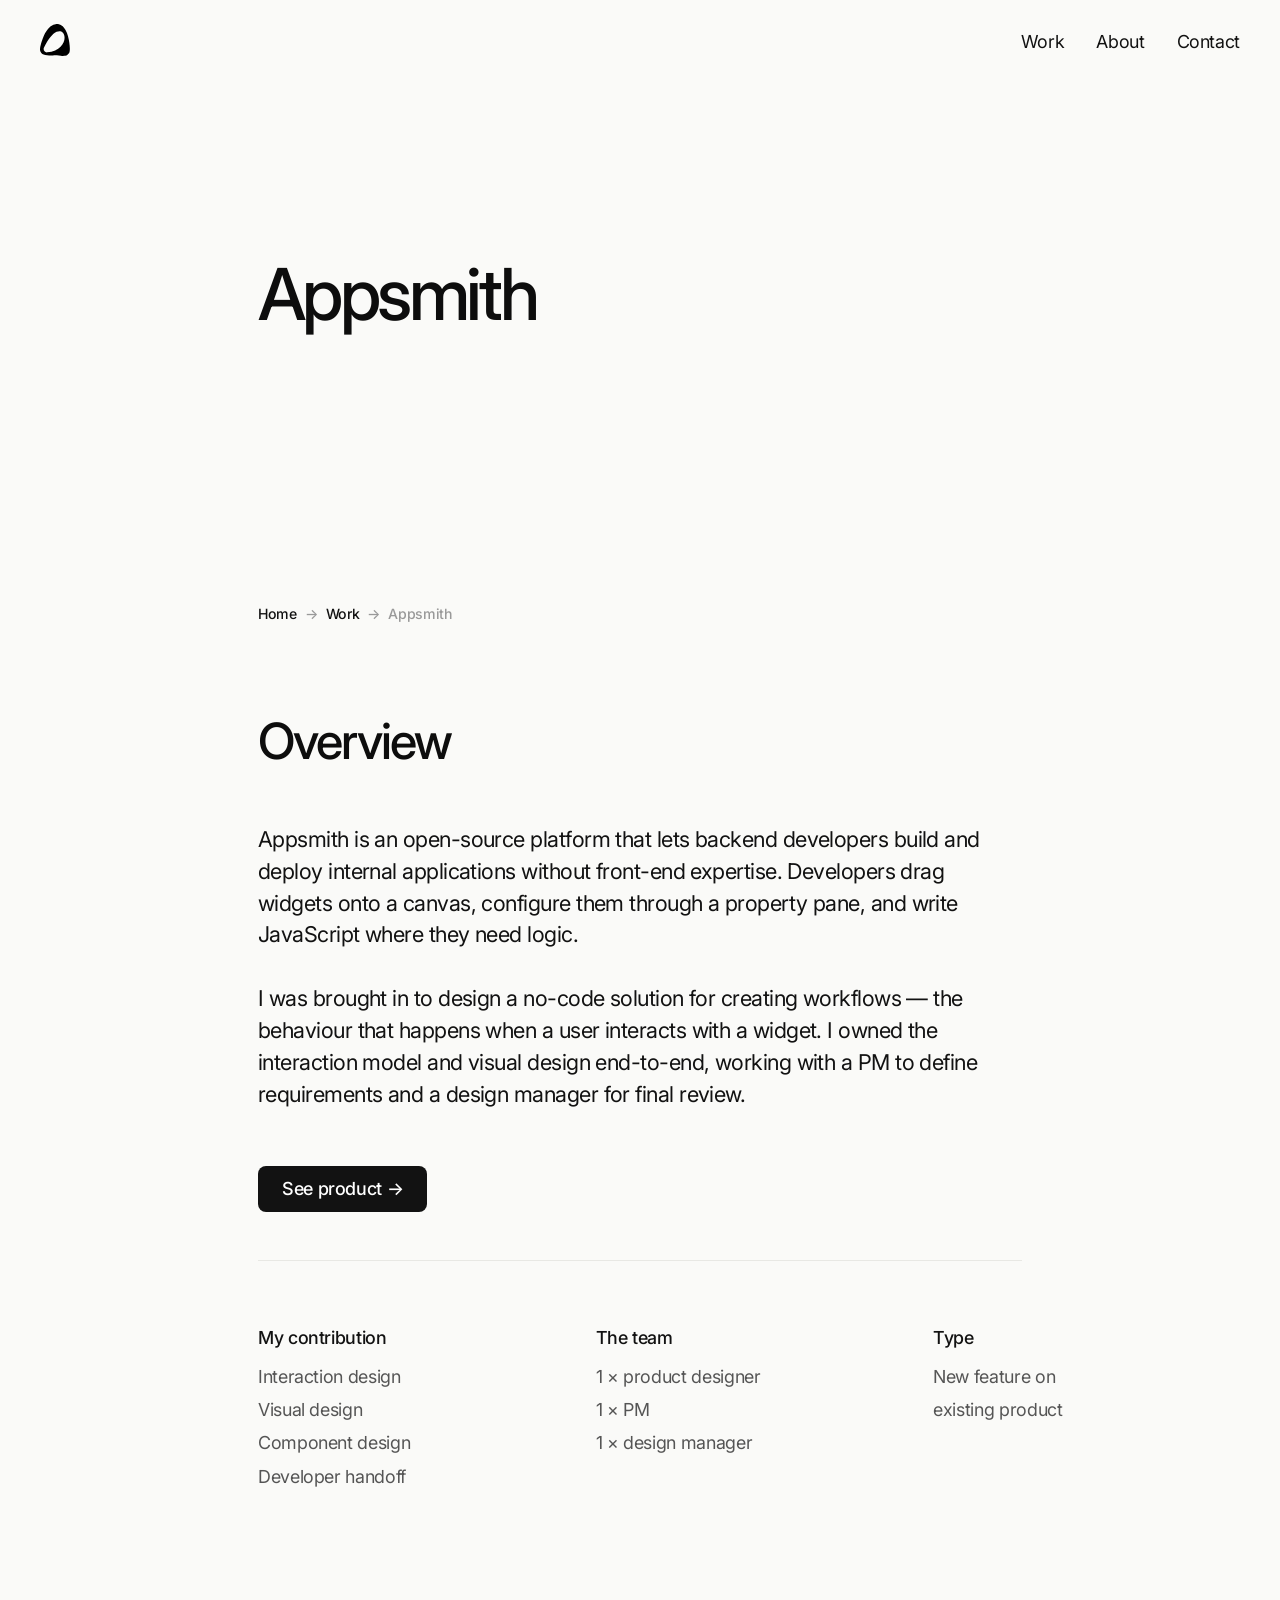
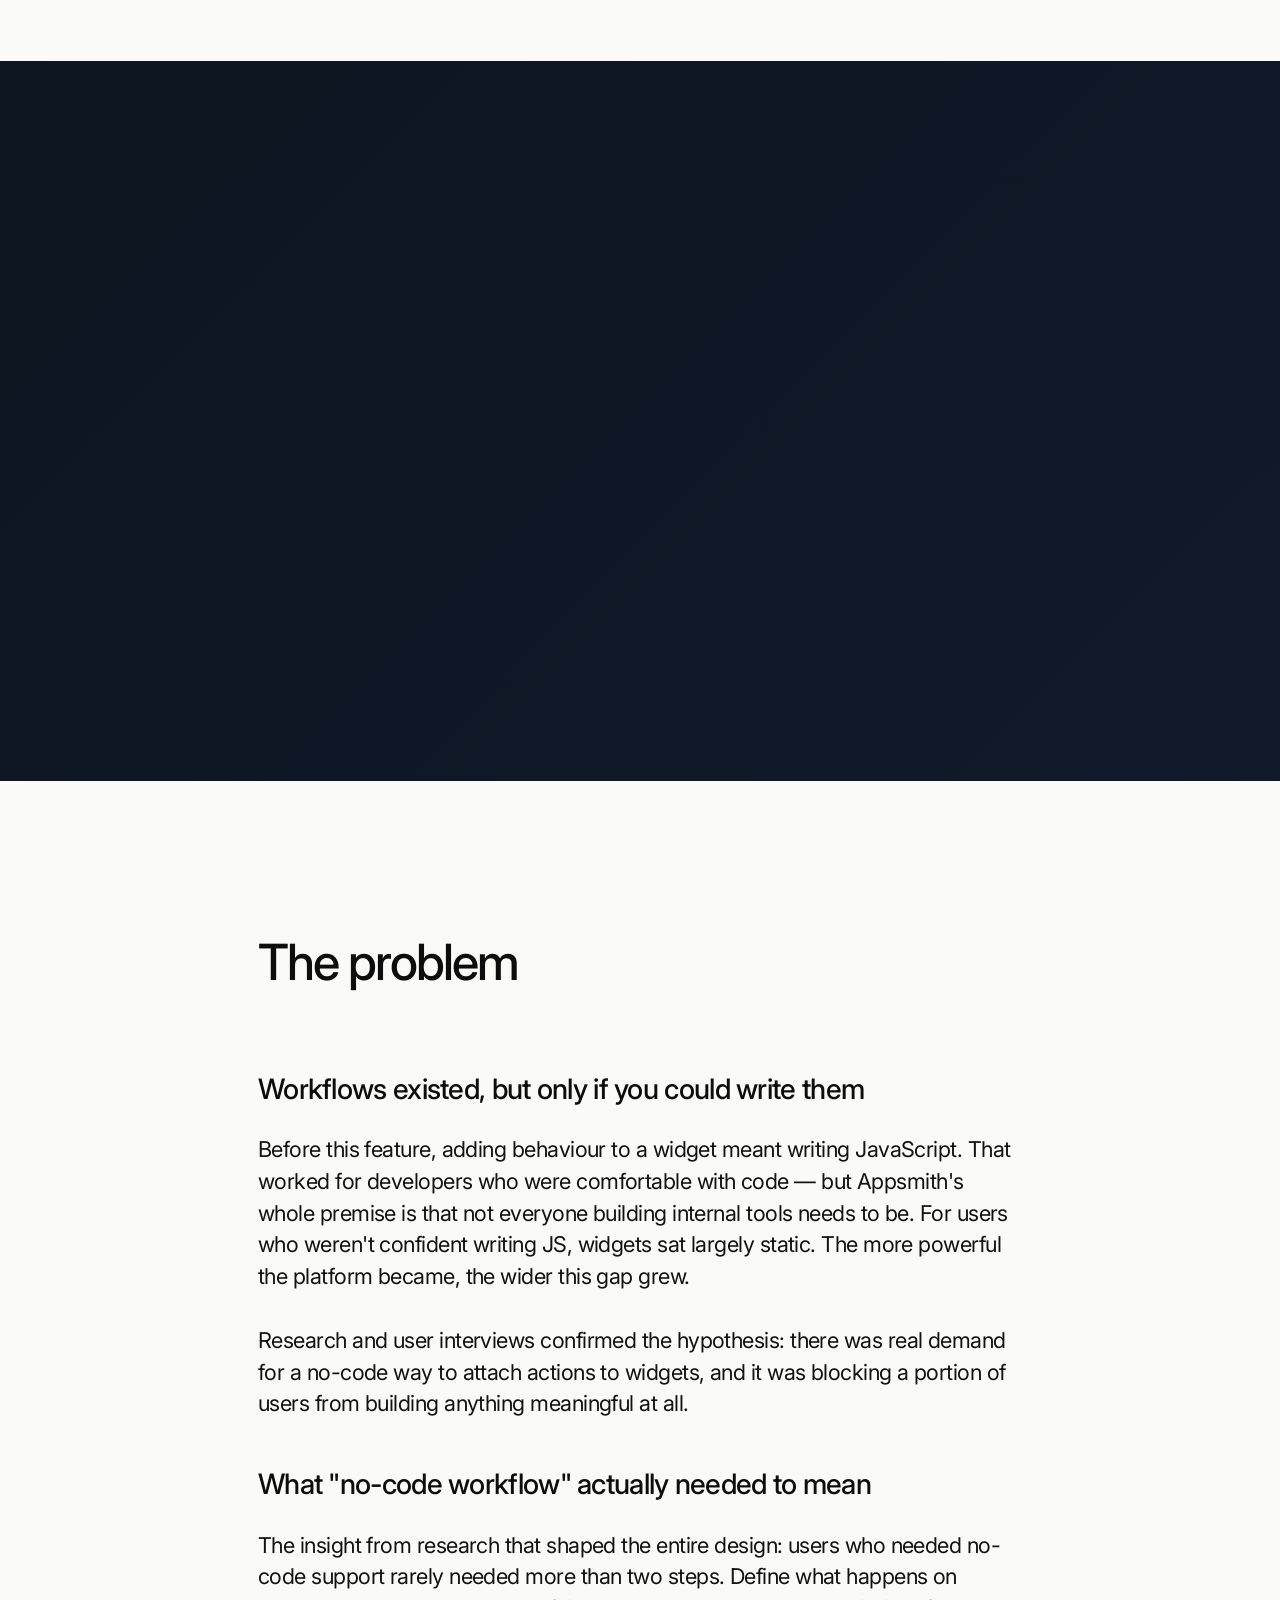
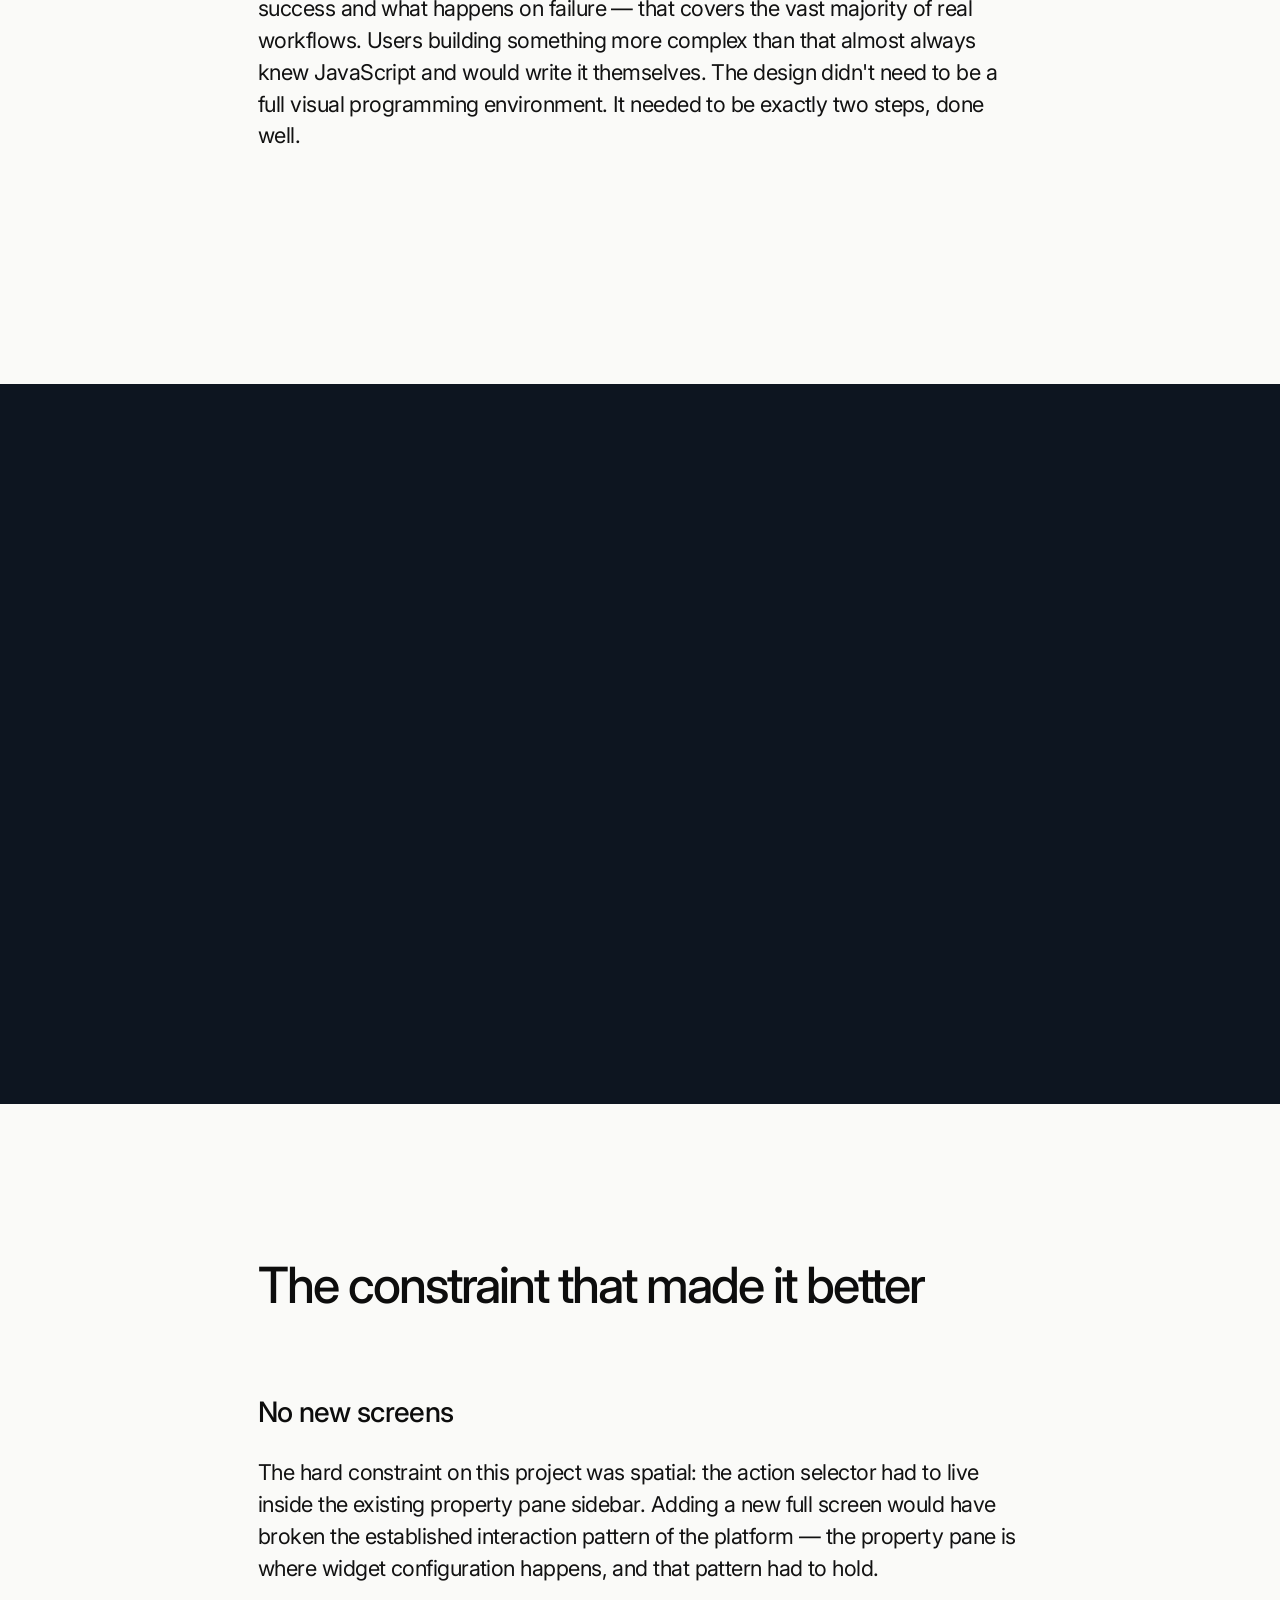
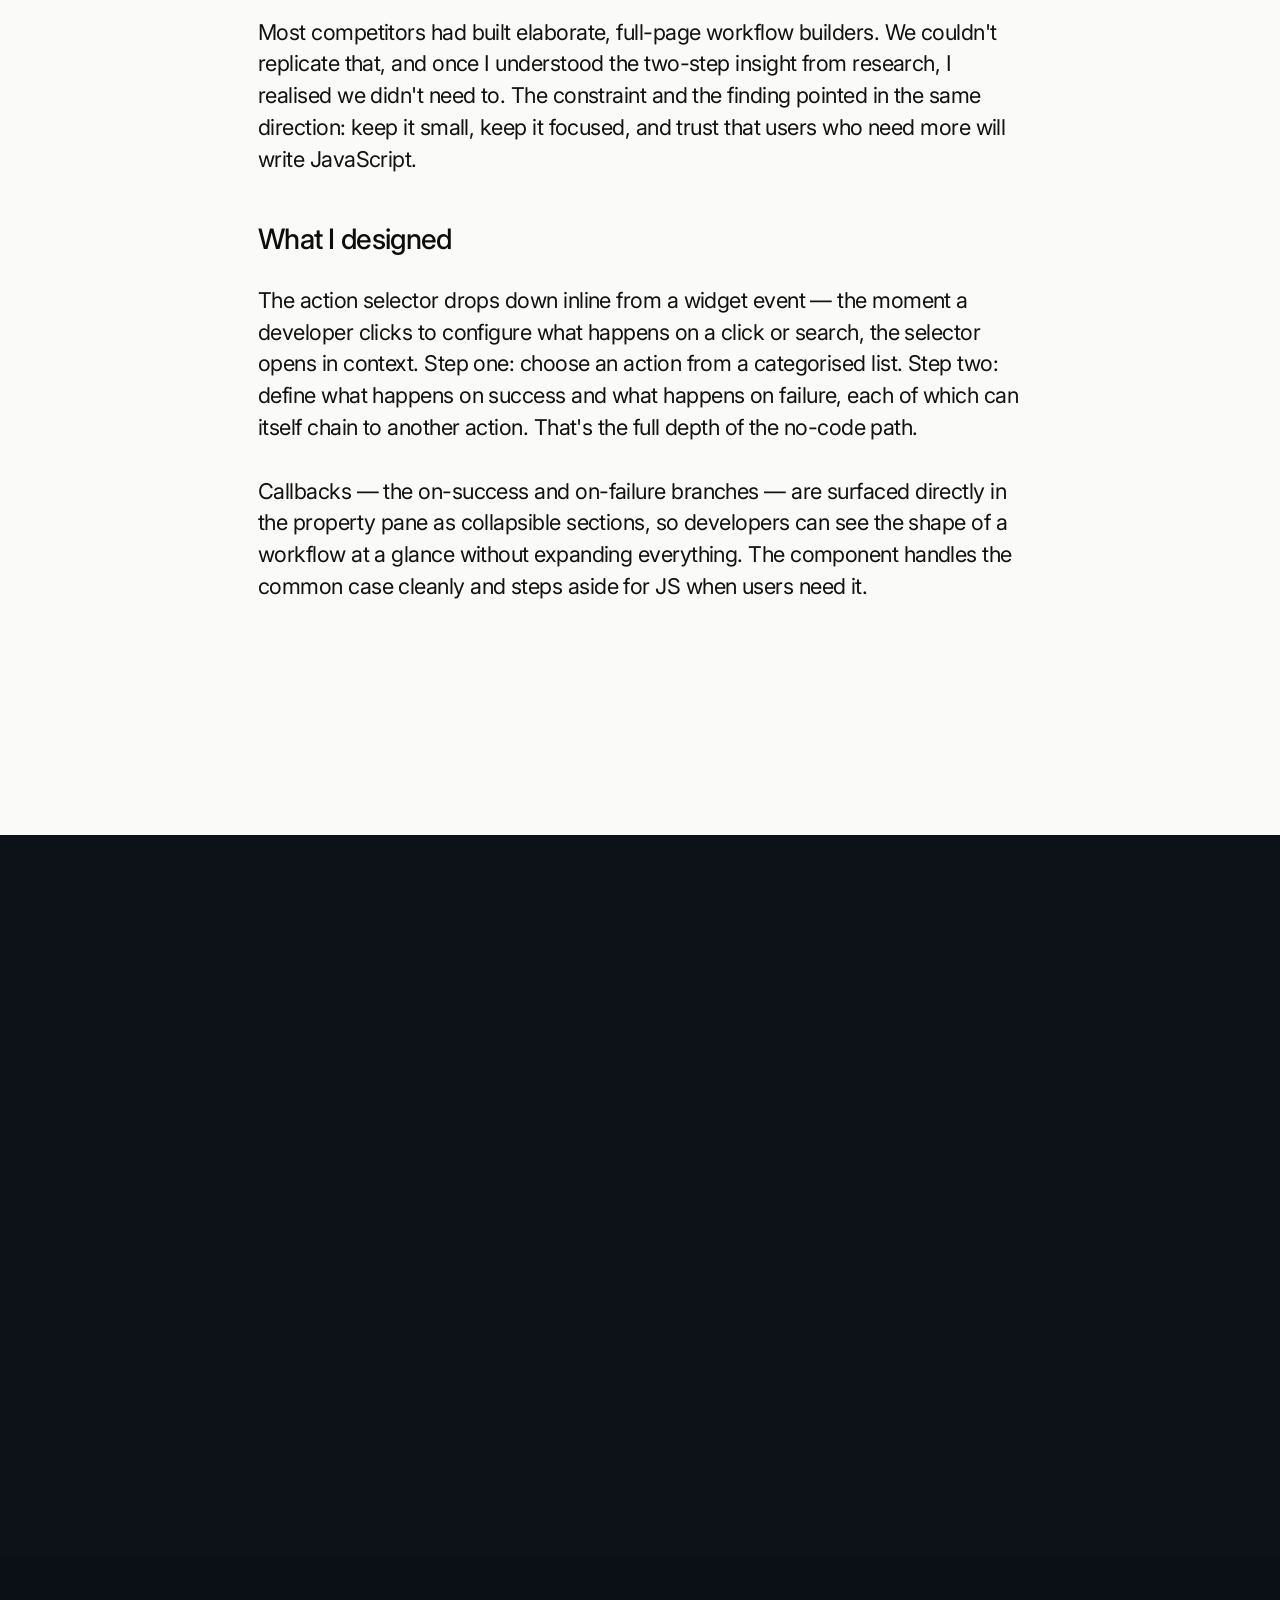
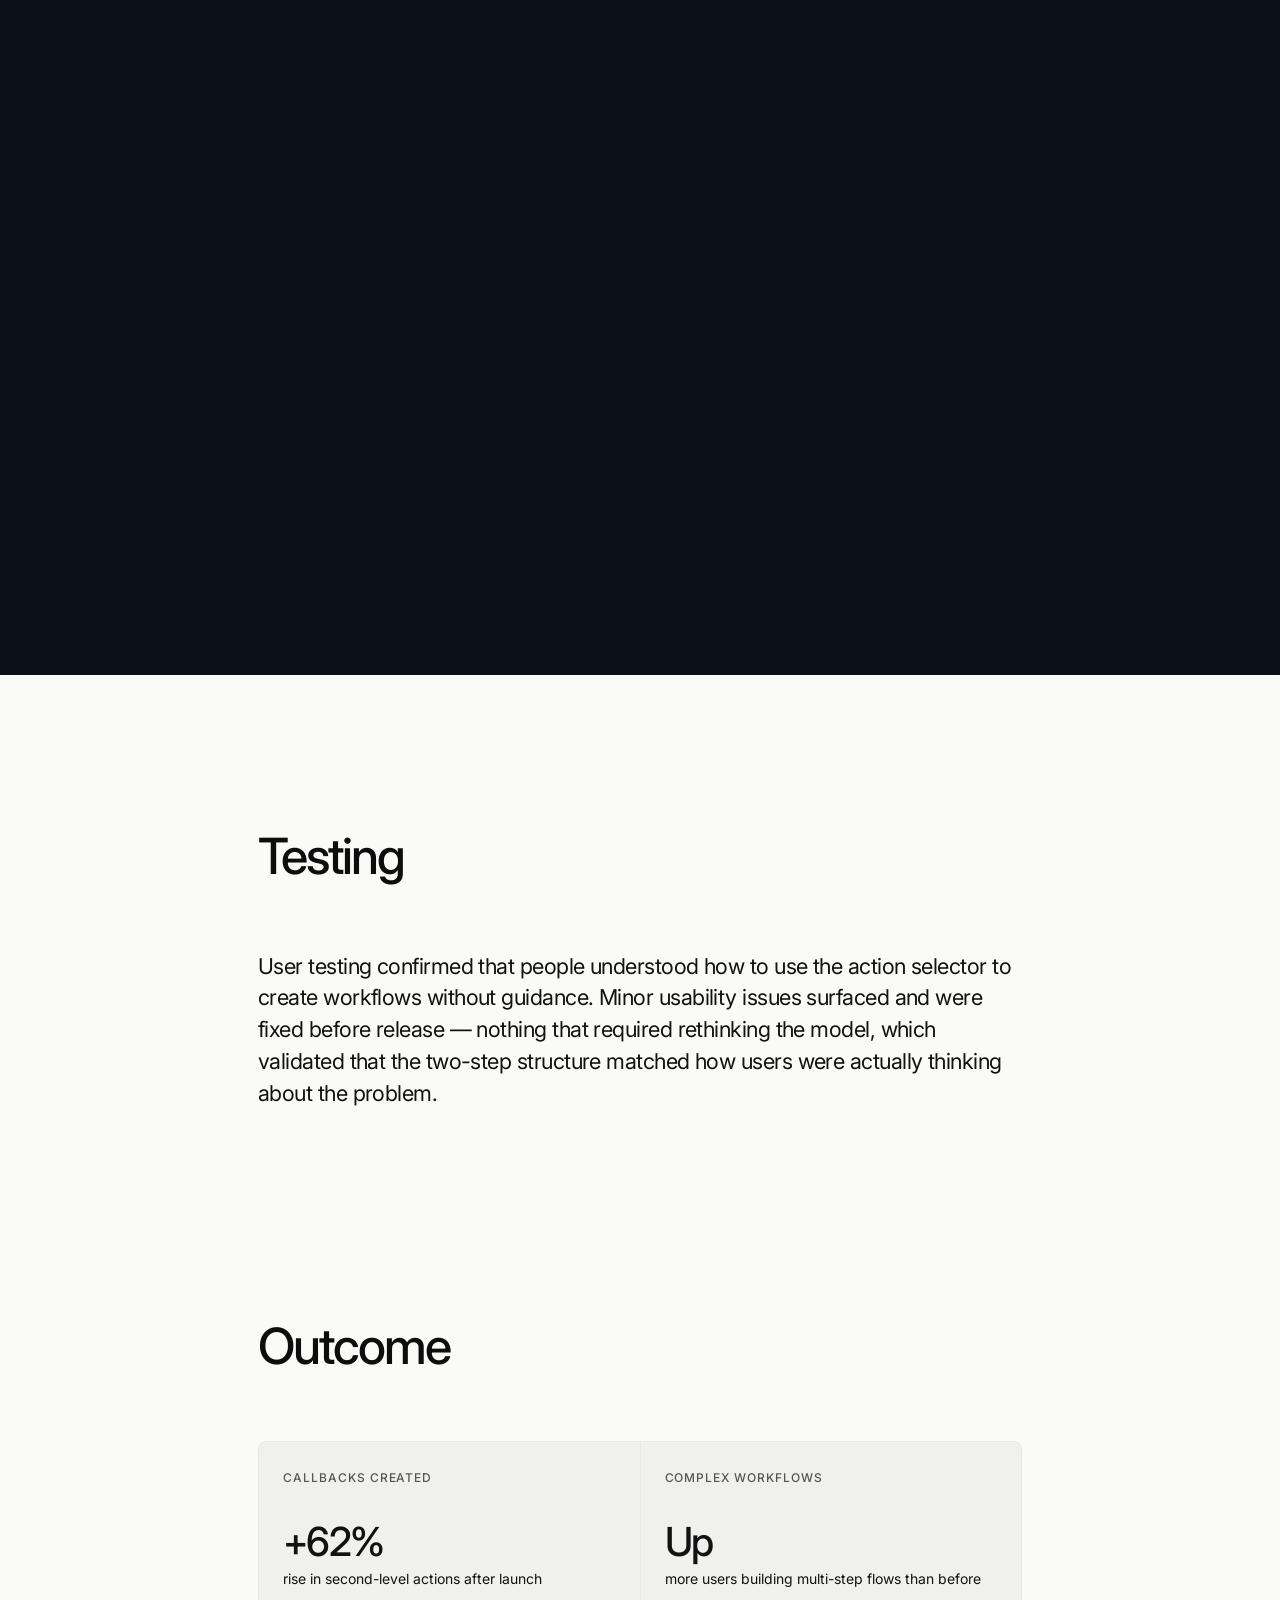
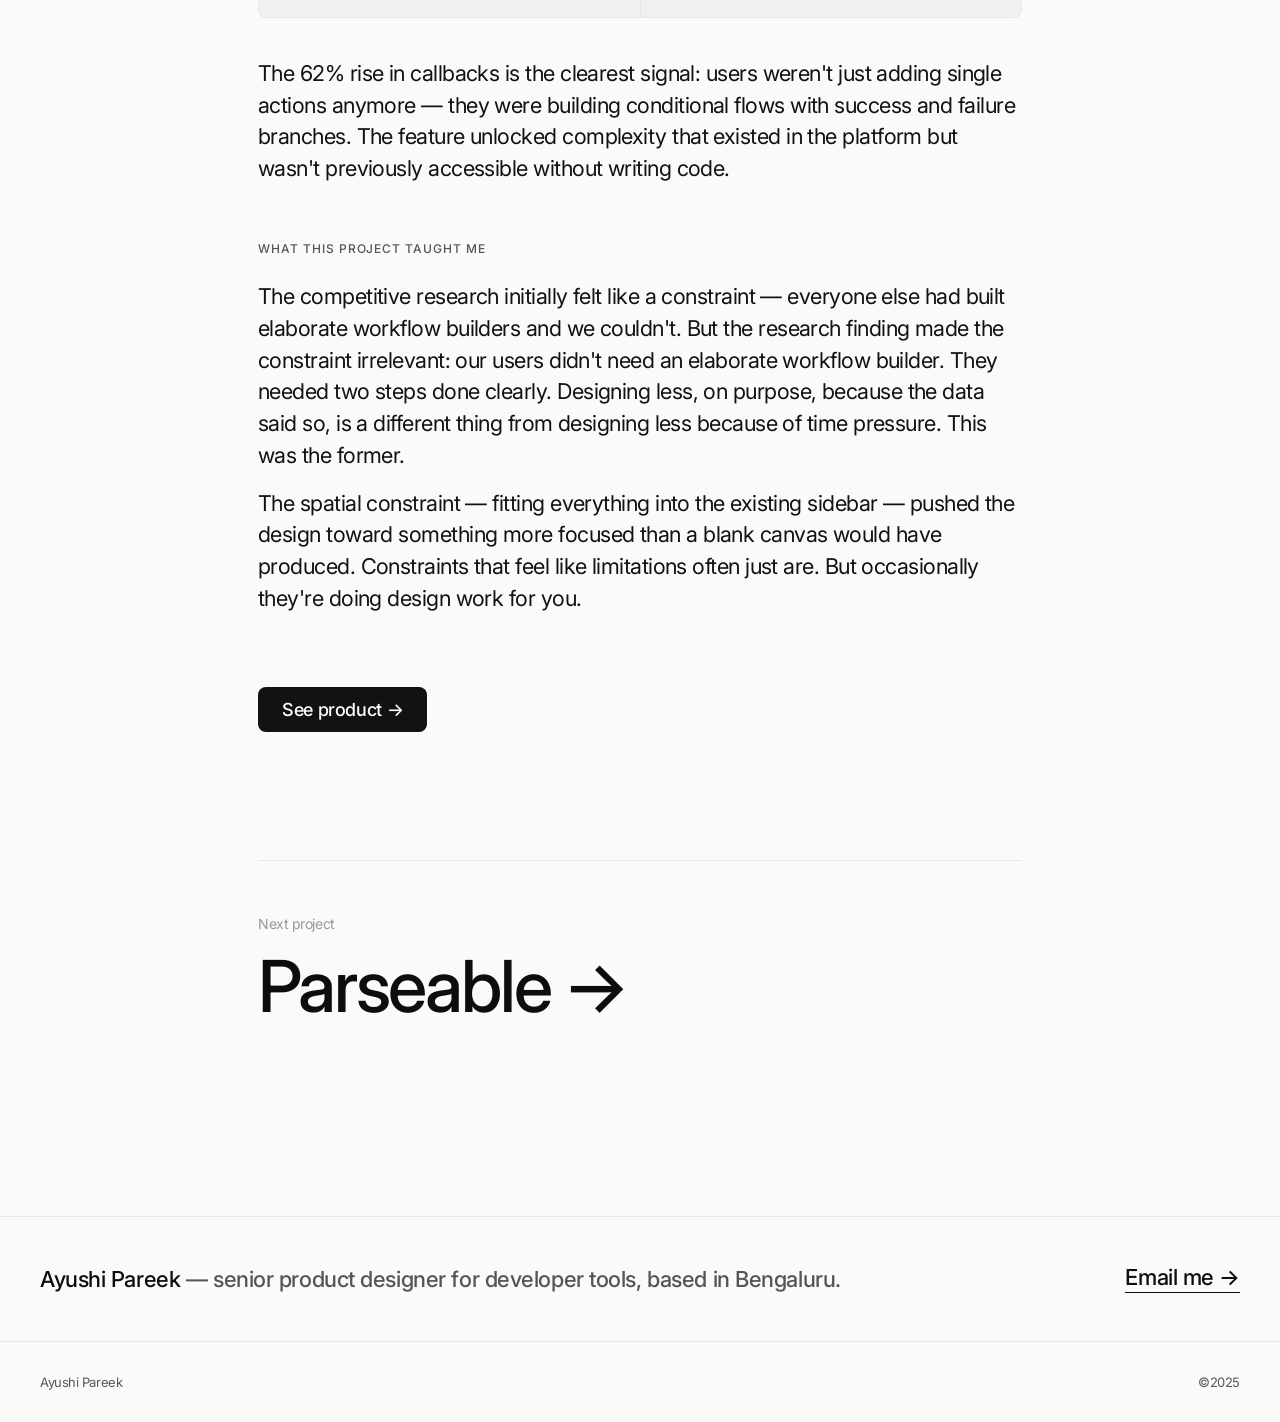
==== commit 3029df88: "Add files via upload" ====
--- a/work/appsmith.html
+++ b/work/appsmith.html
@@ -124,7 +124,7 @@
   <div class="full-img r169 fade-in" style="background:#0d1218;">
     <!-- <img src="../assets/appsmith-action-selector.jpg" alt="Action selector components"> -->
   </div>
-  <div class="full-img r43 fade-in" style="background:#0a1015;">
+  <div class="full-img r169 fade-in" style="background:#0a1015;">
     <!-- <img src="../assets/appsmith-callbacks.jpg" alt="Callback configuration in property pane"> -->
   </div>
 
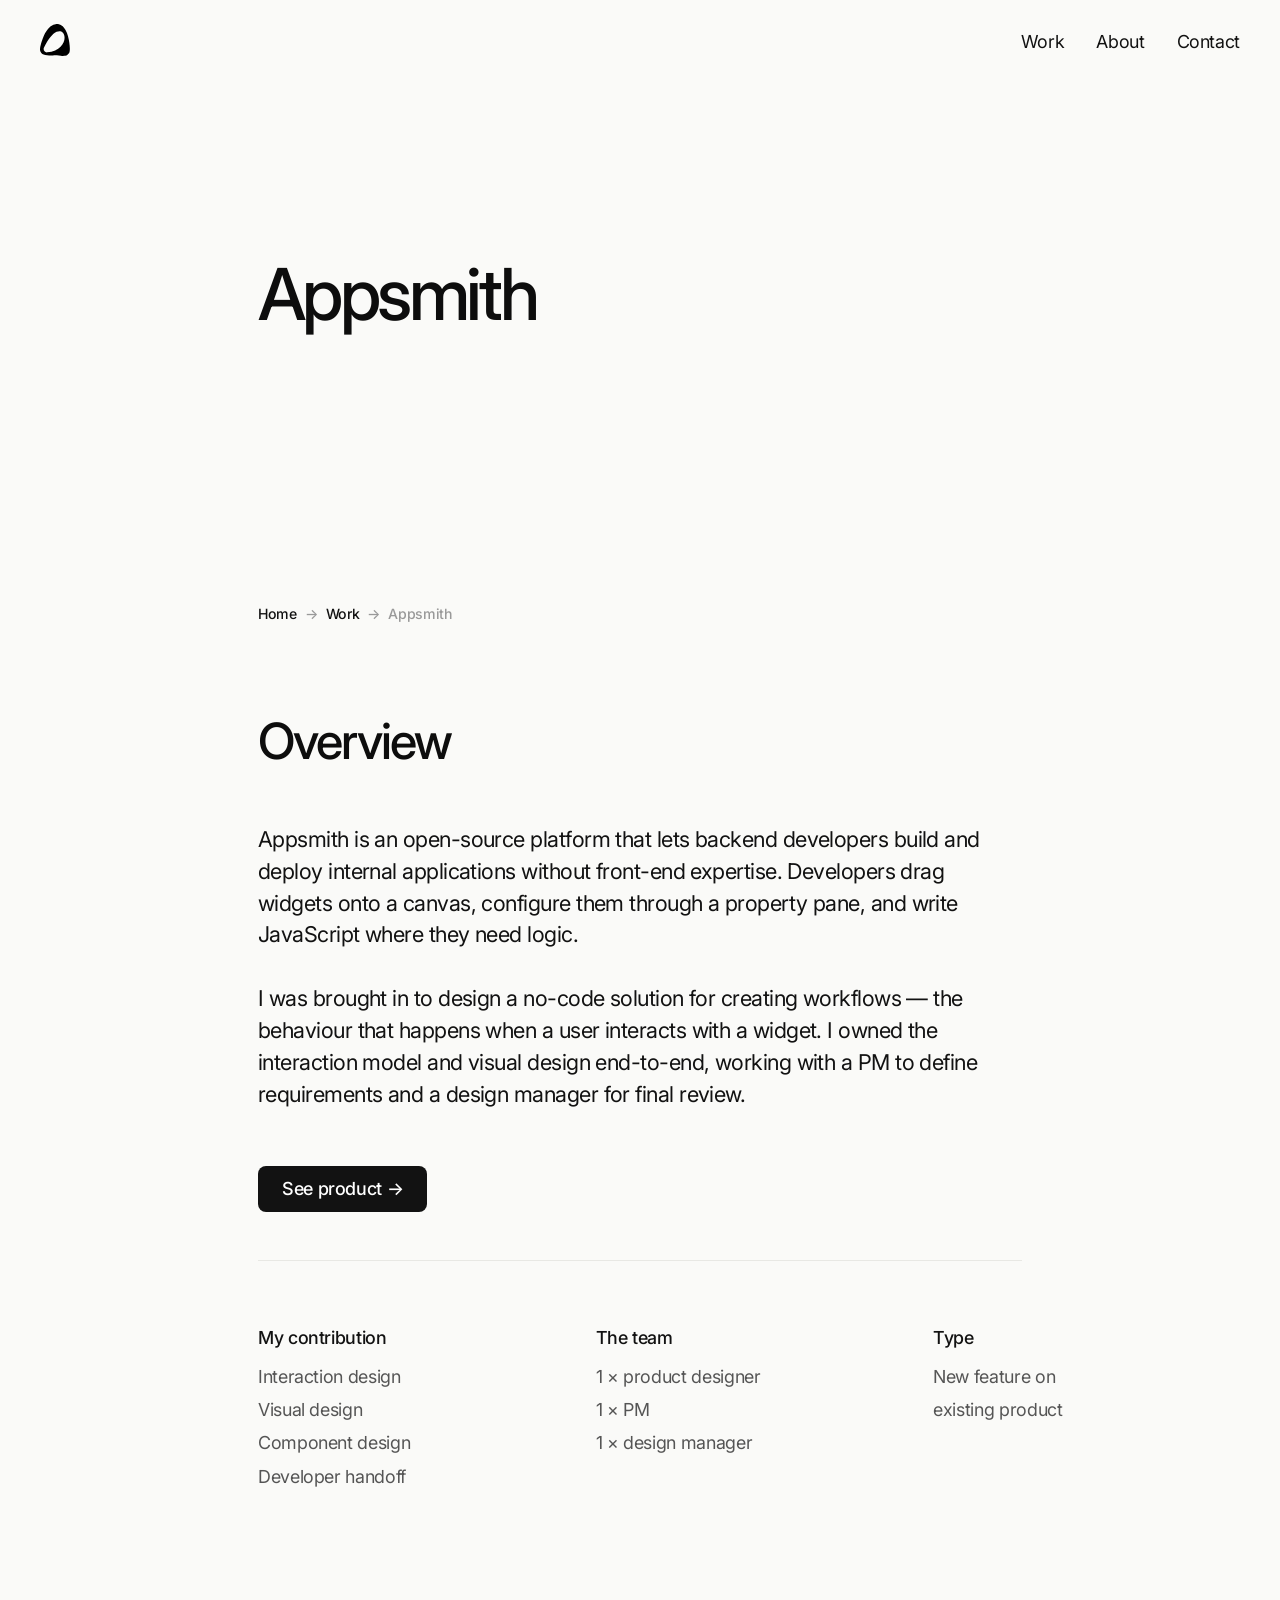
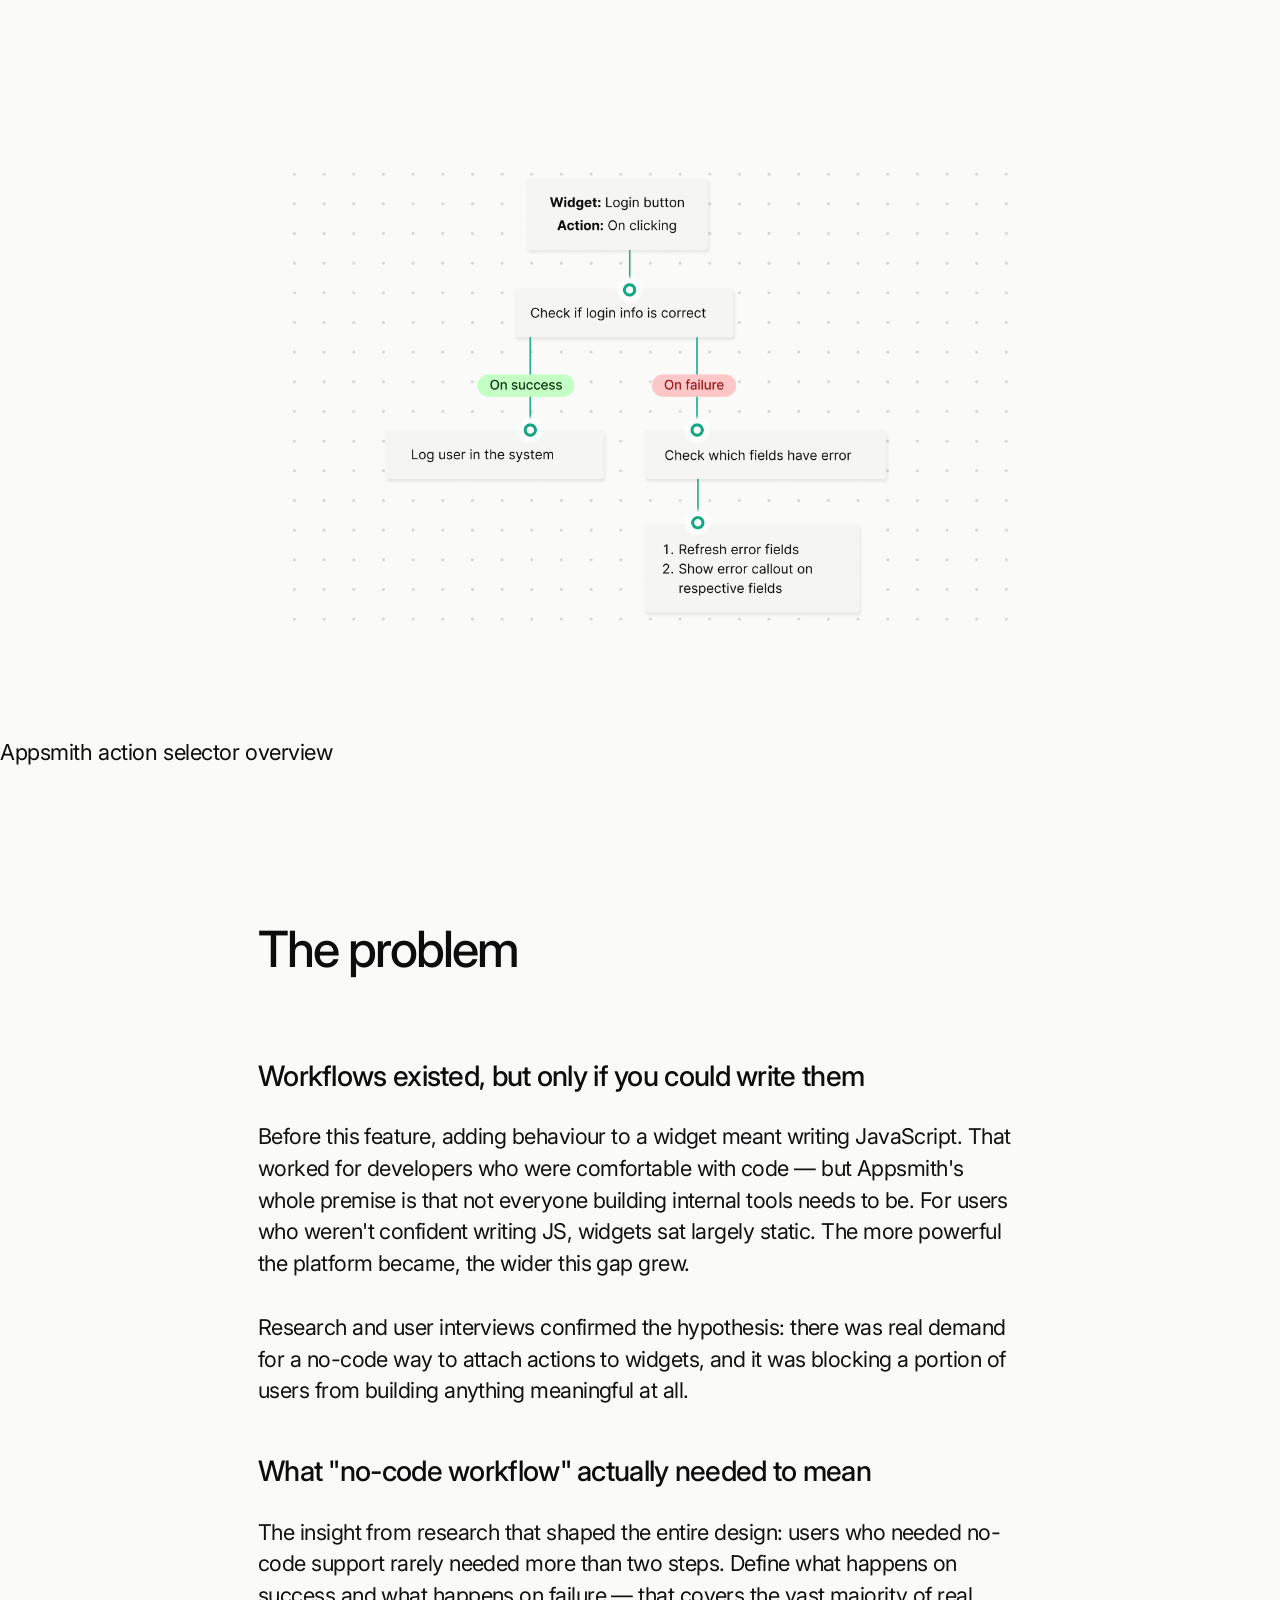
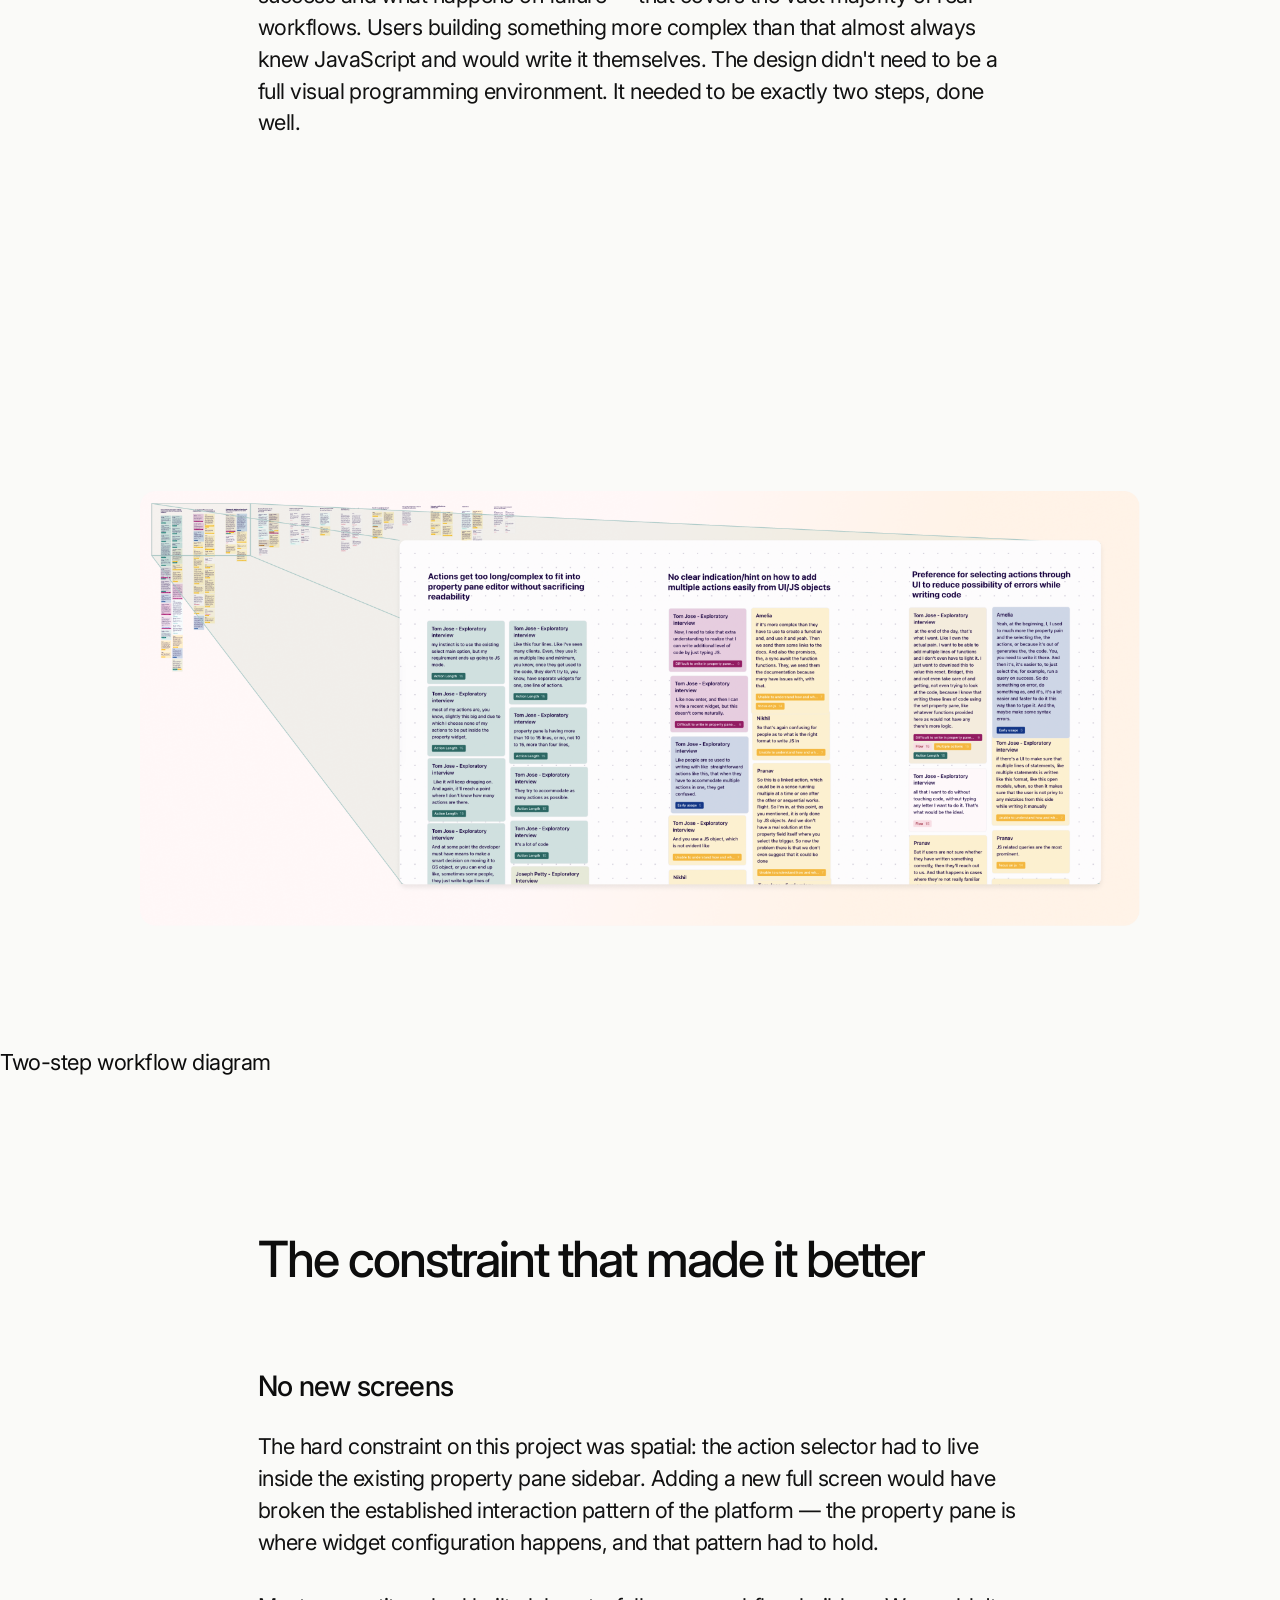
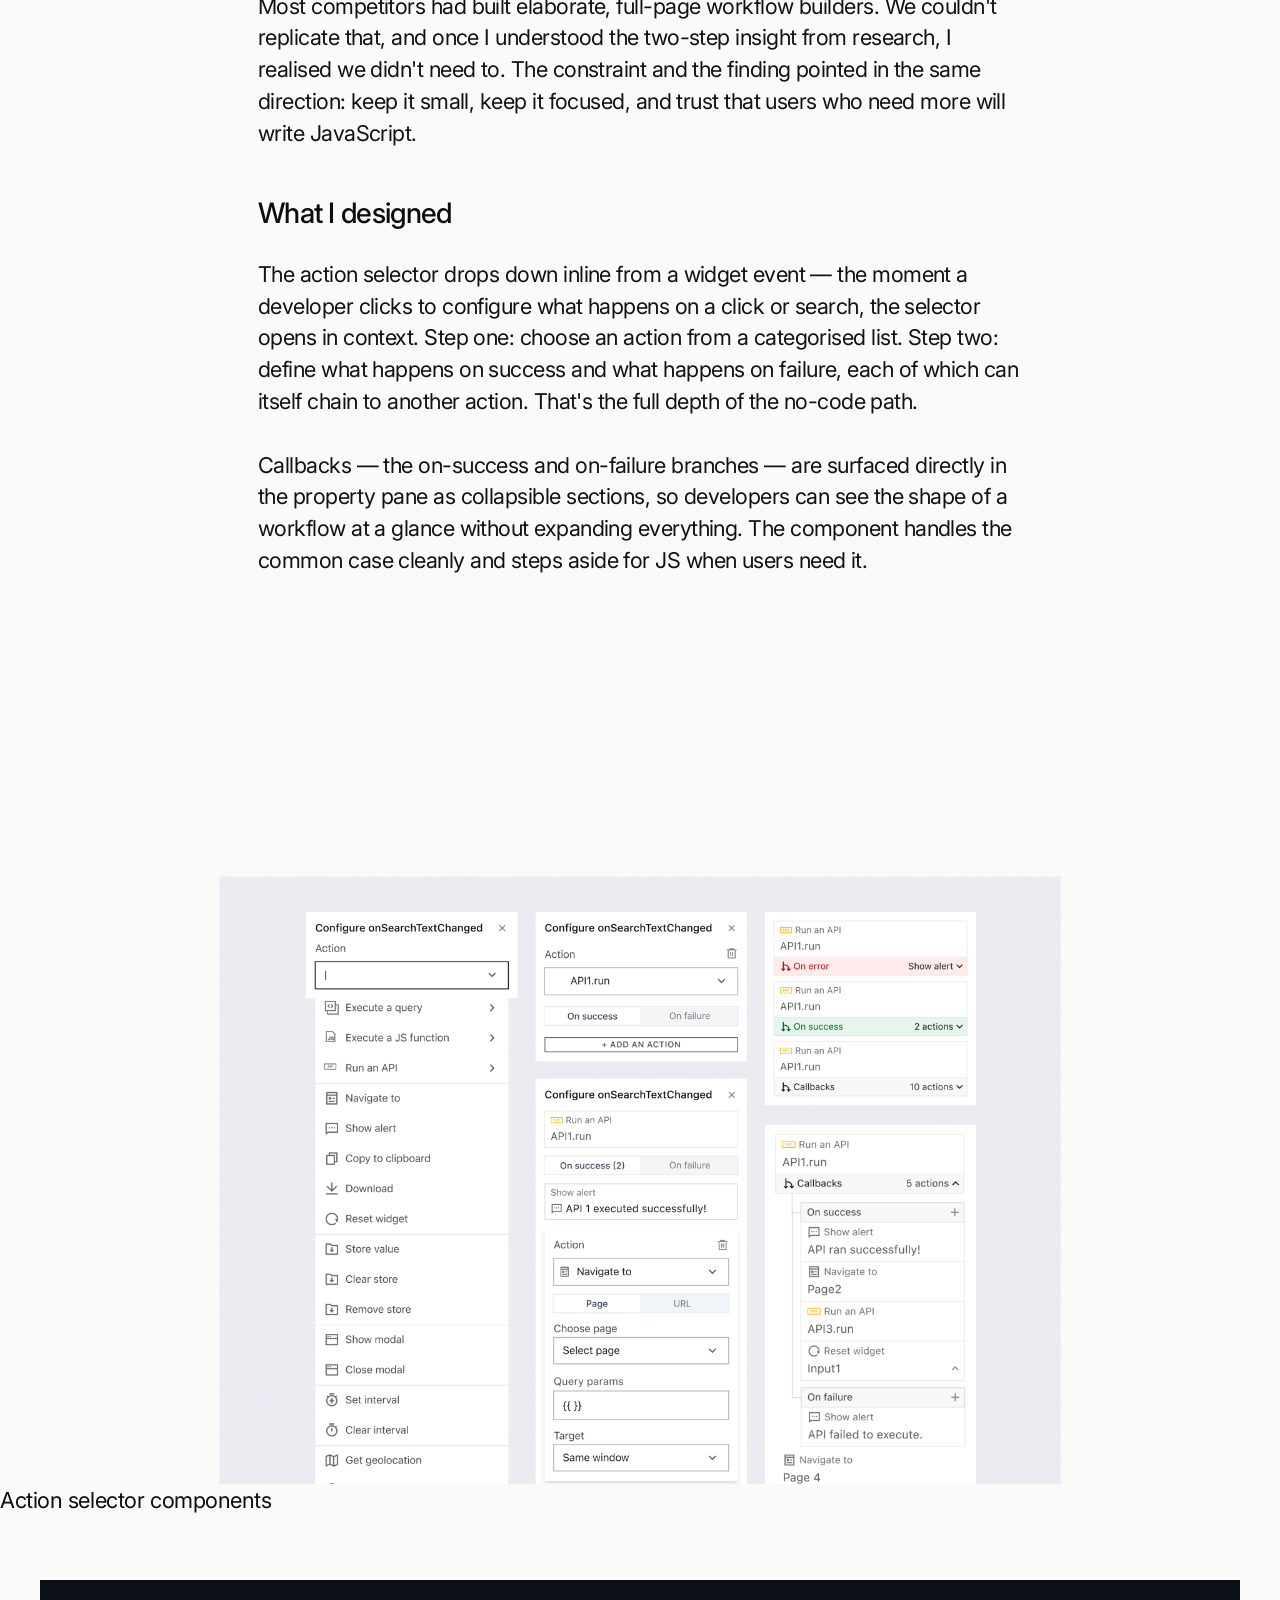
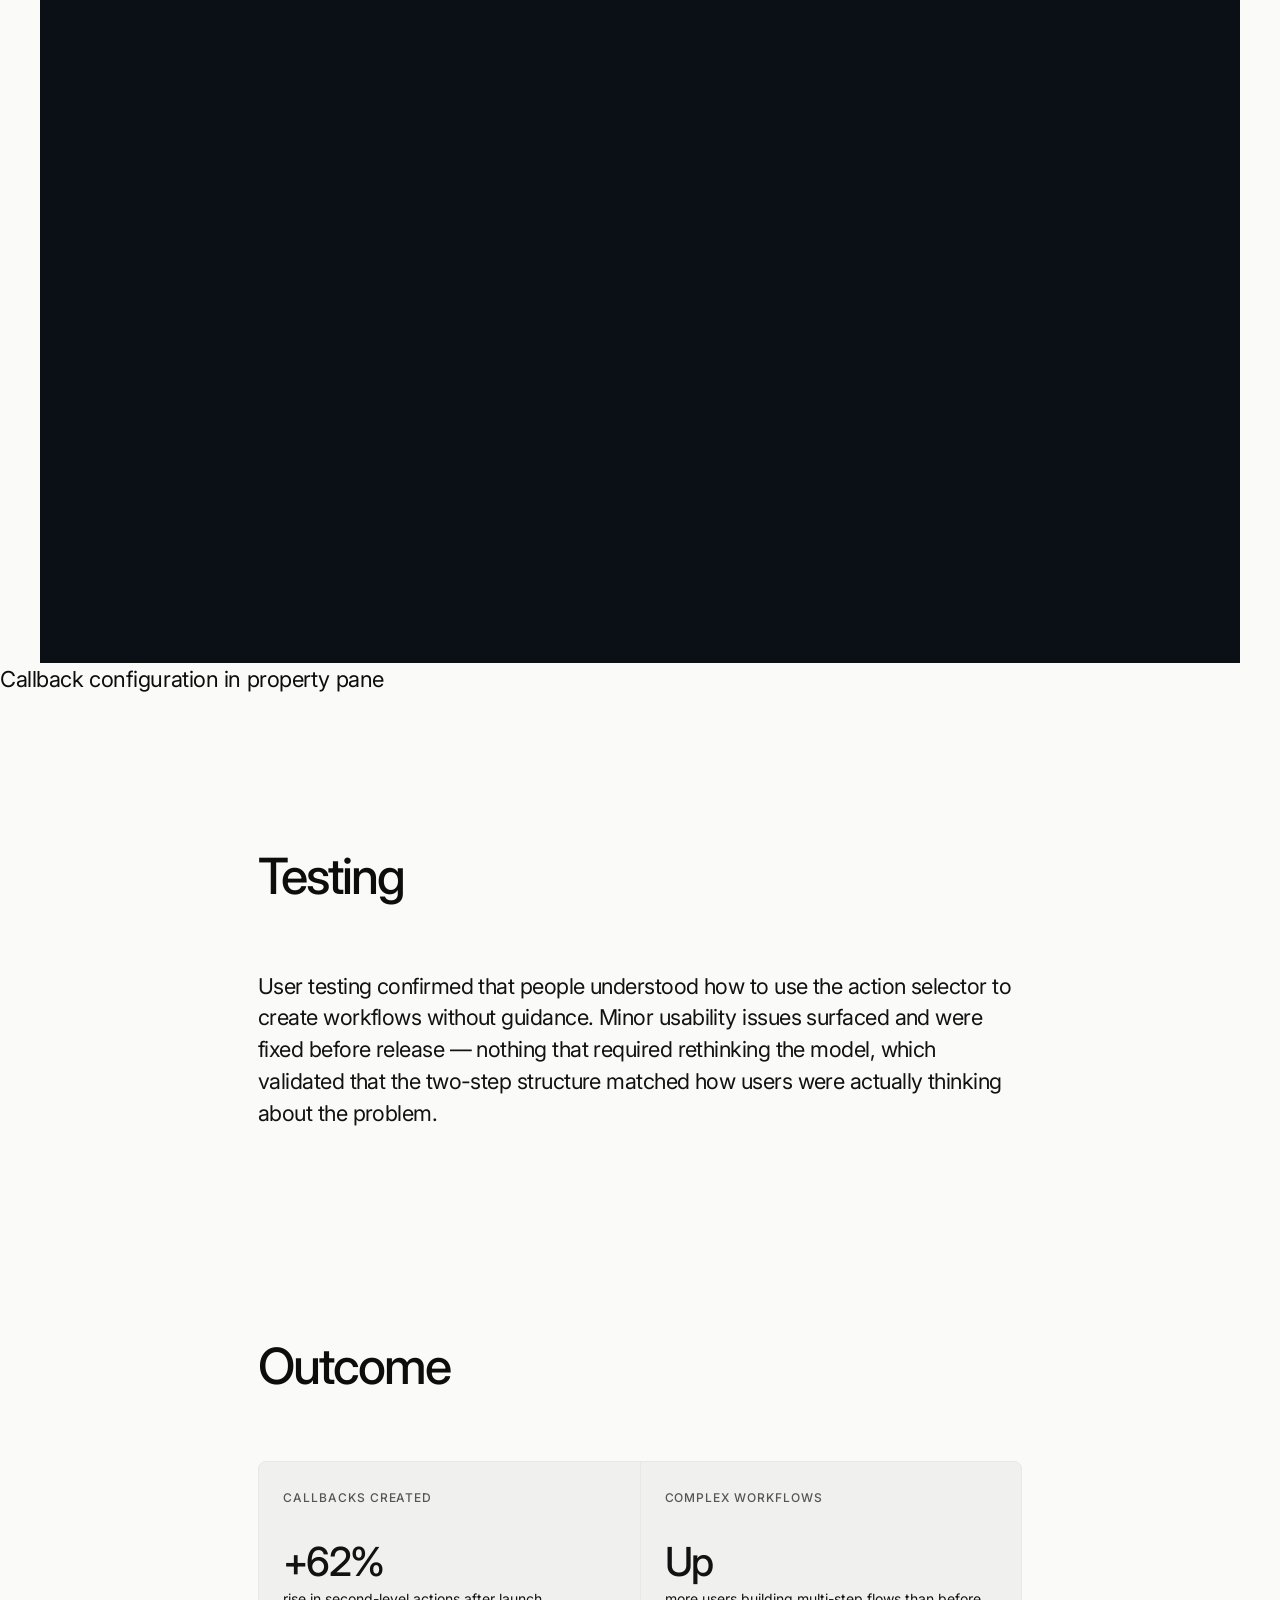
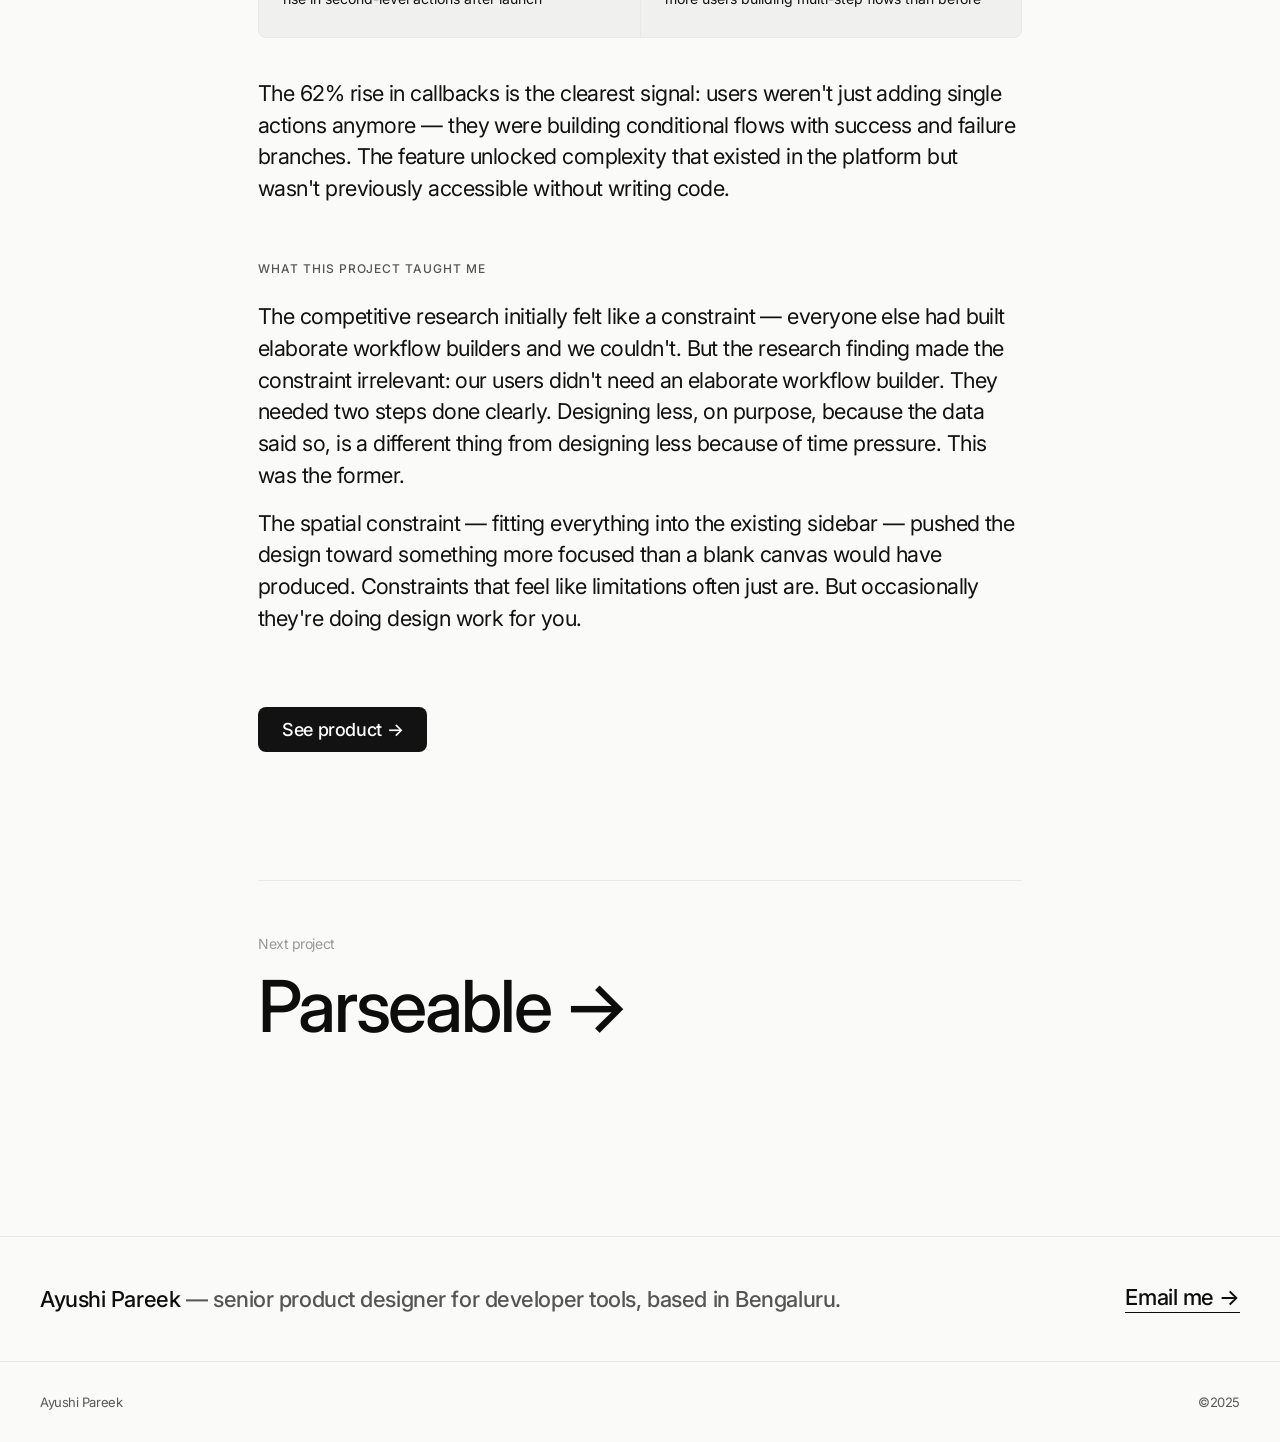
==== commit 3e50ba28: "Add files via upload" ====
--- a/work/appsmith.html
+++ b/work/appsmith.html
@@ -79,8 +79,9 @@
   </div>
 
   <div class="full-img r169 fade-in" style="background: linear-gradient(135deg,#0d1520,#101a2a);">
-    <!-- <img src="../assets/appsmith-cover.jpg" alt="Appsmith action selector overview"> -->
-  </div>
+    <img src="../assets/as1.png" alt="Appsmith action selector overview">
+  </div>
+  <p class="img-caption">Appsmith action selector overview</p>
 
   <div class="spacer"></div>
 
@@ -100,8 +101,9 @@
   <div class="spacer"></div>
 
   <div class="full-img r169 fade-in" style="background:#0d1520;">
-    <!-- <img src="../assets/appsmith-workflow-diagram.jpg" alt="Two-step workflow diagram"> -->
-  </div>
+    <img src="../assets/as2.png" alt="Two-step workflow diagram">
+  </div>
+  <p class="img-caption">Two-step workflow diagram</p>
 
   <div class="spacer"></div>
 
@@ -122,11 +124,13 @@
   <div class="spacer"></div>
 
   <div class="full-img r169 fade-in" style="background:#0d1218;">
-    <!-- <img src="../assets/appsmith-action-selector.jpg" alt="Action selector components"> -->
-  </div>
+    <img src="../assets/as3.png" alt="Action selector components">
+  </div>
+  <p class="img-caption">Action selector components</p>
   <div class="full-img r169 fade-in" style="background:#0a1015;">
-    <!-- <img src="../assets/appsmith-callbacks.jpg" alt="Callback configuration in property pane"> -->
-  </div>
+    <iframe src="https://player.vimeo.com/video/912207455" width="100%" height="100%" frameborder="0" allow="autoplay; fullscreen; picture-in-picture" allowfullscreen></iframe>
+  </div>
+  <p class="img-caption">Callback configuration in property pane</p>
 
   <div class="spacer"></div>
 
--- a/shared.css
+++ b/shared.css
@@ -974,6 +974,9 @@
 
 .work-page .full-img {
   margin-top: 4rem;
+  max-width: 1200px;
+  margin-left: auto;
+  margin-right: auto;
 }
 
 .work-page .full-img + .full-img {
